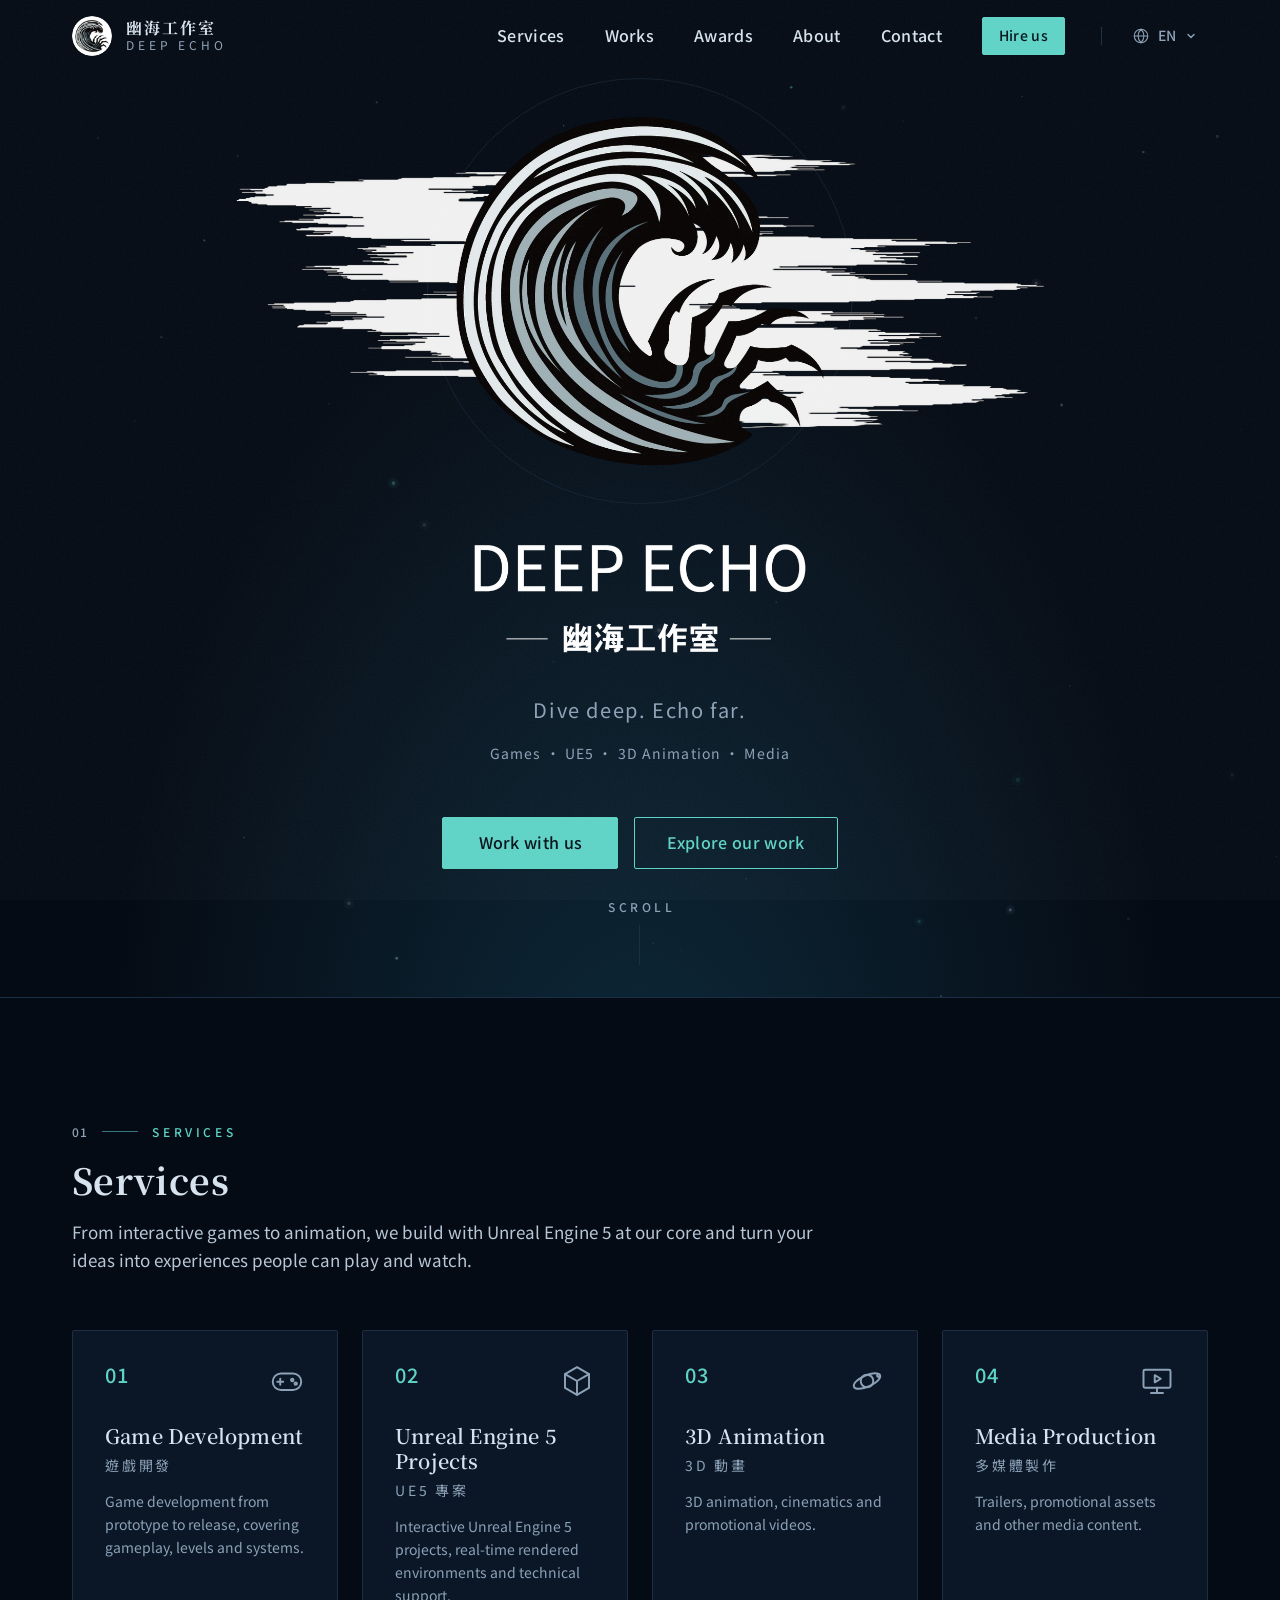
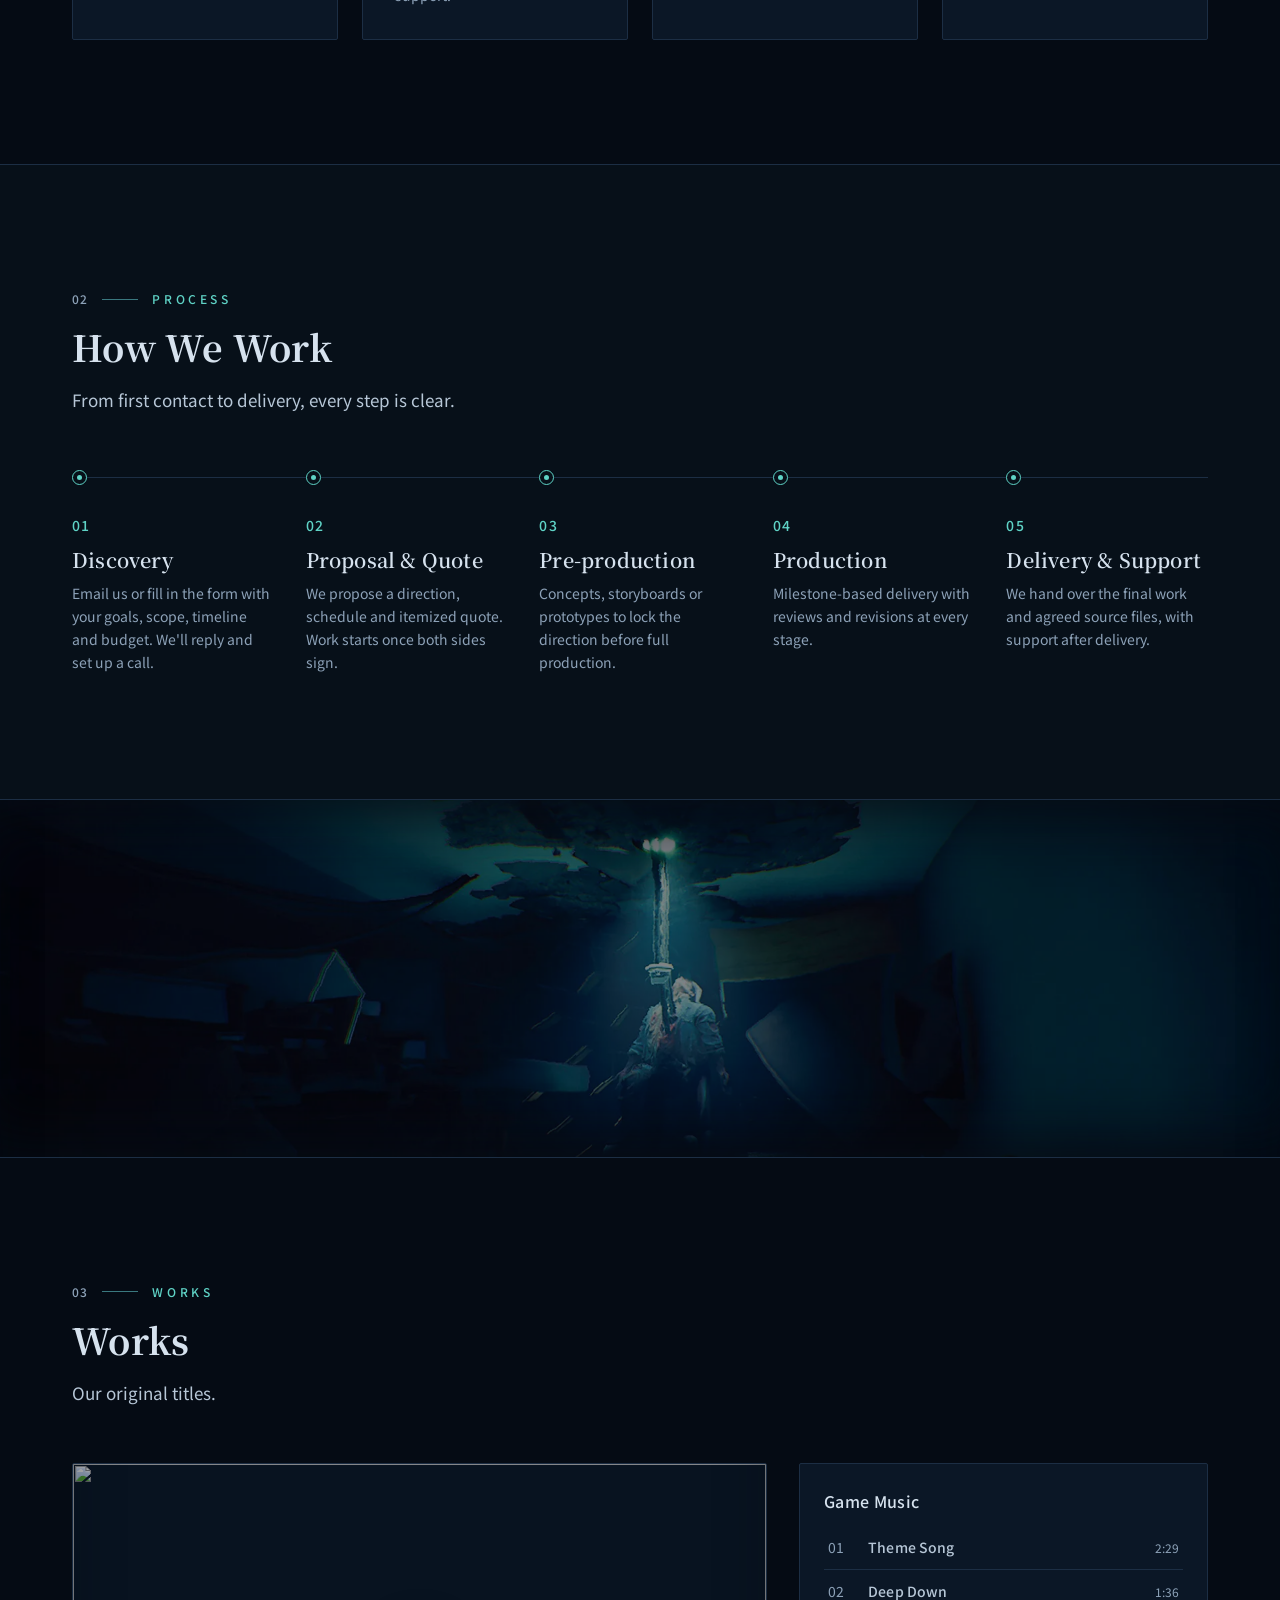
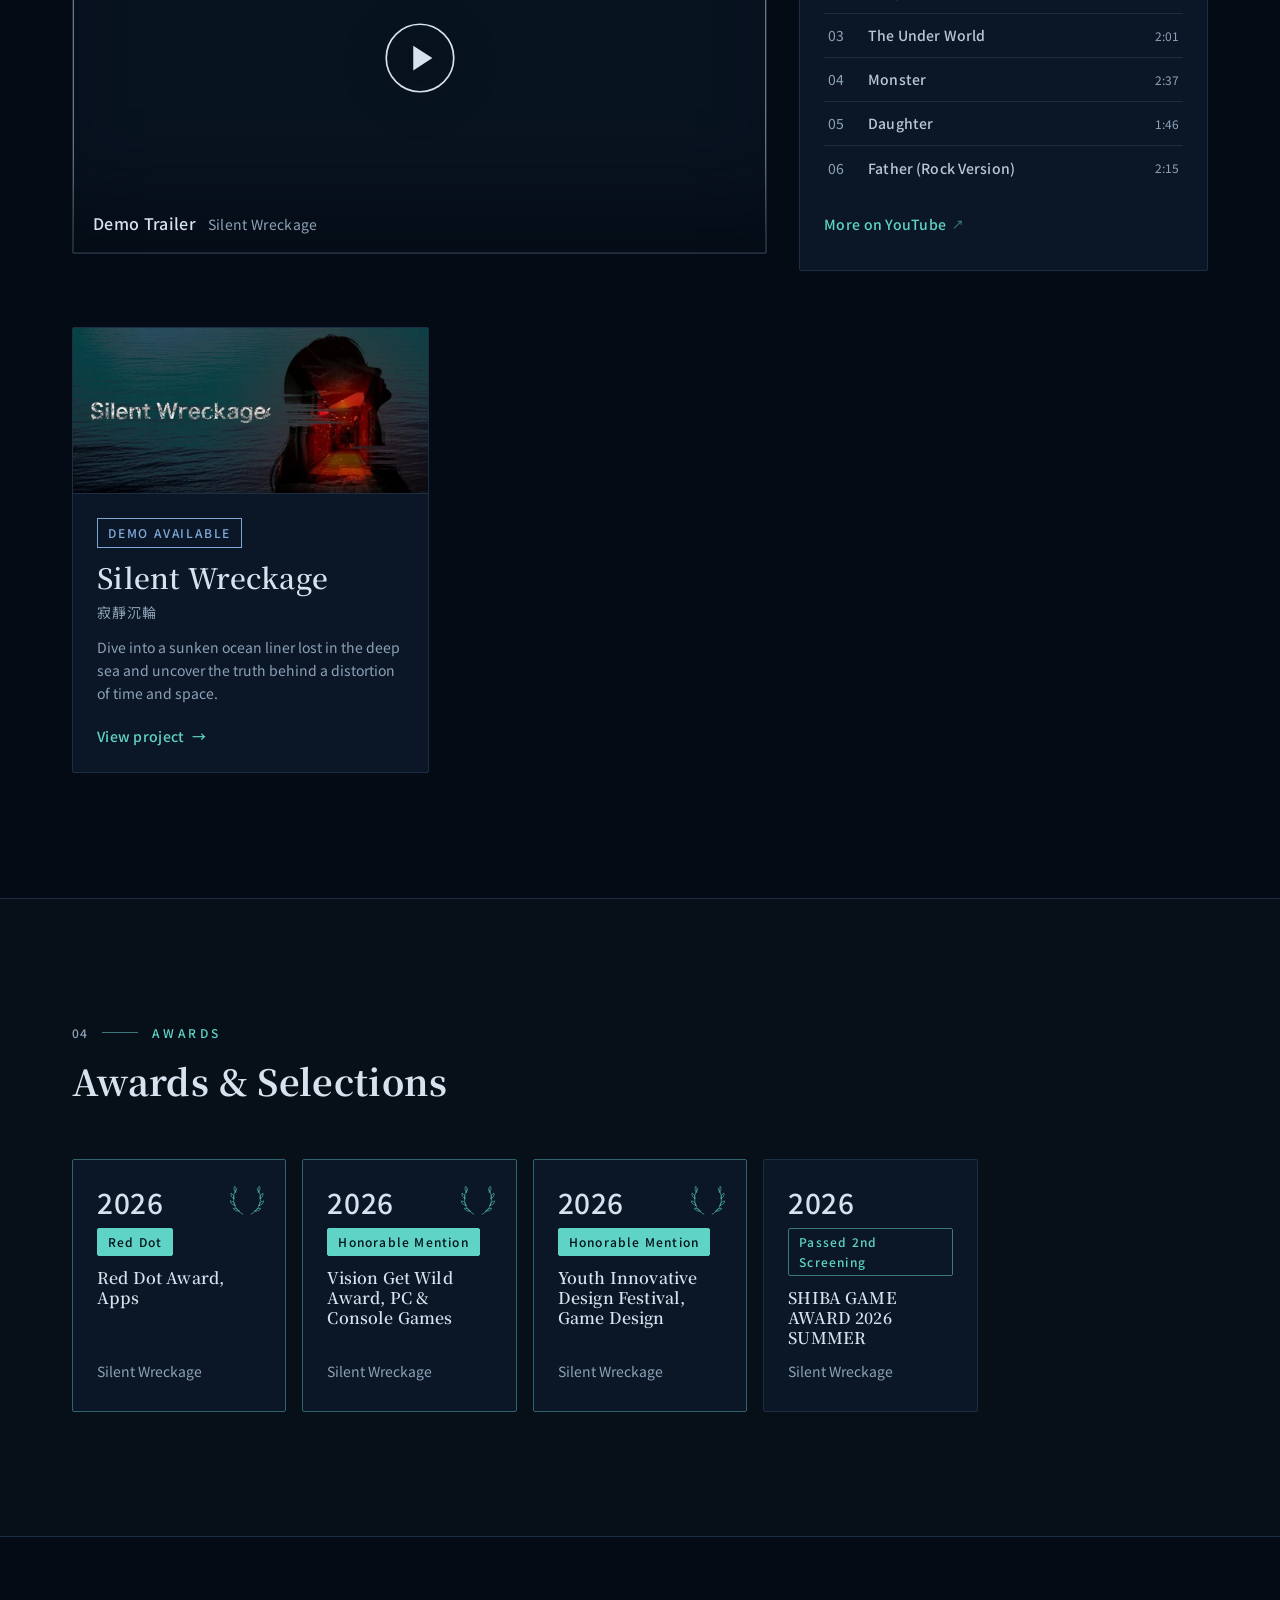
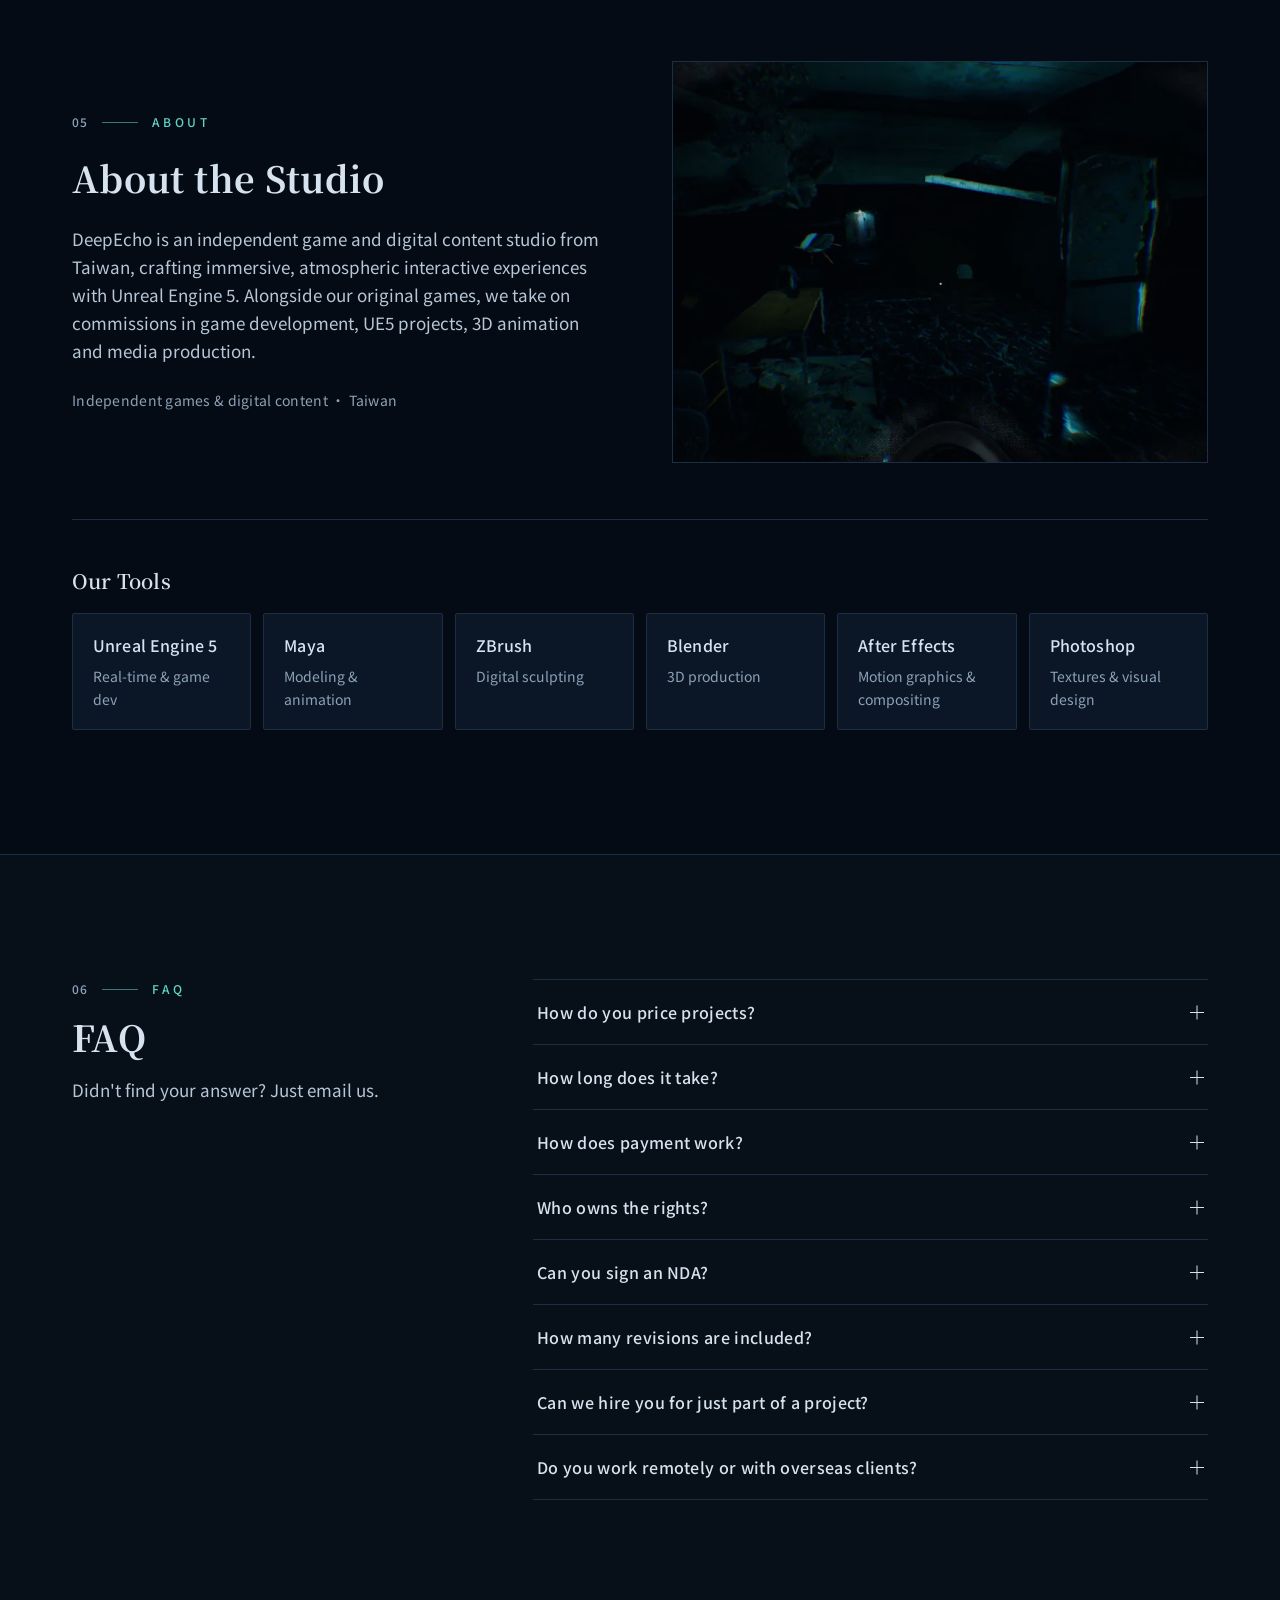
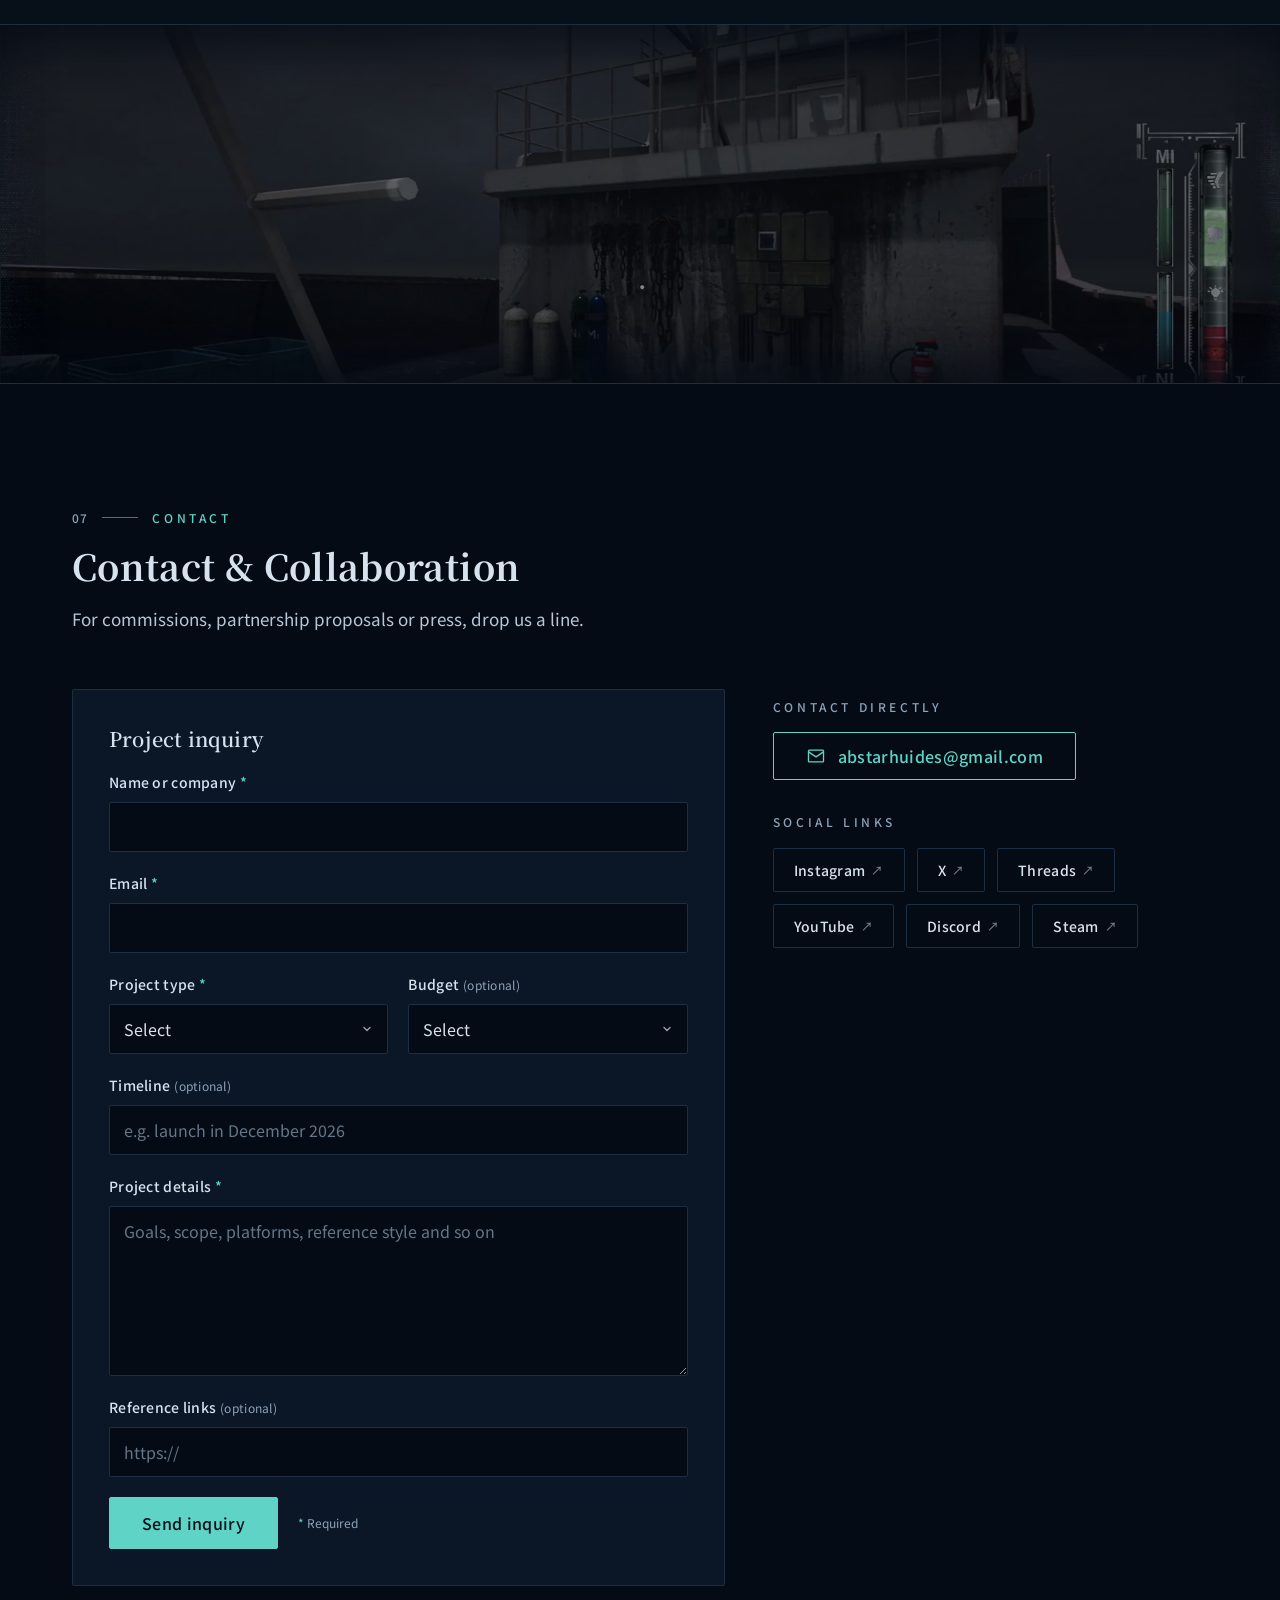
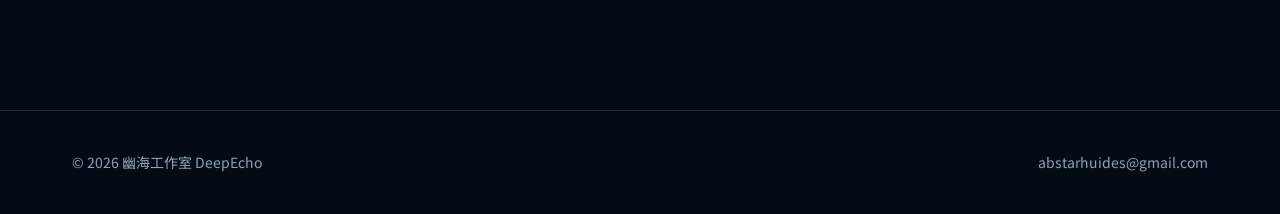
==== en/index.html @ f69aa3e0 "英文版獨立網頁、遊戲圖片改存本地、移除舊模板圖片 - tools/build_en.py 由中文頁與 i18n.js 產生 /en/ 頁面 - hreflang、sitemap 加入英文版 - 語言選" ====
<!doctype html>
<!-- GENERATED by tools/build_en.py en from ../index.html. Do not edit by hand:
     edit the Chinese page or js/i18n.js, then run  python tools/build_en.py en -->
<html lang="en">
<head>
  <meta charset="utf-8">
  <meta name="viewport" content="width=device-width, initial-scale=1">
  <title data-i18n="meta.home.title">DeepEcho | Dive deep. Echo far.</title>
  <meta name="description" data-i18n-attr="content:meta.home.desc" content="Dive deep. Echo far. DeepEcho is an independent game and digital content studio from Taiwan, taking on commissions in game development, Unreal Engine 5 projects, 3D animation and media production.">
  <meta property="og:type" content="website">
  <meta name="twitter:card" content="summary_large_image">
  <meta property="og:title" data-i18n-attr="content:meta.home.title" content="DeepEcho | Dive deep. Echo far.">
  <meta property="og:description" data-i18n-attr="content:meta.home.desc" content="Dive deep. Echo far. DeepEcho is an independent game and digital content studio from Taiwan, taking on commissions in game development, Unreal Engine 5 projects, 3D animation and media production.">
  <link rel="canonical" href="https://abdeepecho.github.io/en/">
  <meta property="og:url" content="https://abdeepecho.github.io/en/">
  <meta property="og:image" content="https://abdeepecho.github.io/assets/brand/og-image.jpg">
  <meta property="og:image:width" content="1200">
  <meta property="og:image:height" content="630">
  <meta name="theme-color" content="#050B14">
  <meta property="og:locale" content="en_US">
  <!-- 語言版本：英文頁由 tools/build_en.py 產生；js/lang-redirect.js 與語言選單都讀這些連結 -->
  <link rel="alternate" hreflang="zh-Hant" href="https://abdeepecho.github.io/">
  <link rel="alternate" hreflang="en" href="https://abdeepecho.github.io/en/">
  <link rel="alternate" hreflang="x-default" href="https://abdeepecho.github.io/">
  <script src="../js/lang-redirect.js?v=6"></script>
  <link rel="icon" type="image/x-icon" href="../assets/favicon.ico">
  <link rel="icon" type="image/png" sizes="512x512" href="../assets/brand/icon-512.png">
  <link rel="apple-touch-icon" href="../assets/brand/apple-touch-icon.png">
  <link rel="preconnect" href="https://fonts.googleapis.com">
  <link rel="preconnect" href="https://fonts.gstatic.com" crossorigin>
  <link href="https://fonts.googleapis.com/css2?family=Noto+Sans+TC:wght@400;500;700&amp;family=Noto+Serif+TC:wght@600;700&amp;display=swap" rel="stylesheet">
  <link href="../css/styles.css?v=6" rel="stylesheet">
  <script>document.documentElement.classList.add('js');</script>
</head>
<body class="page-home">
  <a class="skip-link" href="#main" data-i18n="skip">Skip to main content</a>

  <header class="site-header">
    <nav class="nav" data-i18n-attr="aria-label:nav.label" aria-label="Main menu">
      <a class="brand" href="#top" data-i18n-attr="aria-label:brand.top" aria-label="DeepEcho, back to top">
        <span class="brand-mark">
          <img src="../assets/brand/icon-512.png" width="40" height="40" alt="" decoding="async">
        </span>
        <span class="brand-text" aria-hidden="true">
          <span class="brand-zh" lang="zh-Hant">幽海工作室</span>
          <span class="brand-en" lang="en">DEEP ECHO</span>
        </span>
      </a>

      <button class="menu-toggle" type="button" aria-expanded="false" aria-controls="site-menu" data-i18n-attr="aria-label:menu.open" aria-label="Open menu">
        <span class="menu-icon" aria-hidden="true"><span></span><span></span><span></span></span>
      </button>

      <!-- 桌機只顯示主要 5 項（nav-extra 只出現在手機選單）；最後一項是「委託我們」按鈕 -->
      <ul class="nav-links" id="site-menu">
        <li><a href="#services"><span class="nav-num" aria-hidden="true">01</span><span data-i18n="nav.services">Services</span><span class="nav-en" aria-hidden="true">SERVICES</span></a></li>
        <li class="nav-extra"><a href="#process"><span class="nav-num" aria-hidden="true">02</span><span data-i18n="nav.process">Process</span><span class="nav-en" aria-hidden="true">PROCESS</span></a></li>
        <li><a href="#works"><span class="nav-num" aria-hidden="true">03</span><span data-i18n="nav.works">Works</span><span class="nav-en" aria-hidden="true">WORKS</span></a></li>
        <li><a href="#awards"><span class="nav-num" aria-hidden="true">04</span><span data-i18n="nav.awards">Awards</span><span class="nav-en" aria-hidden="true">AWARDS</span></a></li>
        <li><a href="#about"><span class="nav-num" aria-hidden="true">05</span><span data-i18n="nav.about">About</span><span class="nav-en" aria-hidden="true">ABOUT</span></a></li>
        <li class="nav-extra"><a href="#faq"><span class="nav-num" aria-hidden="true">06</span><span data-i18n="nav.faq">FAQ</span><span class="nav-en" aria-hidden="true">FAQ</span></a></li>
        <li><a href="#contact"><span class="nav-num" aria-hidden="true">07</span><span data-i18n="nav.contact">Contact</span><span class="nav-en" aria-hidden="true">CONTACT</span></a></li>
        <li class="nav-cta"><a class="btn btn--solid btn--sm" href="#contact" data-nav-cta data-i18n="nav.hire">Hire us</a></li>
      </ul>

      <!-- 語言選單：清單由 js/i18n.js 依字典自動產生，新增語言不需修改 HTML -->
      <div class="lang-menu" data-lang-menu>
        <button class="lang-toggle" type="button" aria-haspopup="menu" aria-expanded="false" aria-controls="lang-list" data-i18n-attr="aria-label:lang.change" aria-label="Change language">
          <svg class="globe" viewBox="0 0 24 24" fill="none" stroke="currentColor" stroke-width="1.4" stroke-linecap="round" aria-hidden="true"><circle cx="12" cy="12" r="9"/><path d="M3 12h18M12 3c2.6 2.5 3.9 5.5 3.9 9s-1.3 6.5-3.9 9c-2.6-2.5-3.9-5.5-3.9-9S9.4 5.5 12 3z"/></svg>
          <span class="lang-current" data-lang-current aria-hidden="true">EN</span>
          <svg class="chev" viewBox="0 0 12 12" fill="none" stroke="currentColor" stroke-width="1.4" stroke-linecap="round" stroke-linejoin="round" aria-hidden="true"><path d="M3 4.5l3 3 3-3"/></svg>
        </button>
        <ul class="lang-list" id="lang-list" role="menu" hidden data-i18n-attr="aria-label:lang.group" aria-label="Language"></ul>
      </div>
    </nav>
  </header>

  <div class="depth" aria-hidden="true">
    <span class="depth-label">DEPTH</span>
    <span class="depth-track"><span class="depth-fill"></span><span class="depth-marker"></span></span>
  </div>

  <main id="main">
    <!-- Hero -->
    <section class="hero" id="top" aria-labelledby="hero-title">
      <canvas class="snow" data-max="70" aria-hidden="true"></canvas>

      <div class="hero-content">
        <h1 class="visually-hidden" id="hero-title" data-i18n="hero.h1">DeepEcho (幽海工作室)</h1>
        <!-- 官方標誌組合：故障筆刷在下、標誌組合圖在上；聲納環以標誌中心為圓心 -->
        <div class="lockup">
          <div class="sonar" aria-hidden="true"><span></span><span></span><span></span></div>
          <div class="lockup-glitch" aria-hidden="true">
            <img class="glitch glitch--base" src="../assets/brand/glitch.webp" width="1600" height="542" alt="" decoding="async">
            <img class="glitch glitch--ghost" src="../assets/brand/glitch.webp" width="1600" height="542" alt="" decoding="async">
          </div>
          <img class="lockup-img" src="../assets/brand/logo-lockup.webp" width="800" height="1129" fetchpriority="high" decoding="async" alt="DeepEcho logo" data-i18n-attr="alt:alt.logo">
        </div>
        <p class="hero-tagline" data-i18n="slogan">Dive deep. Echo far.</p>
        <p class="hero-sub" data-i18n="hero.sub">Games · UE5 · 3D Animation · Media</p>
        <div class="hero-actions">
          <a class="btn btn--solid" href="#contact" data-i18n="hero.cta.contact">Work with us</a>
          <a class="btn btn--ghost" href="#works" data-i18n="hero.cta.works">Explore our work</a>
        </div>
      </div>

      <div class="scroll-cue" aria-hidden="true">
        <span>SCROLL</span>
        <span class="scroll-line"></span>
      </div>
    </section>

    <!-- 01 Services -->
    <section id="services" aria-labelledby="services-title">
      <div class="container stack stack--lg">
        <div class="stack stack--sm reveal">
          <p class="eyebrow" lang="en"><span class="eyebrow-num">01</span><span class="eyebrow-rule" aria-hidden="true"></span>SERVICES</p>
          <h2 class="h2" id="services-title" data-i18n="svc.title">Services</h2>
          <p class="lead services-intro" data-i18n="svc.intro">From interactive games to animation, we build with Unreal Engine 5 at our core and turn your ideas into experiences people can play and watch.</p>
        </div>
        <ul class="services plain-list" role="list">
          <li class="reveal">
            <article class="feature service">
              <div class="service-top">
                <span class="feature-num">01</span>
                <svg class="service-icon" viewBox="0 0 24 24" fill="none" stroke="currentColor" stroke-width="1.3" stroke-linecap="round" stroke-linejoin="round" aria-hidden="true"><rect x="2.5" y="7" width="19" height="11" rx="5.5"/><path d="M7.5 10.5v4M5.5 12.5h4"/><circle cx="15.5" cy="11.3" r=".8"/><circle cx="17.8" cy="13.7" r=".8"/></svg>
              </div>
              <h3 data-i18n="svc.1.title">Game Development</h3>
              <p class="service-alt" data-i18n="svc.1.alt">遊戲開發</p>
              <p data-i18n="svc.1.desc">Game development from prototype to release, covering gameplay, levels and systems.</p>
            </article>
          </li>
          <li class="reveal" style="--d: 100ms">
            <article class="feature service">
              <div class="service-top">
                <span class="feature-num">02</span>
                <svg class="service-icon" viewBox="0 0 24 24" fill="none" stroke="currentColor" stroke-width="1.3" stroke-linecap="round" stroke-linejoin="round" aria-hidden="true"><path d="M12 2.8 20 7.4v9.2l-8 4.6-8-4.6V7.4z"/><path d="M4 7.4l8 4.6 8-4.6M12 12v9.2"/></svg>
              </div>
              <h3 data-i18n="svc.2.title">Unreal Engine 5 Projects</h3>
              <p class="service-alt" data-i18n="svc.2.alt">UE5 專案</p>
              <p data-i18n="svc.2.desc">Interactive Unreal Engine 5 projects, real-time rendered environments and technical support.</p>
            </article>
          </li>
          <li class="reveal" style="--d: 200ms">
            <article class="feature service">
              <div class="service-top">
                <span class="feature-num">03</span>
                <svg class="service-icon" viewBox="0 0 24 24" fill="none" stroke="currentColor" stroke-width="1.3" stroke-linecap="round" stroke-linejoin="round" aria-hidden="true"><circle cx="12" cy="12" r="4.2"/><ellipse cx="12" cy="12" rx="9.5" ry="3.8" transform="rotate(-24 12 12)"/><circle cx="19.6" cy="8.4" r=".9"/></svg>
              </div>
              <h3 data-i18n="svc.3.title">3D Animation</h3>
              <p class="service-alt" data-i18n="svc.3.alt">3D 動畫</p>
              <p data-i18n="svc.3.desc">3D animation, cinematics and promotional videos.</p>
            </article>
          </li>
          <li class="reveal" style="--d: 300ms">
            <article class="feature service">
              <div class="service-top">
                <span class="feature-num">04</span>
                <svg class="service-icon" viewBox="0 0 24 24" fill="none" stroke="currentColor" stroke-width="1.3" stroke-linecap="round" stroke-linejoin="round" aria-hidden="true"><rect x="3" y="4.5" width="18" height="12" rx="1"/><path d="M10.5 8.1l4 2.4-4 2.4z"/><path d="M8 20h8M12 16.5V20"/></svg>
              </div>
              <h3 data-i18n="svc.4.title">Media Production</h3>
              <p class="service-alt" data-i18n="svc.4.alt">多媒體製作</p>
              <p data-i18n="svc.4.desc">Trailers, promotional assets and other media content.</p>
            </article>
          </li>
        </ul>
      </div>
    </section>

    <!-- 02 Process -->
    <section class="section section--alt" id="process" aria-labelledby="process-title">
      <div class="container stack stack--lg">
        <div class="stack stack--sm reveal">
          <p class="eyebrow" lang="en"><span class="eyebrow-num">02</span><span class="eyebrow-rule" aria-hidden="true"></span>PROCESS</p>
          <h2 class="h2" id="process-title" data-i18n="proc.title">How We Work</h2>
          <p class="lead" data-i18n="proc.intro">From first contact to delivery, every step is clear.</p>
        </div>
        <ol class="process plain-list">
          <li class="step reveal">
            <span class="step-node" aria-hidden="true"></span>
            <span class="step-num" aria-hidden="true">01</span>
            <h3 class="step-title" data-i18n="proc.1.title">Discovery</h3>
            <p class="step-desc" data-i18n="proc.1.desc">Email us or fill in the form with your goals, scope, timeline and budget. We'll reply and set up a call.</p>
          </li>
          <li class="step reveal" style="--d: 80ms">
            <span class="step-node" aria-hidden="true"></span>
            <span class="step-num" aria-hidden="true">02</span>
            <h3 class="step-title" data-i18n="proc.2.title">Proposal &amp; Quote</h3>
            <p class="step-desc" data-i18n="proc.2.desc">We propose a direction, schedule and itemized quote. Work starts once both sides sign.</p>
          </li>
          <li class="step reveal" style="--d: 160ms">
            <span class="step-node" aria-hidden="true"></span>
            <span class="step-num" aria-hidden="true">03</span>
            <h3 class="step-title" data-i18n="proc.3.title">Pre-production</h3>
            <p class="step-desc" data-i18n="proc.3.desc">Concepts, storyboards or prototypes to lock the direction before full production.</p>
          </li>
          <li class="step reveal" style="--d: 240ms">
            <span class="step-node" aria-hidden="true"></span>
            <span class="step-num" aria-hidden="true">04</span>
            <h3 class="step-title" data-i18n="proc.4.title">Production</h3>
            <p class="step-desc" data-i18n="proc.4.desc">Milestone-based delivery with reviews and revisions at every stage.</p>
          </li>
          <li class="step reveal" style="--d: 320ms">
            <span class="step-node" aria-hidden="true"></span>
            <span class="step-num" aria-hidden="true">05</span>
            <h3 class="step-title" data-i18n="proc.5.title">Delivery &amp; Support</h3>
            <p class="step-desc" data-i18n="proc.5.desc">We hand over the final work and agreed source files, with support after delivery.</p>
          </li>
        </ol>
      </div>
    </section>

    <!-- Full-bleed screenshot band (decorative) -->
    <div class="band" aria-hidden="true">
      <img class="band-img" src="../assets/games/silent-wreckage/ss-1-1920.webp" srcset="../assets/games/silent-wreckage/ss-1-960.webp 960w, ../assets/games/silent-wreckage/ss-1-1920.webp 1920w" sizes="100vw" width="1920" height="1080" loading="lazy" decoding="async" alt="">
    </div>

    <!-- 03 Works -->
    <section class="section" id="works" aria-labelledby="works-title">
      <div class="container stack stack--lg">
        <div class="stack stack--sm reveal">
          <p class="eyebrow" lang="en"><span class="eyebrow-num">03</span><span class="eyebrow-rule" aria-hidden="true"></span>WORKS</p>
          <h2 class="h2" id="works-title" data-i18n="works.title">Works</h2>
          <p class="lead" data-i18n="works.intro">Our original titles.</p>
        </div>

        <div class="showcase reveal">
          <!-- 影片：點擊後才載入 YouTube（lite embed）。換影片只要改 data-yt 與封面網址 -->
          <div class="yt" data-yt="dH-0V-MFZM0" data-title="Silent Wreckage Demo Trailer" data-i18n-attr="data-title:video.title">
            <img class="yt-poster" src="https://i.ytimg.com/vi/dH-0V-MFZM0/maxresdefault.jpg" data-fallback="https://i.ytimg.com/vi/dH-0V-MFZM0/hqdefault.jpg" width="1280" height="720" loading="lazy" decoding="async" alt="">
            <button class="yt-play" type="button" data-i18n-attr="aria-label:video.play" aria-label="Play the Silent Wreckage demo trailer">
              <svg viewBox="0 0 64 64" fill="none" stroke="currentColor" stroke-width="1.5" aria-hidden="true"><circle cx="32" cy="32" r="30"/><path d="M26 21l17 11-17 11z" fill="currentColor" stroke="none"/></svg>
            </button>
            <p class="yt-caption"><span data-i18n="video.caption">Demo Trailer</span><span class="yt-caption-sub" data-i18n="game.title">Silent Wreckage</span></p>
          </div>

          <div class="ost">
            <p class="ost-label"><span data-i18n="ost.title">Game Music</span><span class="ost-label-en" lang="en">MUSIC</span></p>
            <ol class="ost-list plain-list">
              <li><a href="https://www.youtube.com/watch?v=wKH95oht7cE" target="_blank" rel="noopener"><span class="ost-num" aria-hidden="true">01</span><span class="ost-name" lang="en">Theme Song</span><span class="ost-time">2:29</span><span class="visually-hidden" data-i18n="common.newTab">(opens in a new tab)</span></a></li>
              <li><a href="https://www.youtube.com/watch?v=27G9bfqH4Vw" target="_blank" rel="noopener"><span class="ost-num" aria-hidden="true">02</span><span class="ost-name" lang="en">Deep Down</span><span class="ost-time">1:36</span><span class="visually-hidden" data-i18n="common.newTab">(opens in a new tab)</span></a></li>
              <li><a href="https://www.youtube.com/watch?v=Zk-l9Yo-oBU" target="_blank" rel="noopener"><span class="ost-num" aria-hidden="true">03</span><span class="ost-name" lang="en">The Under World</span><span class="ost-time">2:01</span><span class="visually-hidden" data-i18n="common.newTab">(opens in a new tab)</span></a></li>
              <li><a href="https://www.youtube.com/watch?v=NbA_UfoVG1Q" target="_blank" rel="noopener"><span class="ost-num" aria-hidden="true">04</span><span class="ost-name" lang="en">Monster</span><span class="ost-time">2:37</span><span class="visually-hidden" data-i18n="common.newTab">(opens in a new tab)</span></a></li>
              <li><a href="https://www.youtube.com/watch?v=4nAeG2_k__o" target="_blank" rel="noopener"><span class="ost-num" aria-hidden="true">05</span><span class="ost-name" lang="en">Daughter</span><span class="ost-time">1:46</span><span class="visually-hidden" data-i18n="common.newTab">(opens in a new tab)</span></a></li>
              <li><a href="https://www.youtube.com/watch?v=vDEPAwO9sTY" target="_blank" rel="noopener"><span class="ost-num" aria-hidden="true">06</span><span class="ost-name" lang="en">Father (Rock Version)</span><span class="ost-time">2:15</span><span class="visually-hidden" data-i18n="common.newTab">(opens in a new tab)</span></a></li>
            </ol>
            <a class="ost-more" href="https://www.youtube.com/@AbDeepEcho" target="_blank" rel="noopener"><span data-i18n="ost.more">More on YouTube</span><span class="ext" aria-hidden="true">↗</span><span class="visually-hidden" data-i18n="common.newTab">(opens in a new tab)</span></a>
          </div>
        </div>

        <!-- 新增作品：複製下方整個 <li class="work-card"> 區塊貼在後面，改連結、封面圖與文字即可。
             中文直接寫在 HTML；英文版請在 js/i18n.js 兩個字典各加對應的 key（或拿掉 data-i18n 只顯示中文）。
             格線會自動排成桌機 3 欄、手機 1 欄。 -->
        <ul class="works plain-list" role="list">
          <li class="work-card reveal" style="--d: 100ms">
            <a class="card" href="silent-wreckage.html">
              <div class="ph card-cover">
                <img src="../assets/games/silent-wreckage/header.webp" width="460" height="215" loading="lazy" decoding="async" alt="Silent Wreckage cover art" data-i18n-attr="alt:alt.cover">
              </div>
              <div class="card-body">
                <span class="badge" data-i18n="game.badge">DEMO AVAILABLE</span>
                <h3 class="card-title" data-i18n="game.title">Silent Wreckage</h3>
                <p class="card-sub" data-i18n="game.alt">寂靜沉輪</p>
                <p class="card-desc" data-i18n="game.tagline">Dive into a sunken ocean liner lost in the deep sea and uncover the truth behind a distortion of time and space.</p>
                <span class="card-more"><span data-i18n="works.more">View project</span> <span class="arrow" aria-hidden="true">→</span></span>
              </div>
            </a>
          </li>
        </ul>
      </div>
    </section>

    <!-- 04 Awards -->
    <section class="section section--alt" id="awards" aria-labelledby="awards-title">
      <div class="container stack stack--lg">
        <div class="stack stack--sm reveal">
          <p class="eyebrow" lang="en"><span class="eyebrow-num">04</span><span class="eyebrow-rule" aria-hidden="true"></span>AWARDS</p>
          <h2 class="h2" id="awards-title" data-i18n="awards.title">Awards &amp; Selections</h2>
        </div>
        <!-- 獎項：得獎用 award--win，入圍／審查入選用 award--finalist。只放已查證的獎項 -->
        <ul class="awards plain-list" role="list">
          <li class="award award--win reveal" style="--d: 160ms">
            <svg class="award-laurel" viewBox="0 0 48 48" fill="none" stroke="currentColor" stroke-width="1.1" stroke-linecap="round" stroke-linejoin="round" aria-hidden="true"><path d="M19 41C11 37 7 29 8 20c.4-3.5 1.6-6.6 3.4-9.2"/><path d="M29 41c8-4 12-12 11-21-.4-3.5-1.6-6.6-3.4-9.2"/><path d="M9.6 30.5c-3.2-.4-5.3-2.5-5.6-5.4 3 .2 5.2 2 5.6 5.4zM8.3 22.4c-2.7-1.3-4-3.9-3.4-6.6 2.6 1.2 3.9 3.5 3.4 6.6zM10.2 14.6c-2-2-2.4-4.8-1-7.1 2 1.9 2.4 4.4 1 7.1zM14.6 37.2c-3.1.6-5.8-.6-7.1-3.2 2.9-.5 5.5.6 7.1 3.2z"/><path d="M38.4 30.5c3.2-.4 5.3-2.5 5.6-5.4-3 .2-5.2 2-5.6 5.4zM39.7 22.4c2.7-1.3 4-3.9 3.4-6.6-2.6 1.2-3.9 3.5-3.4 6.6zM37.8 14.6c2-2 2.4-4.8 1-7.1-2 1.9-2.4 4.4-1 7.1zM33.4 37.2c3.1.6 5.8-.6 7.1-3.2-2.9-.5-5.5.6-7.1 3.2z"/></svg>
            <span class="award-year">2026</span>
            <span class="award-tag" data-i18n="award.3.result">Red Dot</span>
            <h3 class="award-name" data-i18n="award.3.name">Red Dot Award, Apps</h3>
            <p class="award-work" data-i18n="award.work.sw">Silent Wreckage</p>
          </li>
          <li class="award award--win reveal">
            <svg class="award-laurel" viewBox="0 0 48 48" fill="none" stroke="currentColor" stroke-width="1.1" stroke-linecap="round" stroke-linejoin="round" aria-hidden="true"><path d="M19 41C11 37 7 29 8 20c.4-3.5 1.6-6.6 3.4-9.2"/><path d="M29 41c8-4 12-12 11-21-.4-3.5-1.6-6.6-3.4-9.2"/><path d="M9.6 30.5c-3.2-.4-5.3-2.5-5.6-5.4 3 .2 5.2 2 5.6 5.4zM8.3 22.4c-2.7-1.3-4-3.9-3.4-6.6 2.6 1.2 3.9 3.5 3.4 6.6zM10.2 14.6c-2-2-2.4-4.8-1-7.1 2 1.9 2.4 4.4 1 7.1zM14.6 37.2c-3.1.6-5.8-.6-7.1-3.2 2.9-.5 5.5.6 7.1 3.2z"/><path d="M38.4 30.5c3.2-.4 5.3-2.5 5.6-5.4-3 .2-5.2 2-5.6 5.4zM39.7 22.4c2.7-1.3 4-3.9 3.4-6.6-2.6 1.2-3.9 3.5-3.4 6.6zM37.8 14.6c2-2 2.4-4.8 1-7.1-2 1.9-2.4 4.4-1 7.1zM33.4 37.2c3.1.6 5.8-.6 7.1-3.2-2.9-.5-5.5.6-7.1 3.2z"/></svg>
            <span class="award-year">2026</span>
            <span class="award-tag" data-i18n="award.result.merit">Honorable Mention</span>
            <h3 class="award-name" data-i18n="award.1.name">Vision Get Wild Award, PC &amp; Console Games</h3>
            <p class="award-work" data-i18n="award.work.sw">Silent Wreckage</p>
          </li>
          <li class="award award--win reveal" style="--d: 80ms">
            <svg class="award-laurel" viewBox="0 0 48 48" fill="none" stroke="currentColor" stroke-width="1.1" stroke-linecap="round" stroke-linejoin="round" aria-hidden="true"><path d="M19 41C11 37 7 29 8 20c.4-3.5 1.6-6.6 3.4-9.2"/><path d="M29 41c8-4 12-12 11-21-.4-3.5-1.6-6.6-3.4-9.2"/><path d="M9.6 30.5c-3.2-.4-5.3-2.5-5.6-5.4 3 .2 5.2 2 5.6 5.4zM8.3 22.4c-2.7-1.3-4-3.9-3.4-6.6 2.6 1.2 3.9 3.5 3.4 6.6zM10.2 14.6c-2-2-2.4-4.8-1-7.1 2 1.9 2.4 4.4 1 7.1zM14.6 37.2c-3.1.6-5.8-.6-7.1-3.2 2.9-.5 5.5.6 7.1 3.2z"/><path d="M38.4 30.5c3.2-.4 5.3-2.5 5.6-5.4-3 .2-5.2 2-5.6 5.4zM39.7 22.4c2.7-1.3 4-3.9 3.4-6.6-2.6 1.2-3.9 3.5-3.4 6.6zM37.8 14.6c2-2 2.4-4.8 1-7.1-2 1.9-2.4 4.4-1 7.1zM33.4 37.2c3.1.6 5.8-.6 7.1-3.2-2.9-.5-5.5.6-7.1 3.2z"/></svg>
            <span class="award-year">2026</span>
            <span class="award-tag" data-i18n="award.result.merit">Honorable Mention</span>
            <h3 class="award-name" data-i18n="award.2.name">Youth Innovative Design Festival, Game Design</h3>
            <p class="award-work" data-i18n="award.work.sw">Silent Wreckage</p>
          </li>
          <li class="award award--finalist reveal" style="--d: 240ms">
            <span class="award-year">2026</span>
            <span class="award-tag" data-i18n="award.result.second">Passed 2nd Screening</span>
            <h3 class="award-name" lang="en">SHIBA GAME AWARD 2026 SUMMER</h3>
            <p class="award-work" data-i18n="award.work.sw">Silent Wreckage</p>
          </li>
        </ul>
      </div>
    </section>

    <!-- 05 About -->
    <section class="section" id="about" aria-labelledby="about-title">
      <div class="container stack stack--lg">
        <div class="split">
          <div class="stack reveal">
            <p class="eyebrow" lang="en"><span class="eyebrow-num">05</span><span class="eyebrow-rule" aria-hidden="true"></span>ABOUT</p>
            <h2 class="h2" id="about-title" data-i18n="about.title">About the Studio</h2>
            <p class="lead" data-i18n="about.body">DeepEcho is an independent game and digital content studio from Taiwan, crafting immersive, atmospheric interactive experiences with Unreal Engine 5. Alongside our original games, we take on commissions in game development, UE5 projects, 3D animation and media production.</p>
            <p class="meta" data-i18n="about.meta">Independent games &amp; digital content  ·  Taiwan</p>
          </div>
          <div class="ph about-art reveal" style="--d: 150ms">
            <img src="../assets/games/silent-wreckage/ss-5-1920.webp" srcset="../assets/games/silent-wreckage/ss-5-960.webp 960w, ../assets/games/silent-wreckage/ss-5-1920.webp 1920w" sizes="(max-width: 900px) 100vw, 560px" width="1920" height="1080" loading="lazy" decoding="async" alt="In-game scene from Silent Wreckage" data-i18n-attr="alt:alt.about">
          </div>
        </div>

        <div class="tools-block reveal">
          <h3 class="tools-title"><span data-i18n="tools.title">Our Tools</span><span class="tools-title-en" lang="en">TOOLS</span></h3>
          <ul class="tools plain-list" role="list">
            <li class="tool"><span class="tool-name" lang="en">Unreal Engine 5</span><span class="tool-role" data-i18n="tools.ue">Real-time &amp; game dev</span></li>
            <li class="tool"><span class="tool-name" lang="en">Maya</span><span class="tool-role" data-i18n="tools.maya">Modeling &amp; animation</span></li>
            <li class="tool"><span class="tool-name" lang="en">ZBrush</span><span class="tool-role" data-i18n="tools.zbrush">Digital sculpting</span></li>
            <li class="tool"><span class="tool-name" lang="en">Blender</span><span class="tool-role" data-i18n="tools.blender">3D production</span></li>
            <li class="tool"><span class="tool-name" lang="en">After Effects</span><span class="tool-role" data-i18n="tools.ae">Motion graphics &amp; compositing</span></li>
            <li class="tool"><span class="tool-name" lang="en">Photoshop</span><span class="tool-role" data-i18n="tools.ps">Textures &amp; visual design</span></li>
          </ul>
        </div>
      </div>
    </section>

    <!-- 06 FAQ -->
    <section class="section section--alt" id="faq" aria-labelledby="faq-title">
      <div class="container">
        <div class="faq-layout">
          <div class="stack stack--sm reveal">
            <p class="eyebrow" lang="en"><span class="eyebrow-num">06</span><span class="eyebrow-rule" aria-hidden="true"></span>FAQ</p>
            <h2 class="h2" id="faq-title" data-i18n="faq.title">FAQ</h2>
            <p class="lead" data-i18n="faq.intro">Didn't find your answer? Just email us.</p>
          </div>
          <div class="faq reveal" data-accordion>
            <details class="faq-item"><summary><span data-i18n="faq.1.q">How do you price projects?</span><span class="faq-icon" aria-hidden="true"></span></summary><p data-i18n="faq.1.a">Based on scope, quality bar and timeline. Send us your brief and we'll reply with an itemized quote.</p></details>
            <details class="faq-item"><summary><span data-i18n="faq.2.q">How long does it take?</span><span class="faq-icon" aria-hidden="true"></span></summary><p data-i18n="faq.2.a">It depends on scale. Short animations or assets usually take weeks; games and interactive projects usually take months. Every proposal includes a schedule.</p></details>
            <details class="faq-item"><summary><span data-i18n="faq.3.q">How does payment work?</span><span class="faq-icon" aria-hidden="true"></span></summary><p data-i18n="faq.3.a">Usually in installments, such as a deposit on signing, milestone payments and a final payment on acceptance. Ratios depend on the project.</p></details>
            <details class="faq-item"><summary><span data-i18n="faq.4.q">Who owns the rights?</span><span class="faq-icon" aria-hidden="true"></span></summary><p data-i18n="faq.4.a">As agreed in the contract. Typically, once paid in full, rights to the final work are transferred or licensed to the client. Unless confidential, we keep the right to show it in our portfolio.</p></details>
            <details class="faq-item"><summary><span data-i18n="faq.5.q">Can you sign an NDA?</span><span class="faq-icon" aria-hidden="true"></span></summary><p data-i18n="faq.5.a">Yes, we can sign one before discussing details.</p></details>
            <details class="faq-item"><summary><span data-i18n="faq.6.q">How many revisions are included?</span><span class="faq-icon" aria-hidden="true"></span></summary><p data-i18n="faq.6.a">The number per stage is set in the contract; changes beyond that are quoted separately.</p></details>
            <details class="faq-item"><summary><span data-i18n="faq.7.q">Can we hire you for just part of a project?</span><span class="faq-icon" aria-hidden="true"></span></summary><p data-i18n="faq.7.a">Yes, for example only 3D models, animation or UE5 technical support.</p></details>
            <details class="faq-item"><summary><span data-i18n="faq.8.q">Do you work remotely or with overseas clients?</span><span class="faq-icon" aria-hidden="true"></span></summary><p data-i18n="faq.8.a">Yes, we collaborate remotely in Chinese or English.</p></details>
          </div>
        </div>
      </div>
    </section>

    <!-- Full-bleed screenshot band (decorative) -->
    <div class="band" aria-hidden="true">
      <img class="band-img" src="../assets/games/silent-wreckage/ss-3-1920.webp" srcset="../assets/games/silent-wreckage/ss-3-960.webp 960w, ../assets/games/silent-wreckage/ss-3-1920.webp 1920w" sizes="100vw" width="1920" height="1080" loading="lazy" decoding="async" alt="">
    </div>

    <!-- 07 Contact -->
    <section class="section" id="contact" aria-labelledby="contact-title">
      <div class="container stack stack--lg">
        <div class="stack stack--sm reveal">
          <p class="eyebrow" lang="en"><span class="eyebrow-num">07</span><span class="eyebrow-rule" aria-hidden="true"></span>CONTACT</p>
          <h2 class="h2" id="contact-title" data-i18n="contact.title">Contact &amp; Collaboration</h2>
          <p class="lead" data-i18n="contact.lead">For commissions, partnership proposals or press, drop us a line.</p>
        </div>

        <div class="contact-grid">
          <!-- 委託表單：送出方式由 js/scripts.js 最上方的 FORM_ENDPOINT 決定（空字串 = 開啟郵件程式） -->
          <form class="inquiry reveal" id="inquiry" novalidate data-i18n-attr="aria-label:form.title" aria-label="Project inquiry">
            <h3 class="inquiry-title" data-i18n="form.title">Project inquiry</h3>

            <div class="field">
              <label for="f-name"><span data-i18n="form.name">Name or company</span><span class="req" aria-hidden="true">*</span></label>
              <input id="f-name" name="name" type="text" autocomplete="organization" required aria-describedby="f-name-err">
              <p class="field-error" id="f-name-err" hidden></p>
            </div>

            <div class="field">
              <label for="f-email"><span>Email</span><span class="req" aria-hidden="true">*</span></label>
              <input id="f-email" name="email" type="email" autocomplete="email" inputmode="email" required aria-describedby="f-email-err">
              <p class="field-error" id="f-email-err" hidden></p>
            </div>

            <div class="field-row">
              <div class="field">
                <label for="f-type"><span data-i18n="form.type">Project type</span><span class="req" aria-hidden="true">*</span></label>
                <select id="f-type" name="type" required aria-describedby="f-type-err">
                  <option value="" data-i18n="form.select">Select</option>
                  <option value="game" data-i18n="form.type.game">Game development</option>
                  <option value="ue5" data-i18n="form.type.ue5">UE5 project</option>
                  <option value="animation" data-i18n="form.type.anim">3D animation</option>
                  <option value="media" data-i18n="form.type.media">Media production</option>
                  <option value="other" data-i18n="form.type.other">Other</option>
                </select>
                <p class="field-error" id="f-type-err" hidden></p>
              </div>

              <div class="field">
                <label for="f-budget"><span data-i18n="form.budget">Budget</span><span class="opt" data-i18n="form.optional">(optional)</span></label>
                <select id="f-budget" name="budget">
                  <option value="" data-i18n="form.select">Select</option>
                  <option value="unsure" data-i18n="form.budget.unsure">Not sure yet</option>
                  <option value="lt100k" data-i18n="form.budget.1">Under NT$100k</option>
                  <option value="100k-300k" data-i18n="form.budget.2">NT$100k-300k</option>
                  <option value="300k-1m" data-i18n="form.budget.3">NT$300k-1M</option>
                  <option value="gt1m" data-i18n="form.budget.4">Over NT$1M</option>
                </select>
              </div>
            </div>

            <div class="field">
              <label for="f-timeline"><span data-i18n="form.timeline">Timeline</span><span class="opt" data-i18n="form.optional">(optional)</span></label>
              <input id="f-timeline" name="timeline" type="text" data-i18n-attr="placeholder:form.timeline.ph" placeholder="e.g. launch in December 2026">
            </div>

            <div class="field">
              <label for="f-details"><span data-i18n="form.details">Project details</span><span class="req" aria-hidden="true">*</span></label>
              <textarea id="f-details" name="details" rows="6" required aria-describedby="f-details-err" data-i18n-attr="placeholder:form.details.ph" placeholder="Goals, scope, platforms, reference style and so on"></textarea>
              <p class="field-error" id="f-details-err" hidden></p>
            </div>

            <div class="field">
              <label for="f-links"><span data-i18n="form.links">Reference links</span><span class="opt" data-i18n="form.optional">(optional)</span></label>
              <input id="f-links" name="links" type="text" inputmode="url" placeholder="https://">
            </div>

            <!-- honeypot：真人看不到，機器人填了就略過 -->
            <div class="hp" aria-hidden="true">
              <label for="f-gotcha">Leave this field empty</label>
              <input id="f-gotcha" type="text" name="_gotcha" tabindex="-1" autocomplete="off">
            </div>

            <div class="inquiry-foot">
              <button class="btn btn--solid inquiry-submit" type="submit" data-i18n="form.submit">Send inquiry</button>
              <p class="form-note"><span class="req" aria-hidden="true">*</span> <span data-i18n="form.required">Required</span></p>
            </div>
            <p class="form-status" role="status" aria-live="polite"></p>
          </form>

          <aside class="contact-side reveal" style="--d: 120ms" data-i18n-attr="aria-label:contact.direct" aria-label="Contact directly">
            <p class="side-label" data-i18n="contact.direct">Contact directly</p>
            <a class="btn btn--ghost btn--mail" href="mailto:abstarhuides@gmail.com">
              <svg class="mail-icon" viewBox="0 0 24 24" fill="none" stroke="currentColor" stroke-width="1.6" aria-hidden="true"><rect x="3" y="5" width="18" height="14" rx="1"/><path d="M3 7l9 6 9-6"/></svg>
              abstarhuides@gmail.com
            </a>
            <p class="side-label" data-i18n="social.label">Social links</p>
            <ul class="socials" data-i18n-attr="aria-label:social.label" aria-label="Social links">
              <li><a href="https://www.instagram.com/abdeepecho/" target="_blank" rel="noopener">Instagram<span class="ext" aria-hidden="true">↗</span><span class="visually-hidden" data-i18n="common.newTab">(opens in a new tab)</span></a></li>
              <li><a href="https://x.com/abdeepecho" target="_blank" rel="noopener">X<span class="ext" aria-hidden="true">↗</span><span class="visually-hidden" data-i18n="common.newTab">(opens in a new tab)</span></a></li>
              <li><a href="https://www.threads.com/@abdeepecho" target="_blank" rel="noopener">Threads<span class="ext" aria-hidden="true">↗</span><span class="visually-hidden" data-i18n="common.newTab">(opens in a new tab)</span></a></li>
              <li><a href="https://www.youtube.com/@AbDeepEcho" target="_blank" rel="noopener">YouTube<span class="ext" aria-hidden="true">↗</span><span class="visually-hidden" data-i18n="common.newTab">(opens in a new tab)</span></a></li>
              <li><a href="https://discord.com/invite/gGQMdBzYJx" target="_blank" rel="noopener">Discord<span class="ext" aria-hidden="true">↗</span><span class="visually-hidden" data-i18n="common.newTab">(opens in a new tab)</span></a></li>
              <li><a href="https://store.steampowered.com/app/4641880/Silent_Wreckage/" target="_blank" rel="noopener">Steam<span class="ext" aria-hidden="true">↗</span><span class="visually-hidden" data-i18n="common.newTab">(opens in a new tab)</span></a></li>
            </ul>
          </aside>
        </div>
      </div>
    </section>
  </main>

  <footer class="site-footer">
    <div class="footer-inner">
      <span>© 2026 幽海工作室 DeepEcho</span>
      <a href="mailto:abstarhuides@gmail.com">abstarhuides@gmail.com</a>
    </div>
  </footer>

  <script src="../js/i18n.js?v=6"></script>
  <script src="../js/scripts.js?v=6"></script>
</body>
</html>
---- css/styles.css ----
/* ==========================================================================
   幽海工作室 DEEP ECHO
   Shared stylesheet for index.html and silent-wreckage.html (no build step)
   ========================================================================== */

/* ---------- Tokens ---------- */
:root {
  /* palette */
  --ground: #050B14;      /* page ground */
  --alt: #071019;         /* alternate section */
  --surface: #0B1726;     /* cards, panels */
  --line: #1C2E44;        /* 1px rules and borders */
  --text: #D6E2EE;        /* headings, primary text */
  --body: #B7C7D7;        /* long-form body copy */
  --muted: #8DA2B8;       /* secondary text */
  --accent: #5FD3C6;      /* studio accent */
  --accent-hi: #9BE7DE;
  --game: #7FA8D9;        /* game accent */
  --game-hi: #B3CDEB;
  --on-accent: #04121A;   /* text on filled accent */
  --abyss: #0E2A3A;       /* hero radial glow */
  --stripe-a: #0B1726;    /* placeholder stripes */
  --stripe-b: #0D1B2D;

  /* per-page accent (overridden on the game page) */
  --page-accent: var(--accent);
  --page-accent-hi: var(--accent-hi);

  /* type */
  --font-sans: 'Noto Sans TC', 'PingFang TC', 'Microsoft JhengHei', system-ui, sans-serif;
  --font-serif: 'Noto Serif TC', 'Songti TC', 'PMingLiU', serif;

  /* type scale */
  --fs-xs: 12px;
  --fs-sm: 14px;
  --fs-base: 16px;
  --fs-md: 17px;
  --fs-lg: 20px;
  --fs-xl: 28px;
  --fs-2xl: 40px;
  --fs-3xl: 56px;
  --fs-h2: clamp(28px, 2.8vw, 40px);        /* xl -> 2xl */
  --fs-display: clamp(40px, 4.6vw, 56px);   /* 2xl -> 3xl */

  /* rhythm (Chinese defaults; English overrides below) */
  --lh-body: 1.8;
  --lh-heading: 1.25;
  --ls-heading: .1em;
  --ls-body: .03em;
  --ls-ui: .08em;
  --ls-label: .3em;
  --ls-slogan: .2em;

  /* layout */
  --header-h: 72px;
  --gutter: 32px;
  --maxw: 1200px;
  --section-pad: clamp(72px, 9.7vw, 140px);
  --radius: 2px;

  --ease: cubic-bezier(.22, .61, .36, 1);
}

.page-game {
  --page-accent: var(--game);
  --page-accent-hi: var(--game-hi);
  --section-pad: clamp(72px, 8.4vw, 120px);
}

/* ---------- Base ---------- */
*, *::before, *::after { box-sizing: border-box; }

html {
  color-scheme: dark;
  background: var(--ground);
  scroll-behavior: smooth;
  scroll-padding-top: calc(var(--header-h) + 8px);
  -webkit-text-size-adjust: 100%;
}

body {
  margin: 0;
  min-height: 100vh;
  background: var(--ground);
  color: var(--text);


  overflow-x: clip;
  -webkit-font-smoothing: antialiased;
  -moz-osx-font-smoothing: grayscale;
}

body.no-scroll { overflow: hidden; }

a { color: var(--page-accent); text-decoration: none; }
a:hover { color: var(--page-accent-hi); }

img, svg { display: block; max-width: 100%; }

h1, h2, h3, p, dl, dd { margin: 0; }

:focus-visible {
  outline: 1px solid var(--page-accent);
  outline-offset: 4px;
}

::selection { background: color-mix(in srgb, var(--accent) 35%, transparent); color: var(--text); }

.plain-list { list-style: none; margin: 0; padding: 0; }

.visually-hidden {
  position: absolute !important;
  width: 1px; height: 1px;
  overflow: hidden;
  clip: rect(0 0 0 0);
  white-space: nowrap;
}

.skip-link {
  position: absolute;
  left: 16px; top: -100px;
  z-index: 100;
  padding: 10px 18px;
  background: var(--page-accent);
  color: var(--on-accent);
  border-radius: var(--radius);


}
.skip-link:focus { top: 12px; color: var(--on-accent); }

/* Fine film grain over everything (decorative) */
body::after {
  content: "";
  position: fixed;
  inset: 0;
  z-index: 90;
  pointer-events: none;
  opacity: .045;
  background-image: url("data:image/svg+xml,%3Csvg xmlns='http://www.w3.org/2000/svg' width='160' height='160'%3E%3Cfilter id='n'%3E%3CfeTurbulence type='fractalNoise' baseFrequency='.9' numOctaves='2' stitchTiles='stitch'/%3E%3CfeColorMatrix values='0 0 0 0 1 0 0 0 0 1 0 0 0 0 1 0 0 0 .9 0'/%3E%3C/filter%3E%3Crect width='100%25' height='100%25' filter='url(%23n)'/%3E%3C/svg%3E");
}

/* ---------- Layout helpers ---------- */
.container {
  max-width: var(--maxw);
  margin: 0 auto;
  padding: var(--section-pad) var(--gutter);
}

.section { border-top: 1px solid var(--line); }
.section--alt { background: var(--alt); }

.stack { display: flex; flex-direction: column; gap: 24px; }
.stack--sm { gap: 16px; }
.stack--lg { gap: 56px; }
.page-game .stack--lg { gap: 40px; }

/* ---------- Header / nav ---------- */
.site-header {
  position: sticky;
  top: 0;
  z-index: 50;
  height: var(--header-h);
  border-bottom: 1px solid transparent;
  transition: border-color .4s var(--ease);
}
/* background lives on a pseudo-element so backdrop-filter does not become
   the containing block for the fixed mobile menu */
.site-header::before {
  content: "";
  position: absolute;
  inset: 0;
  z-index: -1;
  background: rgba(5, 11, 20, .88);
  -webkit-backdrop-filter: blur(12px);
  backdrop-filter: blur(12px);
  opacity: 0;
  transition: opacity .4s var(--ease);
}
.site-header.is-scrolled,
.site-header.menu-open { border-bottom-color: var(--line); }
.site-header.is-scrolled::before,
.site-header.menu-open::before { opacity: 1; }

.nav {
  max-width: var(--maxw);
  height: 100%;
  margin: 0 auto;
  padding: 0 var(--gutter);
  display: flex;
  align-items: center;
  gap: 24px;
}

.brand {
  display: flex;
  align-items: center;
  gap: 14px;
  color: var(--text);
}
.brand:hover { color: var(--text); }

.brand-mark {
  position: relative;
  flex: none;
  width: 40px;
  height: 40px;
}
.brand-mark img {
  width: 100%;
  height: 100%;
  border-radius: 50%;
}
.brand-mark::after {
  content: "";
  position: absolute;
  inset: 0;
  border: 1px solid var(--accent);
  border-radius: 50%;
  opacity: 0;
  pointer-events: none;
}
.brand:hover .brand-mark::after,
.brand:focus-visible .brand-mark::after { animation: ping 1.6s var(--ease); }

.brand-text { display: flex; flex-direction: column; }
.brand-en {



  color: var(--muted);
}

.nav-links {
  display: flex;
  gap: 40px;
  margin: 0 0 0 auto;
  padding: 0;
  list-style: none;


}
.nav-links a {
  position: relative;
  display: inline-flex;
  align-items: center;
  min-height: 44px;
  color: var(--text);
  transition: color .3s var(--ease);
}
.nav-links a::after {
  content: "";
  position: absolute;
  left: 0;
  right: .1em;
  bottom: 8px;
  height: 1px;
  background: var(--page-accent);
  transform: scaleX(0);
  transform-origin: left;
  transition: transform .45s var(--ease);
}
.nav-links a:hover { color: var(--text); }
.nav-links a:hover::after,
.nav-links a[aria-current="true"]::after { transform: scaleX(1); }
.nav-links a[aria-current="true"] { color: var(--page-accent-hi); }

.nav-num {
  display: none;



  color: var(--muted);
}
.nav-en {
  display: none;
  margin-left: auto;



  color: var(--muted);
}

.menu-toggle {
  display: none;
  width: 44px;
  height: 44px;
  padding: 0;
  align-items: center;
  justify-content: center;
  background: transparent;
  border: 1px solid var(--line);
  border-radius: var(--radius);
  color: var(--text);
  cursor: pointer;
  transition: border-color .3s var(--ease);
}
.menu-toggle:hover { border-color: var(--page-accent); }
.menu-icon {
  position: relative;
  width: 18px;
  height: 12px;
}
.menu-icon span {
  position: absolute;
  left: 0;
  width: 100%;
  height: 1.5px;
  background: currentColor;
  transition: transform .35s var(--ease), opacity .2s;
}
.menu-icon span:nth-child(1) { top: 0; }
.menu-icon span:nth-child(2) { top: 5.25px; }
.menu-icon span:nth-child(3) { bottom: 0; }
.menu-toggle[aria-expanded="true"] .menu-icon span:nth-child(1) { transform: translateY(5.25px) rotate(45deg); }
.menu-toggle[aria-expanded="true"] .menu-icon span:nth-child(2) { opacity: 0; }
.menu-toggle[aria-expanded="true"] .menu-icon span:nth-child(3) { transform: translateY(-5.25px) rotate(-45deg); }

/* ---------- Language menu (globe) ---------- */
.lang-menu {
  position: relative;
  margin-left: 12px;
  padding-left: 20px;
}
.lang-menu::before {
  content: "";
  position: absolute;
  left: 0;
  top: 50%;
  width: 1px;
  height: 18px;
  background: var(--line);
  transform: translateY(-50%);
}
.lang-toggle {
  display: inline-flex;
  align-items: center;
  gap: 8px;
  min-height: 44px;
  padding: 0 10px;
  background: none;
  border: 1px solid transparent;
  border-radius: var(--radius);
  color: var(--muted);




  cursor: pointer;
  transition: color .3s var(--ease), border-color .3s var(--ease);
}
.lang-toggle:hover,
.lang-toggle[aria-expanded="true"] { color: var(--text); border-color: var(--line); }
.lang-toggle .globe { width: 18px; height: 18px; flex: none; }
.lang-toggle .chev { width: 12px; height: 12px; flex: none; transition: transform .3s var(--ease); }
.lang-toggle[aria-expanded="true"] .chev { transform: rotate(180deg); }

.lang-list {
  position: absolute;
  right: 0;
  top: calc(100% + 8px);
  z-index: 5;
  min-width: 188px;
  margin: 0;
  padding: 6px;
  list-style: none;
  background: var(--surface);
  border: 1px solid var(--line);
  border-radius: var(--radius);
  box-shadow: 0 20px 44px -18px rgba(0, 0, 0, .75);
  animation: fade .2s var(--ease);
}
.lang-list[hidden] { display: none; }
.lang-list button {
  display: flex;
  align-items: center;
  justify-content: space-between;
  gap: 16px;
  width: 100%;
  min-height: 44px;
  padding: 0 12px;
  background: none;
  border: 0;
  border-radius: var(--radius);
  color: var(--body);


  text-align: left;
  cursor: pointer;
}
.lang-list button:hover,
.lang-list button:focus-visible {
  outline: none;
  background: #10213A;
  color: var(--text);
}
.lang-list button:focus-visible { box-shadow: inset 0 0 0 1px var(--page-accent); }
.lang-list button[aria-checked="true"] { color: var(--page-accent); }
.lang-list .check { width: 16px; height: 16px; flex: none; visibility: hidden; }
.lang-list button[aria-checked="true"] .check { visibility: visible; }

/* ---------- Depth gauge (scroll progress, wide screens only) ---------- */
.depth {
  position: fixed;
  right: 28px;
  top: 50%;
  z-index: 40;
  display: none;
  flex-direction: column;
  align-items: center;
  gap: 14px;
  transform: translateY(-50%);
  pointer-events: none;



  color: var(--muted);
}
.depth-label { writing-mode: vertical-rl; }
.depth-track {
  position: relative;
  width: 9px;
  height: 200px;
  background:
    linear-gradient(var(--line), var(--line)) center / 1px 100% no-repeat,
    repeating-linear-gradient(to bottom, var(--line) 0 1px, transparent 1px 20px) center top / 9px 100% no-repeat;
}
.depth-fill {
  position: absolute;
  left: 4px;
  top: 0;
  width: 1px;
  height: 100%;
  background: var(--page-accent);
  transform: scaleY(var(--p, 0));
  transform-origin: top;
  opacity: .7;
}
.depth-marker {
  position: absolute;
  left: 1px;
  top: -3.5px;
  width: 7px;
  height: 7px;
  border: 1px solid var(--page-accent);
  border-radius: 50%;
  background: var(--ground);
  transform: translateY(calc(var(--p, 0) * 200px));
}

@media (min-width: 1360px) {
  .depth { display: flex; }
}

/* ---------- Eyebrow + headings ---------- */
.eyebrow {
  display: flex;
  align-items: center;
  gap: 14px;



  color: var(--page-accent);
}
.eyebrow-num {


  color: var(--muted);
}
.eyebrow-rule {
  width: 36px;
  height: 1px;
  background: color-mix(in srgb, var(--page-accent) 45%, var(--line));
}
.eyebrow--center { justify-content: center; }


.lead {


  color: var(--body);
}
.meta {

  color: var(--muted);

}

/* ---------- Buttons ---------- */
.btn {
  display: inline-flex;
  align-items: center;
  justify-content: center;
  gap: 12px;
  min-height: 48px;
  padding: 0 32px;
  border: 1px solid var(--page-accent);
  border-radius: var(--radius);
  color: var(--page-accent);


  transition: color .35s var(--ease), background-color .35s var(--ease), border-color .35s var(--ease), box-shadow .35s var(--ease);
}
.btn--ghost:hover {
  color: var(--page-accent-hi);
  border-color: var(--page-accent-hi);
  background: color-mix(in srgb, var(--page-accent) 10%, transparent);
  box-shadow: 0 0 28px -6px color-mix(in srgb, var(--page-accent) 55%, transparent);
}
.btn--solid {
  min-height: 52px;
  background: var(--page-accent);
  color: var(--on-accent);



}
.btn--solid:hover {
  background: var(--page-accent-hi);
  border-color: var(--page-accent-hi);
  color: var(--on-accent);
  box-shadow: 0 0 32px -8px color-mix(in srgb, var(--page-accent) 70%, transparent);
}
.btn--lg { min-height: 52px; }

/* ---------- Image placeholders ----------
   Each .ph box is ready for a real image: put an <img> inside it and it
   fills the box (object-fit: cover), covering the stripes and the label. */
.ph {
  position: relative;
  overflow: hidden;
  display: flex;
  align-items: center;
  justify-content: center;
  gap: 16px;
  border: 1px solid var(--line);
  background: var(--surface);
  color: var(--muted);


  text-align: center;
}
.ph::before {
  content: "";
  position: absolute;
  inset: 0;
  background: repeating-linear-gradient(135deg, var(--stripe-a) 0 14px, var(--stripe-b) 14px 28px);
  transition: transform 1.2s var(--ease);
}
.ph > * { position: relative; }
.ph > img {
  position: absolute;
  inset: 0;
  width: 100%;
  height: 100%;
  max-width: none;
  object-fit: cover;
  transition: transform 1.2s var(--ease);
}
.ph--flat::before { background: var(--surface); }
.ph--deep { --stripe-a: #0F2033; --stripe-b: #12263B; }
.ph-label { padding: 0 16px; }

/* ---------- Home: hero ---------- */
.hero {
  position: relative;
  flex-direction: column;
  padding: 40px 0 32px;
  min-height: clamp(560px, calc(100svh - var(--header-h)), 880px);
  display: flex;
  align-items: center;
  justify-content: flex-start;
  overflow: hidden;
  border-bottom: 1px solid var(--line);
  background: radial-gradient(ellipse at 50% 120%, var(--abyss) 0%, var(--ground) 60%);
}

.snow {
  position: absolute;
  inset: 0;
  width: 100%;
  height: 100%;
  pointer-events: none;
  --snow-accent: var(--accent);
  --snow-base: var(--muted);
}
.page-game .snow { --snow-accent: var(--game); }

/* sonar rings centred on the logo mark (mark centre = 33.8% down the lockup image) */
.sonar {
  position: absolute;
  left: 50%;
  top: 33.8%;
  width: min(760px, 130vw);
  aspect-ratio: 1;
  transform: translate(-50%, -50%);
  pointer-events: none;
}
.sonar::before {
  content: "";
  position: absolute;
  inset: 22%;
  border: 1px solid var(--line);
  border-radius: 50%;
  opacity: .55;
}
.sonar span {
  position: absolute;
  inset: 0;
  border: 1px solid color-mix(in srgb, var(--accent) 55%, transparent);
  border-radius: 50%;
  opacity: 0;
  transform: scale(.1);
  animation: sonar 10s cubic-bezier(.15, .55, .35, 1) infinite;
}
.sonar span:nth-child(2) { animation-delay: -3.33s; }
.sonar span:nth-child(3) { animation-delay: -6.66s; }
.is-offscreen .sonar span,
.is-offscreen .scroll-line::after { animation-play-state: paused; }

.hero-content {
  position: relative;
  margin: auto 0;
  display: flex;
  flex-direction: column;
  align-items: center;
  gap: 28px;
  padding: 0 24px;
  text-align: center;
}
.hero-content > * {
  opacity: 0;
  animation: rise 1.4s var(--ease) forwards;
}
.hero-content > :nth-child(1) { animation-delay: .1s; }
.hero-content > :nth-child(2) { animation-delay: .25s; }
.hero-content > :nth-child(3) { animation-delay: .45s; }
.hero-content > :nth-child(4) { animation-delay: .6s; }
.hero-content > :nth-child(5) { animation-delay: .8s; }

/* Official lockup: glitch brush behind the mark, lockup image on top.
   Measured from the brand files: the mark is 90% of the lockup width and its
   centre sits 33.8% down; the brush is ~2.18x the mark width, centred on it. */
.lockup {
  --lockup-w: clamp(250px, calc((100svh - var(--header-h) - 250px) / 1.41), 440px);
  position: relative;
  width: var(--lockup-w);
  /* trim the transparent padding baked into the image (39px of 800) */
  margin: calc(var(--lockup-w) * -.04) 0;
}
.lockup-img {
  position: relative;
  width: 100%;
  height: auto;
}
.lockup-glitch {
  position: absolute;
  left: 50%;
  top: 33.8%;
  width: 197%;
  aspect-ratio: 1600 / 542;
  transform: translate(-50%, -50%);
  pointer-events: none;
}
.glitch {
  position: absolute;
  inset: 0;
  width: 100%;
  height: 100%;
  max-width: none;
}
.glitch--base {
  opacity: .94;
  animation: glitch-drift 12s ease-in-out infinite alternate;
}
.glitch--ghost {
  opacity: 0;
  clip-path: inset(38% 0 44% 0);
  animation: glitch-slice 7s steps(1, end) infinite;
}
.is-offscreen .glitch { animation-play-state: paused; }

.hero-tagline {
  margin-top: 8px;


  color: var(--muted);
}
.hero-actions {
  display: flex;
  flex-wrap: wrap;
  justify-content: center;
  gap: 16px;
  margin-top: 24px;
}
.hero-actions .btn {
  min-width: 176px;
  min-height: 52px;



}

/* in normal flow under the hero content, so it can never overlap the CTAs */
.scroll-cue {
  position: relative;
  flex: none;
  margin-top: 28px;
  display: flex;
  flex-direction: column;
  align-items: center;
  gap: 8px;



  color: var(--muted);
}
.scroll-line {
  position: relative;
  width: 1px;
  height: 40px;
  overflow: hidden;
  background: var(--line);
}
.scroll-line::after {
  content: "";
  position: absolute;
  left: 0;
  top: 0;
  width: 1px;
  height: 14px;
  background: var(--accent);
  transform: translateY(-14px);
  animation: drip 2.8s var(--ease) infinite;
}

/* ---------- Home: about ---------- */
.split {
  display: grid;
  grid-template-columns: repeat(2, minmax(0, 1fr));
  gap: 64px;
  align-items: center;
}
.about-art { aspect-ratio: 4 / 3; }

.about-art::after,
.keyart-media::after,
.trailer::after {
  content: "";
  position: absolute;
  inset: 0;
  pointer-events: none;
  background: rgba(5, 11, 20, .32);
  transition: background-color .6s var(--ease);
}
.keyart-media::after { background: rgba(5, 11, 20, .42); }
.trailer::after { background: rgba(5, 11, 20, .5); }
.trailer:hover::after { background: rgba(5, 11, 20, .34); }

/* ---------- Home: works ---------- */
.works {
  display: grid;
  grid-template-columns: repeat(3, minmax(0, 1fr));
  gap: 32px;
}

.card {
  display: flex;
  flex-direction: column;
  height: 100%;
  background: var(--surface);
  border: 1px solid var(--line);
  border-radius: var(--radius);
  color: var(--text);
  transition: transform .6s var(--ease), border-color .6s var(--ease), box-shadow .6s var(--ease);
}
.card:hover {
  color: var(--text);
  transform: translateY(-4px);
  border-color: color-mix(in srgb, var(--accent) 55%, var(--line));
  box-shadow:
    0 0 0 1px color-mix(in srgb, var(--accent) 18%, transparent),
    0 24px 60px -28px color-mix(in srgb, var(--accent) 55%, transparent);
}
.card .ph {
  aspect-ratio: 16 / 9;
  border: 0;
  border-bottom: 1px solid var(--line);
}
.card .ph.card-cover { aspect-ratio: 460 / 215; }
.card-sub {
  margin-top: -6px;



  color: var(--muted);
}
.card:hover .ph::before,
.card:hover .ph > img { transform: scale(1.06); }

.card-body {
  display: flex;
  flex-direction: column;
  gap: 12px;
  padding: 24px;
}
.card-desc {


  color: var(--muted);
}
.card-more {
  display: inline-flex;
  align-items: center;
  gap: 8px;
  margin-top: 8px;


  color: var(--accent);
}
.card-more .arrow { display: inline-block; transition: transform .45s var(--ease); }
.card:hover .card-more .arrow { transform: translateX(6px); }

.badge {
  align-self: flex-start;
  padding: 4px 10px;
  border: 1px solid var(--game);
  color: var(--game);


}

/* ---------- Home: services ---------- */
.services-intro { max-width: 760px; }
.services {
  display: grid;
  grid-template-columns: repeat(4, minmax(0, 1fr));
  gap: 24px;
}
@media (max-width: 1100px) {
  .services { grid-template-columns: repeat(2, minmax(0, 1fr)); }
}
.service-top {
  display: flex;
  align-items: flex-start;
  justify-content: space-between;
  margin-bottom: 12px;
}
.service-icon {
  width: 36px;
  height: 36px;
  color: var(--muted);
  transition: color .5s var(--ease), transform .5s var(--ease);
}
.feature:hover .service-icon { color: var(--page-accent); transform: translateY(-2px); }
.service-alt {
  margin-top: -6px;



  color: var(--muted);
}

/* ---------- Home: contact ---------- */
.contact {
  display: flex;
  flex-direction: column;
  align-items: center;
  gap: 32px;
  text-align: center;
}
.mail-icon { width: 20px; height: 20px; flex: none; }

.socials {
  display: flex;
  flex-wrap: wrap;
  justify-content: center;
  gap: 12px;
  margin: 8px 0 0;
  padding: 0;
  list-style: none;
}
.socials a {
  display: inline-flex;
  align-items: center;
  justify-content: center;
  min-height: 44px;
  padding: 0 20px;
  border: 1px solid var(--line);
  border-radius: var(--radius);
  color: var(--text);


  transition: color .35s var(--ease), border-color .35s var(--ease), background-color .35s var(--ease), transform .35s var(--ease);
}
.socials a:hover {
  color: var(--accent-hi);
  border-color: color-mix(in srgb, var(--accent) 60%, var(--line));
  background: color-mix(in srgb, var(--accent) 7%, transparent);
  transform: translateY(-2px);
}

.ext {
  display: inline-block;
  margin-left: 6px;

  opacity: .55;
  transition: transform .35s var(--ease), opacity .35s var(--ease);
}
a:hover .ext { opacity: 1; transform: translate(2px, -2px); }

/* ---------- Footer ---------- */
.site-footer { border-top: 1px solid var(--line); }
.footer-inner a { color: var(--muted); }
.footer-inner a:hover { color: var(--accent-hi); }
.footer-inner {
  max-width: var(--maxw);
  margin: 0 auto;
  padding: 40px var(--gutter);
  display: flex;
  flex-wrap: wrap;
  justify-content: space-between;
  gap: 16px;


  color: var(--muted);
}

/* ---------- Game page ---------- */
.keyart {
  position: relative;
  min-height: 720px;
  display: flex;
  align-items: flex-end;
  overflow: hidden;
  border-bottom: 1px solid var(--line);
}
.keyart-media {
  position: absolute;
  inset: 0;
  border: 0;
  align-items: flex-start;
  --stripe-a: #0B1726;
  --stripe-b: #0D1B2D;
}
.keyart-media::before {
  background: repeating-linear-gradient(135deg, var(--stripe-a) 0 18px, var(--stripe-b) 18px 36px);
  animation: drift 40s ease-in-out infinite alternate;
}
.keyart-media > img { animation: drift 40s ease-in-out infinite alternate; }
.is-offscreen .keyart-media::before,
.is-offscreen .keyart-media > img { animation-play-state: paused; }

.keyart-overlay {
  position: relative;
  width: 100%;
  background: linear-gradient(to top, var(--ground) 30%, rgba(5, 11, 20, 0));
}
.keyart-content {
  max-width: var(--maxw);
  margin: 0 auto;
  padding: 120px var(--gutter) 72px;
  display: flex;
  flex-direction: column;
  gap: 20px;
}
.keyart-content > * { opacity: 0; animation: rise 1.4s var(--ease) forwards; }
.keyart-content > :nth-child(1) { animation-delay: .1s; }
.keyart-content > :nth-child(2) { animation-delay: .25s; }
.keyart-content > :nth-child(3) { animation-delay: .4s; }
.keyart-content > :nth-child(4) { animation-delay: .55s; }

.game-en {



  color: var(--muted);
}
.game-tagline {
  max-width: 640px;


  color: var(--body);
}
.story { display: flex; flex-direction: column; gap: 20px; }
.note {
  display: flex;
  align-items: baseline;
  gap: 16px;
  margin-top: 8px;
  padding: 18px 20px;
  border: 1px solid var(--line);
  border-radius: var(--radius);
  background: var(--surface);


  color: var(--muted);
}
.note-label {
  flex: none;



  color: var(--page-accent);
}
.actions {
  display: flex;
  flex-wrap: wrap;
  gap: 16px;
  margin-top: 16px;
}

.two {
  display: grid;
  grid-template-columns: repeat(3, minmax(0, 1fr));
  gap: 64px;
  align-items: start;
}
.two > .span-2 { grid-column: span 2; }

.info {
  border: 1px solid var(--line);
  background: var(--surface);
}
.info > div {
  display: flex;
  justify-content: space-between;
  gap: 16px;
  padding: 20px 24px;

}
.info > div + div { border-top: 1px solid var(--line); }
.info dt { flex: none; color: var(--muted); }
.info dd { text-align: right; }

.features {
  display: grid;
  grid-template-columns: repeat(2, minmax(0, 1fr));
  gap: 24px;
}
.feature {
  display: flex;
  flex-direction: column;
  gap: 12px;
  height: 100%;
  padding: 32px;
  border: 1px solid var(--line);
  border-radius: var(--radius);
  background: var(--surface);
  transition: border-color .5s var(--ease), box-shadow .5s var(--ease), background-color .5s var(--ease);
}
.feature:hover {
  border-color: color-mix(in srgb, var(--page-accent) 50%, var(--line));
  background: #0D1B2D;
  box-shadow: 0 20px 50px -30px color-mix(in srgb, var(--page-accent) 60%, transparent);
}
.feature-num {



  color: var(--page-accent);
}
.feature p { color: var(--muted); }

.trailer { aspect-ratio: 16 / 9; color: var(--text); }
.trailer:hover { color: var(--text); }
.trailer:hover > img { transform: scale(1.03); }
.trailer-ui {
  position: relative;
  z-index: 1;
  display: flex;
  flex-direction: column;
  align-items: center;
  gap: 16px;


}
.trailer .play {
  width: 56px;
  height: 56px;
  color: var(--text);
  transition: transform .6s var(--ease), color .6s var(--ease);
}
.trailer:hover .play { transform: scale(1.08); color: var(--game-hi); }
.trailer:hover::before { transform: scale(1.03); }

.shots {
  display: grid;
  grid-template-columns: repeat(3, minmax(0, 1fr));
  gap: 16px;
}
.shots .ph {
  aspect-ratio: 16 / 9;


  transition: border-color .5s var(--ease);
}
.shots .ph:hover { border-color: color-mix(in srgb, var(--game) 50%, var(--line)); }
.shots .ph:hover > img { transform: scale(1.04); }

.shot {
  position: relative;
  display: block;
  width: 100%;
  aspect-ratio: 16 / 9;
  padding: 0;
  overflow: hidden;
  border: 1px solid var(--line);
  border-radius: var(--radius);
  background: var(--surface);
  color: var(--text);
  cursor: zoom-in;
  transition: border-color .5s var(--ease);
}
.shot img {
  width: 100%;
  height: 100%;
  max-width: none;
  object-fit: cover;
  transition: transform 1.2s var(--ease);
}
.shot:hover { border-color: color-mix(in srgb, var(--page-accent) 55%, var(--line)); }
.shot:hover img { transform: scale(1.05); }
.shot-more {
  position: absolute;
  inset: 0;
  display: flex;
  flex-direction: column;
  align-items: center;
  justify-content: center;
  gap: 6px;
  background: rgba(5, 11, 20, .62);


  transition: background-color .5s var(--ease);
}
.shot:hover .shot-more { background: rgba(5, 11, 20, .5); }
.shot-more-num {




  color: var(--page-accent);

}

/* lightbox */
.lightbox {
  width: 100%;
  height: 100%;
  max-width: 100%;
  max-height: 100%;
  margin: 0;
  padding: 0;
  border: 0;
  background: rgba(3, 7, 13, .95);
  color: var(--text);
}
.lightbox[open] {
  display: flex;
  align-items: center;
  justify-content: center;
  animation: fade .3s var(--ease);
}
.lightbox::backdrop { background: rgba(3, 7, 13, .6); }
.lightbox-figure {
  display: flex;
  flex-direction: column;
  align-items: center;
  gap: 14px;
  max-width: min(1400px, calc(100% - 176px));
  margin: 0;
}
.lightbox-img {
  width: auto;
  height: auto;
  max-width: 100%;
  max-height: calc(100vh - 120px);
  border: 1px solid var(--line);
  background: var(--surface);
}
.lightbox-count {



  color: var(--muted);

}
.lightbox-btn {
  position: absolute;
  display: inline-flex;
  align-items: center;
  justify-content: center;
  width: 48px;
  height: 48px;
  padding: 0;
  background: rgba(5, 11, 20, .6);
  border: 1px solid var(--line);
  border-radius: var(--radius);
  color: var(--text);
  cursor: pointer;
  transition: color .3s var(--ease), border-color .3s var(--ease);
}
.lightbox-btn svg { width: 22px; height: 22px; }
.lightbox-btn:hover { color: var(--page-accent-hi); border-color: var(--page-accent); }
.lightbox-close { top: 20px; right: 20px; }
.lightbox-prev { left: 24px; top: 50%; transform: translateY(-50%); }
.lightbox-next { right: 24px; top: 50%; transform: translateY(-50%); }

.back-link {
  align-self: flex-start;
  display: inline-flex;
  align-items: center;
  gap: 10px;
  min-height: 44px;


  color: var(--accent);
}
.back-link:hover { color: var(--accent-hi); }
.back-link .arrow { display: inline-block; transition: transform .45s var(--ease); }
.back-link:hover .arrow { transform: translateX(-6px); }

/* ---------- Scroll reveal (only when JS is running) ---------- */
.js .reveal {
  opacity: 0;
  transform: translateY(28px);
  transition: opacity 1.1s var(--ease), transform 1.1s var(--ease);
  transition-delay: var(--d, 0ms);
}
.js .reveal.is-visible { opacity: 1; transform: none; }

/* ---------- Keyframes ---------- */
@keyframes rise {
  from { opacity: 0; transform: translateY(16px); }
  to   { opacity: 1; transform: none; }
}
@keyframes sonar {
  0%   { transform: scale(.1); opacity: 0; }
  8%   { opacity: .5; }
  70%  { opacity: .12; }
  100% { transform: scale(1); opacity: 0; }
}
@keyframes fade {
  from { opacity: 0; }
  to   { opacity: 1; }
}
@keyframes glitch-drift {
  0%   { transform: translateX(0); }
  50%  { transform: translateX(-1.1%); }
  100% { transform: translateX(.8%); }
}
@keyframes glitch-slice {
  0%, 84%, 100% { opacity: 0; transform: translateX(0); clip-path: inset(38% 0 44% 0); }
  86% { opacity: .5; transform: translateX(2.4%); clip-path: inset(38% 0 44% 0); }
  89% { opacity: .4; transform: translateX(-1.8%); clip-path: inset(62% 0 20% 0); }
  92% { opacity: .3; transform: translateX(1.2%); clip-path: inset(18% 0 70% 0); }
}
@keyframes ping {
  0%   { transform: scale(1); opacity: .7; }
  100% { transform: scale(1.9); opacity: 0; }
}
@keyframes drip {
  0%   { transform: translateY(-14px); }
  60%, 100% { transform: translateY(40px); }
}
@keyframes drift {
  from { transform: scale(1) translate3d(0, 0, 0); }
  to   { transform: scale(1.06) translate3d(-1%, -1%, 0); }
}

/* ---------- Responsive ---------- */
@media (max-width: 900px) {
  :root {
    --header-h: 64px;
    --gutter: 24px;
  }
  .nav { padding: 0 20px; }
  .brand { gap: 10px; }
  .brand-mark { width: 34px; height: 34px; }
  .brand-en { display: none; }

  .menu-toggle { display: inline-flex; order: 2; margin-left: 4px; }
  .lang-menu { order: 1; margin-left: auto; padding-left: 0; }
  .lang-menu::before { display: none; }
  .lang-toggle {
    width: 44px;
    height: 44px;
    padding: 0;
    justify-content: center;
    border-color: var(--line);
    color: var(--text);
  }
  .lang-toggle .globe { width: 20px; height: 20px; }
  .lang-current, .lang-toggle .chev { display: none; }

  .nav-links {
    position: fixed;
    top: var(--header-h);
    left: 0;
    right: 0;
    bottom: 0;
    flex-direction: column;
    gap: 0;
    padding: 16px 24px 40px;
    background: var(--ground);
    visibility: hidden;
    opacity: 0;
    transition: opacity .35s var(--ease), visibility 0s linear .35s;
  }
  .nav-links.is-open {
    visibility: visible;
    opacity: 1;
    transition: opacity .35s var(--ease);
  }
  .nav-links li {
    border-bottom: 1px solid var(--line);
    opacity: 0;
    transform: translateY(10px);
    transition: opacity .5s var(--ease), transform .5s var(--ease);
  }
  .nav-links.is-open li { opacity: 1; transform: none; }
  .nav-links.is-open li:nth-child(2) { transition-delay: .06s; }
  .nav-links.is-open li:nth-child(3) { transition-delay: .12s; }
  .nav-links a {
    display: flex;
    gap: 16px;
    width: 100%;
    min-height: 72px;



  }
  .nav-links a::after { display: none; }
  .nav-num, .nav-en { display: inline; }

  .hero { min-height: clamp(520px, calc(100svh - var(--header-h)), 720px); }
  .lockup { --lockup-w: clamp(210px, calc((100svh - var(--header-h) - 260px) / 1.41), 280px); }
  .hero-content { gap: 20px; }
  .hero-tagline { margin-top: 0; }
  .hero-actions { width: 100%; max-width: 360px; gap: 12px; margin-top: 12px; }
  .hero-actions .btn { flex: 1 1 auto; min-width: 0; padding: 0 20px;white-space: nowrap; }
  .scroll-cue { display: none; }

  .eyebrow-rule { width: 24px; }
  .stack { gap: 20px; }
  .stack--lg { gap: 24px; }

  .split { grid-template-columns: minmax(0, 1fr); gap: 20px; }
  .about-art { aspect-ratio: 16 / 9; }
  .about-art::before { background: repeating-linear-gradient(135deg, var(--stripe-a) 0 12px, var(--stripe-b) 12px 24px); }

  .works, .services { grid-template-columns: minmax(0, 1fr); }
  .card-body { gap: 10px; padding: 20px; }
  .card-more { margin-top: 0; }
  .badge { padding: 3px 8px; }

  .contact { gap: 20px; }
  .contact .btn--solid { width: 100%; }
  .socials {
    width: 100%;
    display: grid;
    grid-template-columns: repeat(2, minmax(0, 1fr));
    gap: 10px;
  }
  .socials a { width: 100%; }

  .footer-inner {
    flex-direction: column;
    gap: 8px;
    padding: 32px var(--gutter);


  }

  /* game page */
  .keyart { min-height: 560px; }
  .keyart-content { padding: 96px var(--gutter) 56px; }
  .actions .btn { flex: 1 1 100%; padding: 0 20px; }
  .two, .features, .shots { grid-template-columns: minmax(0, 1fr); gap: 24px; }
  .two { gap: 40px; }
  .shots { grid-template-columns: repeat(2, minmax(0, 1fr)); gap: 10px; }
  .note { flex-direction: column; gap: 6px; }
  .lightbox-figure { max-width: calc(100% - 32px); }
  .lightbox-img { max-height: calc(100vh - 200px); }
  .lightbox-prev, .lightbox-next { top: auto; bottom: 24px; transform: none; }
  .lightbox-prev { left: 16px; }
  .lightbox-next { right: 16px; }
  .lightbox-close { top: 16px; right: 16px; }
  .two > .span-2 { grid-column: auto; }
  .feature { padding: 24px; }
}

@media (max-width: 360px) {
  .socials { grid-template-columns: minmax(0, 1fr); }
}

@media (max-height: 820px) {
  .hero .scroll-cue { display: none; }
}

/* ==========================================================================
   Round 4 components: nav CTA, process, bands, video + soundtrack, awards,
   tools, FAQ, inquiry form
   ========================================================================== */

/* ---------- Nav: extra items (phone menu only) + "Hire us" button ---------- */
.nav-extra { display: none; }
.nav-cta { display: flex; align-items: center; }
.nav-links a.btn {
  min-height: 38px;
  padding: 0 16px;
  color: var(--on-accent);
}
.nav-links a.btn::after { display: none; }
.nav-links a.btn:hover { color: var(--on-accent); }
@media (min-width: 901px) and (max-width: 1140px) {
  .nav-links { gap: 24px; }
  .lang-menu { margin-left: 4px; padding-left: 12px; }
}

.hero-sub { margin-top: -12px; color: var(--muted); }

/* ---------- Process timeline ---------- */
.process {
  position: relative;
  display: grid;
  grid-template-columns: repeat(5, minmax(0, 1fr));
  gap: 32px;
}
.process::before {
  content: "";
  position: absolute;
  top: 7px;
  left: 7px;
  right: 0;
  height: 1px;
  background: var(--line);
}
.step {
  position: relative;
  display: flex;
  flex-direction: column;
  gap: 10px;
  padding-top: 44px;
}
.step-node {
  position: absolute;
  top: 0;
  left: 0;
  width: 15px;
  height: 15px;
  border: 1px solid var(--page-accent);
  border-radius: 50%;
  background: var(--alt);
}
.step-node::before {
  content: "";
  position: absolute;
  inset: 4px;
  border-radius: 50%;
  background: var(--page-accent);
}
.step-node::after {
  content: "";
  position: absolute;
  inset: -1px;
  border: 1px solid var(--page-accent);
  border-radius: 50%;
  opacity: 0;
  animation: ping 4s var(--ease) infinite;
}
.step:nth-child(2) .step-node::after { animation-delay: .8s; }
.step:nth-child(3) .step-node::after { animation-delay: 1.6s; }
.step:nth-child(4) .step-node::after { animation-delay: 2.4s; }
.step:nth-child(5) .step-node::after { animation-delay: 3.2s; }
.step-num { color: var(--page-accent); }
.step-desc { color: var(--muted); }

/* ---------- Full-bleed screenshot bands ---------- */
.band {
  position: relative;
  height: clamp(200px, 28vw, 380px);
  overflow: hidden;
  border-top: 1px solid var(--line);
  background: var(--ground);
}
.band-img {
  position: absolute;
  left: 0;
  top: -10%;
  width: 100%;
  height: 120%;
  max-width: none;
  object-fit: cover;
  will-change: transform;
}
.band::after {
  content: "";
  position: absolute;
  inset: 0;
  background: rgba(5, 11, 20, .5);
  box-shadow: inset 0 48px 64px -32px var(--ground), inset 0 -48px 64px -32px var(--ground);
}

/* ---------- Video (lite YouTube) + soundtrack ---------- */
.showcase {
  display: grid;
  grid-template-columns: minmax(0, 1.7fr) minmax(0, 1fr);
  gap: 32px;
  align-items: start;
}
.showcase--stack { grid-template-columns: minmax(0, 1fr); }
.yt {
  position: relative;
  aspect-ratio: 16 / 9;
  overflow: hidden;
  border: 1px solid var(--line);
  border-radius: var(--radius);
  background: var(--surface);
}
.yt-poster {
  position: absolute;
  inset: 0;
  width: 100%;
  height: 100%;
  max-width: none;
  object-fit: cover;
  transition: transform 1.2s var(--ease);
}
.yt::after {
  content: "";
  position: absolute;
  inset: 0;
  pointer-events: none;
  background: rgba(5, 11, 20, .32);
  box-shadow: inset 0 -90px 80px -40px rgba(5, 11, 20, .85);
}
.yt-play {
  position: absolute;
  inset: 0;
  z-index: 2;
  display: flex;
  align-items: center;
  justify-content: center;
  width: 100%;
  height: 100%;
  padding: 0;
  background: none;
  border: 0;
  color: var(--text);
  cursor: pointer;
}
.yt-play svg {
  width: 72px;
  height: 72px;
  filter: drop-shadow(0 6px 20px rgba(0, 0, 0, .55));
  transition: transform .5s var(--ease), color .5s var(--ease);
}
.yt:hover .yt-poster { transform: scale(1.03); }
.yt-play:hover svg,
.yt-play:focus-visible svg { transform: scale(1.08); color: var(--accent-hi); }
.yt-play:focus-visible { outline-offset: -8px; }
.yt-caption {
  position: absolute;
  left: 20px;
  bottom: 16px;
  z-index: 3;
  display: flex;
  align-items: baseline;
  gap: 12px;
  pointer-events: none;
}
.yt-caption-sub { color: var(--muted); }
.yt.is-playing .yt-play,
.yt.is-playing .yt-caption,
.yt.is-playing::after { display: none; }
.yt-frame {
  position: absolute;
  inset: 0;
  z-index: 4;
  width: 100%;
  height: 100%;
  border: 0;
}

.ost {
  display: flex;
  flex-direction: column;
  gap: 12px;
  padding: 24px;
  border: 1px solid var(--line);
  border-radius: var(--radius);
  background: var(--surface);
}
.ost-label { display: flex; align-items: baseline; gap: 12px; }
.ost-label-en { color: var(--muted); }
html[lang="en"] .ost-label-en,
html[lang="en"] .tools-title-en,
html[lang="en"] .nav-links .nav-en { display: none; }  /* would repeat the English title */
.ost-list a {
  display: grid;
  grid-template-columns: 28px minmax(0, 1fr) auto;
  align-items: center;
  gap: 12px;
  min-height: 44px;
  padding: 0 4px;
  border-bottom: 1px solid var(--line);
  color: var(--body);
  transition: color .3s var(--ease);
}
.ost-list li:last-child a { border-bottom: 0; }
.ost-list a:hover { color: var(--text); }
.ost-list a:hover .ost-num { color: var(--page-accent); }
.ost-num, .ost-time { color: var(--muted); transition: color .3s var(--ease); }
.ost-more {
  align-self: flex-start;
  display: inline-flex;
  align-items: center;
  min-height: 44px;
}
.ost--wide .ost-list {
  display: grid;
  grid-template-columns: repeat(3, minmax(0, 1fr));
  column-gap: 28px;
}
.ost--wide .ost-list li:last-child a { border-bottom: 1px solid var(--line); }

/* ---------- Awards ---------- */
.awards {
  display: grid;
  grid-template-columns: repeat(5, minmax(0, 1fr));
  gap: 16px;
}
@media (max-width: 1140px) {
  .awards { grid-template-columns: repeat(3, minmax(0, 1fr)); }
}
.award {
  position: relative;
  display: flex;
  flex-direction: column;
  gap: 12px;
  height: 100%;
  padding: 28px 24px;
  border: 1px solid var(--line);
  border-radius: var(--radius);
  background: var(--surface);
  transition: border-color .5s var(--ease);
}
.award--win { border-color: color-mix(in srgb, var(--accent) 32%, var(--line)); }
.award:hover { border-color: color-mix(in srgb, var(--accent) 60%, var(--line)); }
.award-laurel {
  position: absolute;
  top: 20px;
  right: 18px;
  width: 40px;
  height: 40px;
  color: color-mix(in srgb, var(--accent) 60%, transparent);
}
.award-year { color: var(--text); }
.award-tag {
  align-self: flex-start;
  padding: 3px 10px;
  border: 1px solid color-mix(in srgb, var(--accent) 45%, var(--line));
  border-radius: var(--radius);
  color: var(--accent);
}
.award--win .award-tag {
  background: var(--accent);
  border-color: var(--accent);
  color: var(--on-accent);
}
.award-work { margin-top: auto; color: var(--muted); }

/* compact strip on the game page */
.award-strip-wrap { border-bottom: 1px solid var(--line); background: var(--alt); }
.award-strip-inner {
  max-width: var(--maxw);
  margin: 0 auto;
  padding: 26px var(--gutter);
  display: flex;
  align-items: center;
  gap: 32px;
}
.award-strip-title { flex: none; }
.award-strip {
  display: flex;
  flex-wrap: wrap;
  gap: 12px 32px;
}
.award-strip li { display: flex; align-items: baseline; gap: 10px; }
.as-year { color: var(--muted); }
.as-name { color: var(--body); }
.as-tag {
  padding: 1px 8px;
  border: 1px solid color-mix(in srgb, var(--accent) 45%, var(--line));
  border-radius: var(--radius);
  color: var(--accent);
}
.award-strip .is-win .as-tag {
  background: var(--accent);
  border-color: var(--accent);
  color: var(--on-accent);
}

/* ---------- Tools ---------- */
.tools-block {
  display: flex;
  flex-direction: column;
  gap: 20px;
  padding-top: 48px;
  border-top: 1px solid var(--line);
}
.tools-title { display: flex; align-items: baseline; gap: 12px; }
.tools-title-en { color: var(--muted); }
.tools {
  display: grid;
  grid-template-columns: repeat(6, minmax(0, 1fr));
  gap: 12px;
}
.tool {
  display: flex;
  flex-direction: column;
  gap: 6px;
  padding: 18px 20px;
  border: 1px solid var(--line);
  border-radius: var(--radius);
  background: var(--surface);
  transition: border-color .4s var(--ease);
}
.tool:hover { border-color: color-mix(in srgb, var(--accent) 50%, var(--line)); }
.tool-name { color: var(--text); }
.tool-role { color: var(--muted); }
@media (max-width: 1140px) {
  .tools { grid-template-columns: repeat(3, minmax(0, 1fr)); }
}

/* ---------- FAQ ---------- */
.faq-layout {
  display: grid;
  grid-template-columns: minmax(0, 1fr) minmax(0, 1.7fr);
  gap: 64px;
  align-items: start;
}
.faq { border-top: 1px solid var(--line); }
.faq-item { border-bottom: 1px solid var(--line); }
.faq-item summary {
  display: flex;
  align-items: center;
  justify-content: space-between;
  gap: 24px;
  min-height: 64px;
  padding: 16px 4px;
  list-style: none;
  color: var(--text);
  cursor: pointer;
  transition: color .3s var(--ease);
}
.faq-item summary::-webkit-details-marker { display: none; }
.faq-item summary:hover { color: var(--page-accent-hi); }
.faq-item[open] summary { color: var(--page-accent); }
.faq-icon { position: relative; flex: none; width: 14px; height: 14px; }
.faq-icon::before,
.faq-icon::after {
  content: "";
  position: absolute;
  left: 0;
  top: 50%;
  width: 14px;
  height: 1px;
  background: currentColor;
  transition: transform .35s var(--ease);
}
.faq-icon::after { transform: rotate(90deg); }
.faq-item[open] .faq-icon::after { transform: rotate(0); }
.faq-item p { padding: 0 48px 24px 4px; color: var(--body); }

/* ---------- Contact: inquiry form + direct contact ---------- */
.contact-grid {
  display: grid;
  grid-template-columns: minmax(0, 1.5fr) minmax(0, 1fr);
  gap: 48px;
  align-items: start;
}
.inquiry {
  position: relative;
  display: flex;
  flex-direction: column;
  gap: 20px;
  padding: 36px;
  border: 1px solid var(--line);
  border-radius: var(--radius);
  background: var(--surface);
}
.field { display: flex; flex-direction: column; gap: 8px; min-width: 0; }
.field-row { display: grid; grid-template-columns: repeat(2, minmax(0, 1fr)); gap: 20px; }
.field label { display: flex; align-items: baseline; gap: 4px; color: var(--text); }
.req { color: var(--accent); }
.opt { color: var(--muted); }
.field input,
.field select,
.field textarea {
  width: 100%;
  min-height: 48px;
  padding: 12px 14px;
  background: var(--ground);
  border: 1px solid var(--line);
  border-radius: var(--radius);
  color: var(--text);
  transition: border-color .3s var(--ease), box-shadow .3s var(--ease);
}
.field textarea { min-height: 148px; resize: vertical; }
.field select {
  appearance: none;
  padding-right: 40px;
  background-image: url("data:image/svg+xml,%3Csvg xmlns='http://www.w3.org/2000/svg' width='12' height='12' viewBox='0 0 12 12' fill='none' stroke='%238DA2B8' stroke-width='1.4' stroke-linecap='round' stroke-linejoin='round'%3E%3Cpath d='M3 4.5l3 3 3-3'/%3E%3C/svg%3E");
  background-repeat: no-repeat;
  background-position: right 14px center;
}
.field select option { background: var(--surface); color: var(--text); }
.field input::placeholder,
.field textarea::placeholder { color: var(--muted); opacity: .7; }
.field input:hover,
.field select:hover,
.field textarea:hover { border-color: #2A425F; }
.field input:focus,
.field select:focus,
.field textarea:focus {
  outline: none;
  border-color: var(--accent);
  box-shadow: 0 0 0 3px color-mix(in srgb, var(--accent) 22%, transparent);
}
.field [aria-invalid="true"] { border-color: #E08A8A; }
.field-error { color: #F0A3A3; }
.hp {
  position: absolute !important;
  left: -9999px;
  width: 1px;
  height: 1px;
  overflow: hidden;
}
.inquiry-foot { display: flex; flex-wrap: wrap; align-items: center; gap: 12px 20px; }
.form-note { color: var(--muted); }
.form-status {
  padding: 12px 14px;
  border: 1px solid var(--line);
  border-radius: var(--radius);
  color: var(--body);
}
.form-status:empty { display: none; }
.form-status.is-error { border-color: #7A3D45; color: #F0A3A3; }
.form-status.is-ok { border-color: color-mix(in srgb, var(--accent) 50%, var(--line)); color: var(--accent); }

.contact-side {
  display: flex;
  flex-direction: column;
  align-items: flex-start;
  gap: 16px;
  padding-top: 8px;
}
.side-label { color: var(--muted); }
.side-label + .socials { margin-top: -4px; }
.contact-side .socials { justify-content: flex-start; margin: 0; }
.contact-side .side-label:not(:first-child) { margin-top: 16px; }

@media (max-width: 900px) {
  .nav-extra { display: block; }
  .nav-links { overflow-y: auto; }
  .nav-links a { min-height: 60px; }
  .nav-links li.nav-cta { margin-top: 24px; border-bottom: 0; }
  .nav-links .nav-cta a { width: 100%; min-height: 52px; justify-content: center; }

  .process { grid-template-columns: minmax(0, 1fr); gap: 28px; }
  .process::before { top: 0; bottom: 0; left: 7px; right: auto; width: 1px; height: auto; }
  .step { padding: 0 0 0 40px; }
  .step-node { top: 3px; }

  .showcase { grid-template-columns: minmax(0, 1fr); gap: 20px; }
  .ost { padding: 18px 20px; }
  .ost--wide .ost-list { grid-template-columns: minmax(0, 1fr); }
  .ost--wide .ost-list li:last-child a { border-bottom: 0; }
  .yt-play svg { width: 60px; height: 60px; }
  .yt-caption { left: 14px; bottom: 10px; }

  .awards { grid-template-columns: repeat(2, minmax(0, 1fr)); gap: 12px; }
  .award { padding: 22px 18px; }
  .award-laurel { width: 32px; height: 32px; top: 16px; right: 14px; }
  .award-strip-inner { flex-direction: column; align-items: flex-start; gap: 14px; padding: 22px var(--gutter); }
  .award-strip { flex-direction: column; gap: 10px; }

  .tools-block { padding-top: 36px; }
  .faq-layout { grid-template-columns: minmax(0, 1fr); gap: 28px; }
  .faq-item p { padding-right: 4px; }

  .contact-grid { grid-template-columns: minmax(0, 1fr); gap: 36px; }
  .inquiry { padding: 22px 20px; }
  .field-row { grid-template-columns: minmax(0, 1fr); }
  .inquiry-submit { width: 100%; }
  .contact-side { width: 100%; }
  .contact-side .btn--mail { width: 100%; }
}
@media (max-width: 560px) {
  .awards { grid-template-columns: minmax(0, 1fr); }
  .tools { grid-template-columns: repeat(2, minmax(0, 1fr)); }
}

/* ==========================================================================
   Typography: the only place fonts are set.
   Two families (Noto Sans TC, Noto Serif TC), one scale (--fs-*), and
   language-specific rhythm via variables.
   ========================================================================== */
html[lang="en"] {
  --lh-body: 1.65;
  --ls-heading: .01em;
  --ls-body: 0;
  --ls-ui: .02em;
  --ls-slogan: .08em;
}

body {
  font-family: var(--font-sans);
  font-size: var(--fs-base);
  font-weight: 400;
  line-height: var(--lh-body);
  letter-spacing: var(--ls-body);
}
button, input, select, textarea { font: inherit; letter-spacing: inherit; }

/* display headings: serif */
h1, h2, h3,
.h2, .card-title, .game-title, .feature h3, .brand-zh {
  font-family: var(--font-serif);
  line-height: var(--lh-heading);
  letter-spacing: var(--ls-heading);
}
.h2 { font-size: var(--fs-h2); font-weight: 700; }
.game-title { font-size: var(--fs-display); font-weight: 700; line-height: 1.15; }
.card-title { font-size: var(--fs-xl); font-weight: 600; }
.feature h3 { font-size: var(--fs-lg); font-weight: 600; }
.brand-zh { font-size: var(--fs-base); font-weight: 700; letter-spacing: .12em; line-height: 1.2; }

/* uppercase labels */
.eyebrow, .brand-en, .nav-en, .badge, .note-label, .scroll-cue, .depth, .service-alt {
  font-family: var(--font-sans);
  font-size: var(--fs-xs);
  font-weight: 500;
  letter-spacing: var(--ls-label);
  text-transform: uppercase;
}
.brand-en { font-weight: 400; color: var(--muted); letter-spacing: .32em; line-height: 1.4; }
.badge { letter-spacing: .15em; }
.service-alt { font-weight: 400; letter-spacing: .2em; }
.eyebrow--center { text-indent: var(--ls-label); }
.scroll-cue { text-indent: var(--ls-label); }

/* numbers */
.eyebrow-num, .nav-num, .feature-num, .shot-more-num, .lightbox-count {
  font-family: var(--font-sans);
  font-variant-numeric: tabular-nums lining-nums;
}
.eyebrow-num { font-size: var(--fs-xs); font-weight: 500; letter-spacing: .1em; }
.nav-num { font-size: var(--fs-xs); font-weight: 500; letter-spacing: .1em; }
.feature-num { font-size: var(--fs-lg); font-weight: 500; letter-spacing: .04em; line-height: 1.2; }
.shot-more-num { font-size: var(--fs-xl); font-weight: 500; line-height: 1; }
.lightbox-count { font-size: var(--fs-sm); letter-spacing: .2em; }

/* UI text: nav, buttons, links */
.nav-links { font-size: var(--fs-base); font-weight: 500; letter-spacing: var(--ls-ui); }
.btn, .card-more, .socials a, .back-link, .trailer-ui, .shot-more, .skip-link {
  font-weight: 500;
  letter-spacing: var(--ls-ui);
}
.btn { font-size: var(--fs-base); line-height: 1.3; }
.card-more, .socials a, .shot-more, .skip-link { font-size: var(--fs-sm); }
.back-link, .trailer-ui { font-size: var(--fs-base); }
.btn--mail { letter-spacing: .02em; }
.lang-toggle { font-size: var(--fs-sm); font-weight: 500; letter-spacing: .04em; }
.lang-list button { font-size: var(--fs-base); letter-spacing: .02em; }

/* body copy */
.lead, .game-tagline { font-size: var(--fs-md); line-height: var(--lh-body); }
.meta, .info > div, .note, .card-desc, .feature p, .ph, .footer-inner {
  font-size: var(--fs-sm);
  line-height: var(--lh-body);
}
.meta { letter-spacing: var(--ls-ui); }
.card-sub { font-size: var(--fs-sm); letter-spacing: .06em; color: var(--muted); }
.hero-tagline { font-size: var(--fs-lg); letter-spacing: var(--ls-slogan); line-height: 1.6; }
.game-en { font-size: var(--fs-lg); letter-spacing: .24em; text-transform: uppercase; line-height: 1.4; }
.ext { font-size: .85em; }

@media (max-width: 900px) {
  .nav-links a { font-size: var(--fs-xl); letter-spacing: var(--ls-heading); }
  .lead, .game-tagline { font-size: var(--fs-base); }
  .hero-tagline { font-size: var(--fs-base); }
  .hero-actions .btn, .actions .btn, .contact .btn--solid { font-size: var(--fs-sm); }
  .game-en { font-size: var(--fs-base); }
  .card-title { font-size: var(--fs-xl); }
  .footer-inner { font-size: var(--fs-xs); }
}

/* round 4 components */
.hero-sub { font-size: var(--fs-sm); letter-spacing: var(--ls-slogan); }
.nav-links a.btn { font-size: var(--fs-sm); letter-spacing: var(--ls-ui); }
.step-num, .ost-num, .ost-time, .award-year, .as-year {
  font-family: var(--font-sans);
  font-variant-numeric: tabular-nums lining-nums;
}
.step-num { font-size: var(--fs-sm); font-weight: 500; letter-spacing: .1em; }
.step-title, .award-name, .tools-title, .inquiry-title {
  font-family: var(--font-serif);
  font-weight: 600;
  line-height: var(--lh-heading);
  letter-spacing: var(--ls-heading);
}
.step-title, .tools-title, .inquiry-title { font-size: var(--fs-lg); }
.award-name { font-size: var(--fs-base); }
.step-desc, .award-work, .tool-role, .ost-list a, .as-name, .field-error, .form-status, .faq-intro {
  font-size: var(--fs-sm);
  line-height: var(--lh-body);
}
.yt-caption { font-size: var(--fs-base); font-weight: 500; letter-spacing: var(--ls-ui); }
.yt-caption-sub { font-size: var(--fs-sm); font-weight: 400; }
.ost-label { font-size: var(--fs-base); font-weight: 500; letter-spacing: var(--ls-ui); }
.ost-label-en, .tools-title-en, .side-label {
  font-family: var(--font-sans);
  font-size: var(--fs-xs);
  font-weight: 500;
  letter-spacing: var(--ls-label);
  text-transform: uppercase;
}
.ost-name { font-weight: 500; letter-spacing: .01em; }
.ost-time { font-size: var(--fs-xs); }
.ost-more { font-size: var(--fs-sm); font-weight: 500; letter-spacing: var(--ls-ui); }
.award-year { font-size: var(--fs-xl); font-weight: 500; line-height: 1; letter-spacing: .02em; }
.award-tag, .as-tag { font-size: var(--fs-xs); font-weight: 500; letter-spacing: .1em; }
.as-year { font-size: var(--fs-sm); font-weight: 500; }
.tool-name { font-size: var(--fs-base); font-weight: 500; letter-spacing: .01em; }
.faq-item summary { font-size: var(--fs-base); font-weight: 500; line-height: 1.5; letter-spacing: var(--ls-ui); }
.faq-item p { font-size: var(--fs-base); line-height: var(--lh-body); }
.field label { font-size: var(--fs-sm); font-weight: 500; letter-spacing: var(--ls-ui); }
.opt { font-size: var(--fs-xs); font-weight: 400; }
.field input, .field select, .field textarea { font-size: var(--fs-base); line-height: 1.5; letter-spacing: var(--ls-body); }
.form-note { font-size: var(--fs-xs); }

@media (max-width: 900px) {
  .nav-links .nav-cta a { font-size: var(--fs-base); letter-spacing: var(--ls-ui); }
  .faq-item p { font-size: var(--fs-sm); }
}

/* ---------- Reduced motion ---------- */
@media (prefers-reduced-motion: reduce) {
  html { scroll-behavior: auto; }
  *, *::before, *::after {
    animation-duration: .01ms !important;
    animation-iteration-count: 1 !important;
    animation-delay: 0s !important;
    transition-duration: .01ms !important;
    transition-delay: 0s !important;
  }
  .sonar, .scroll-line::after { display: none; }
  .glitch--base { animation: none; }
  .glitch--ghost { display: none; }
  .step-node::after { display: none; }
  .band-img { transform: none !important; }
  .hero-content > *, .keyart-content > * { opacity: 1; animation: none; }
  .keyart-media::before, .keyart-media > img { animation: none; }
  .js .reveal { opacity: 1; transform: none; }
  .card:hover, .socials a:hover { transform: none; }
}
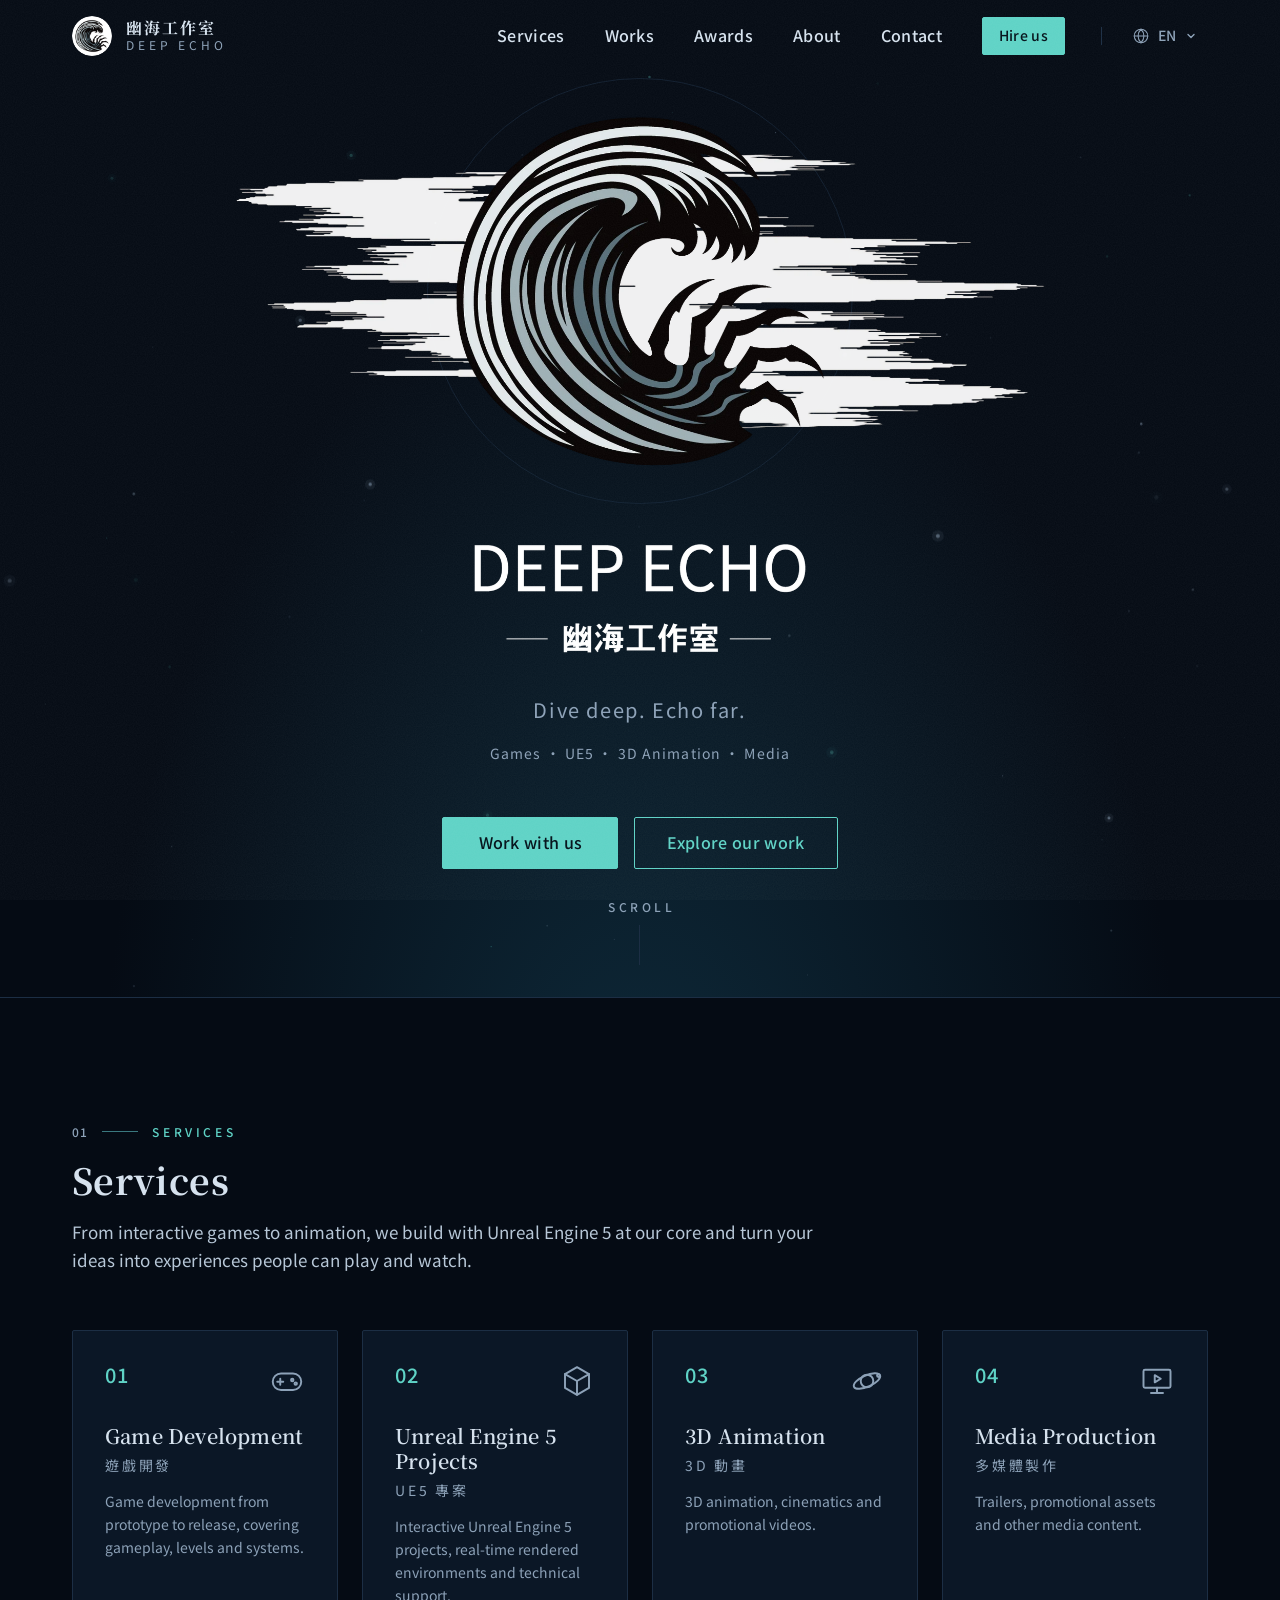
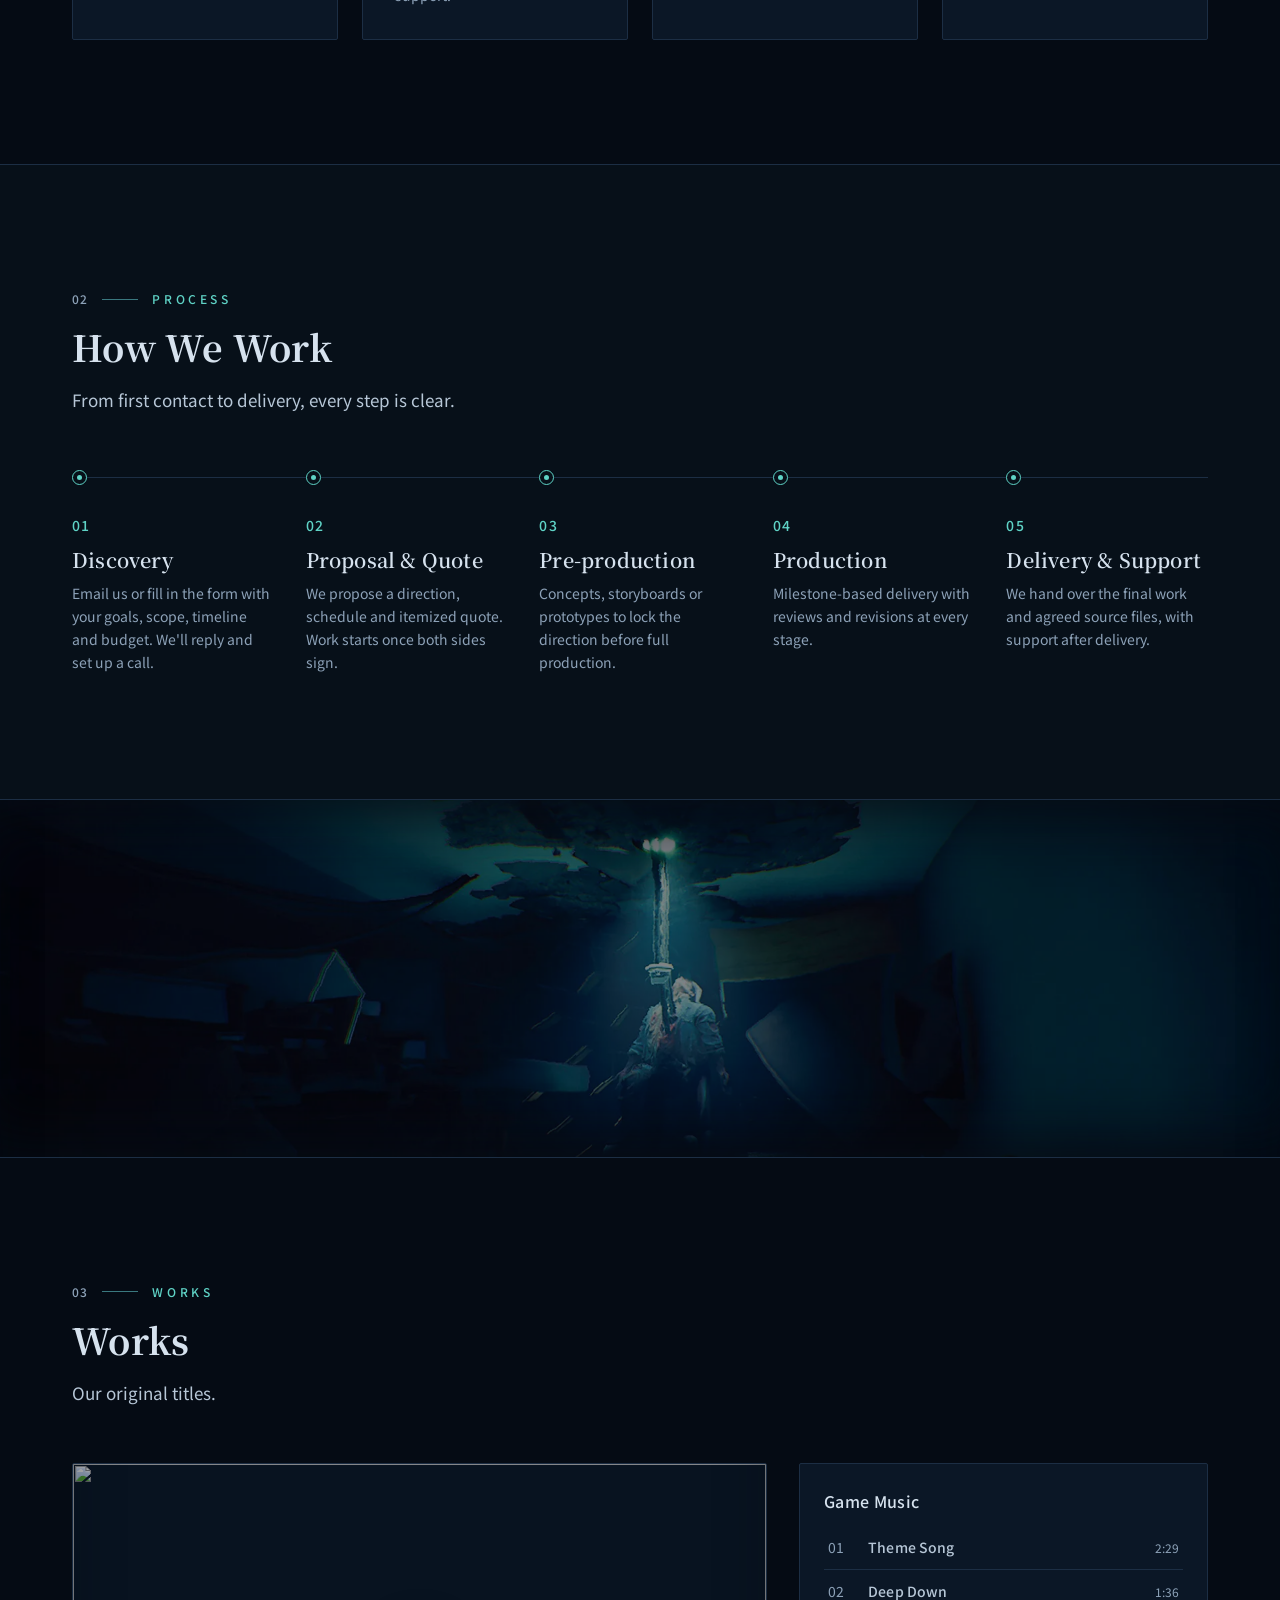
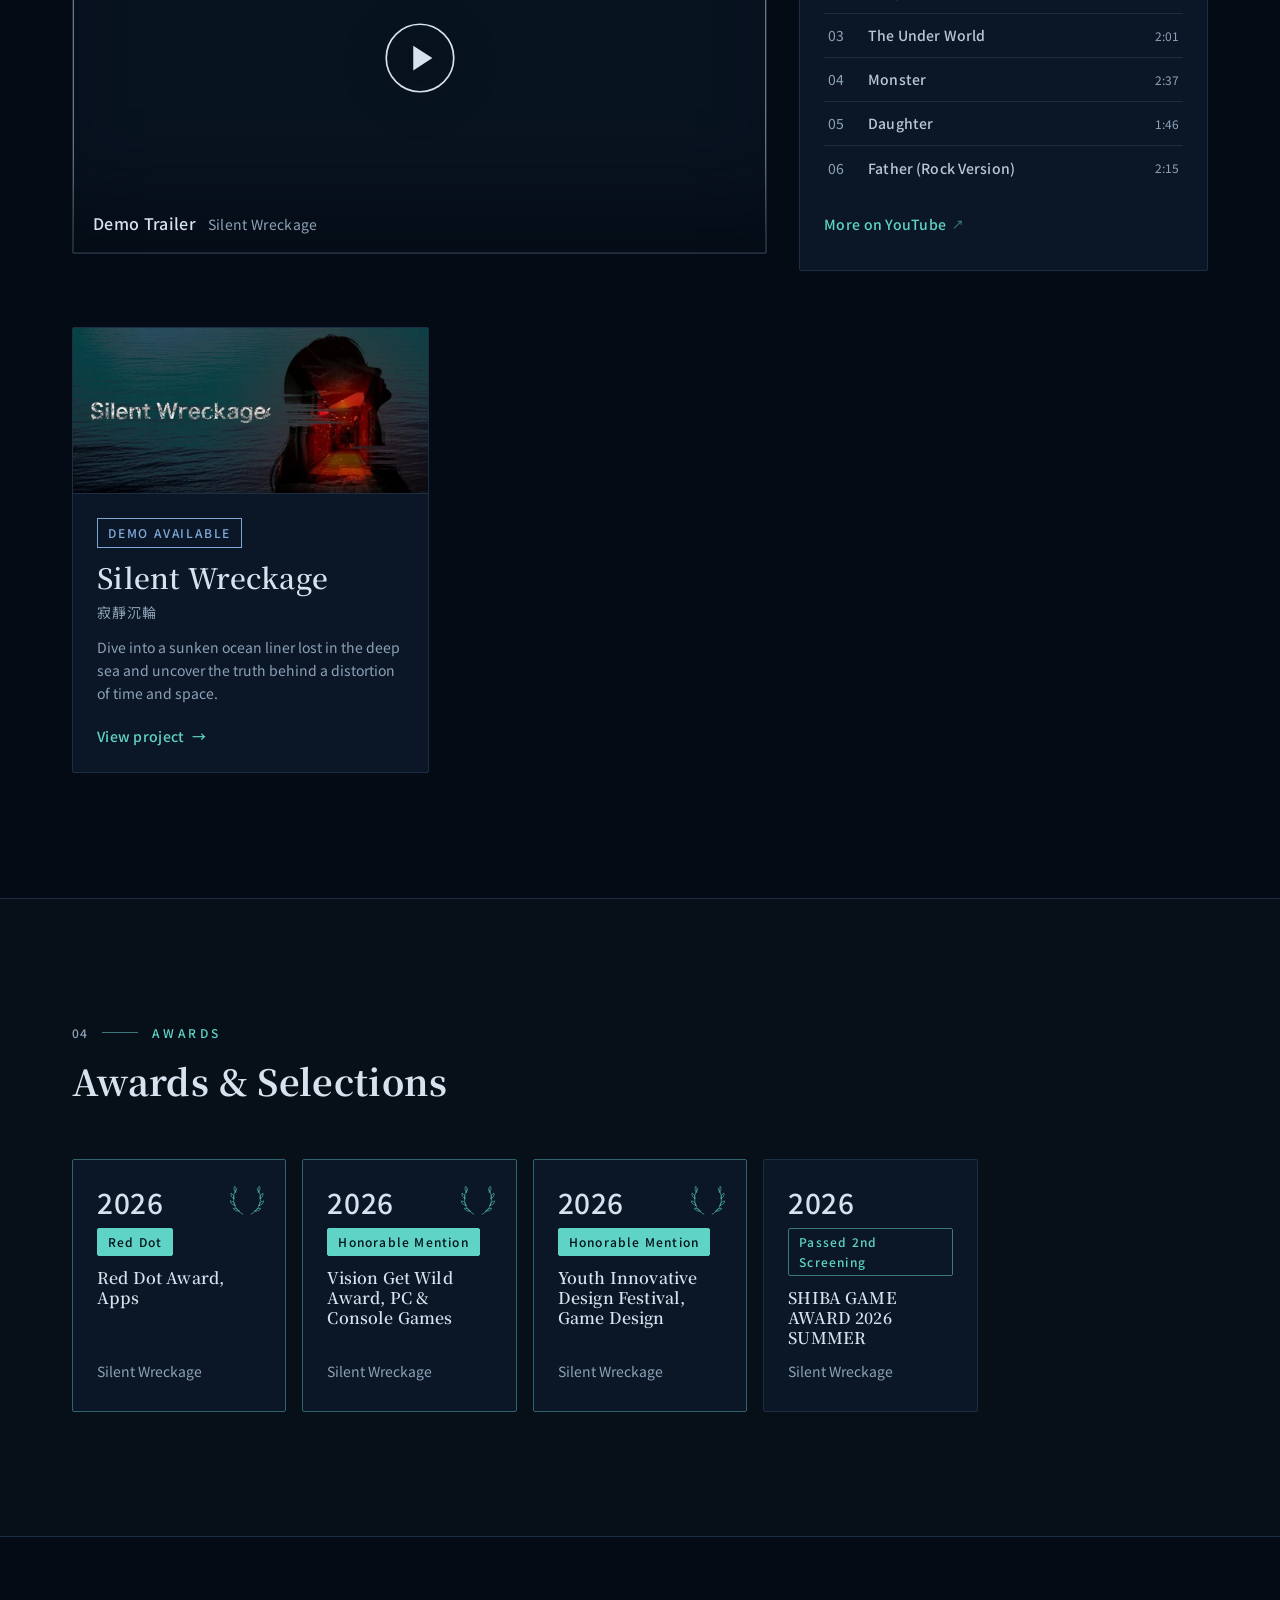
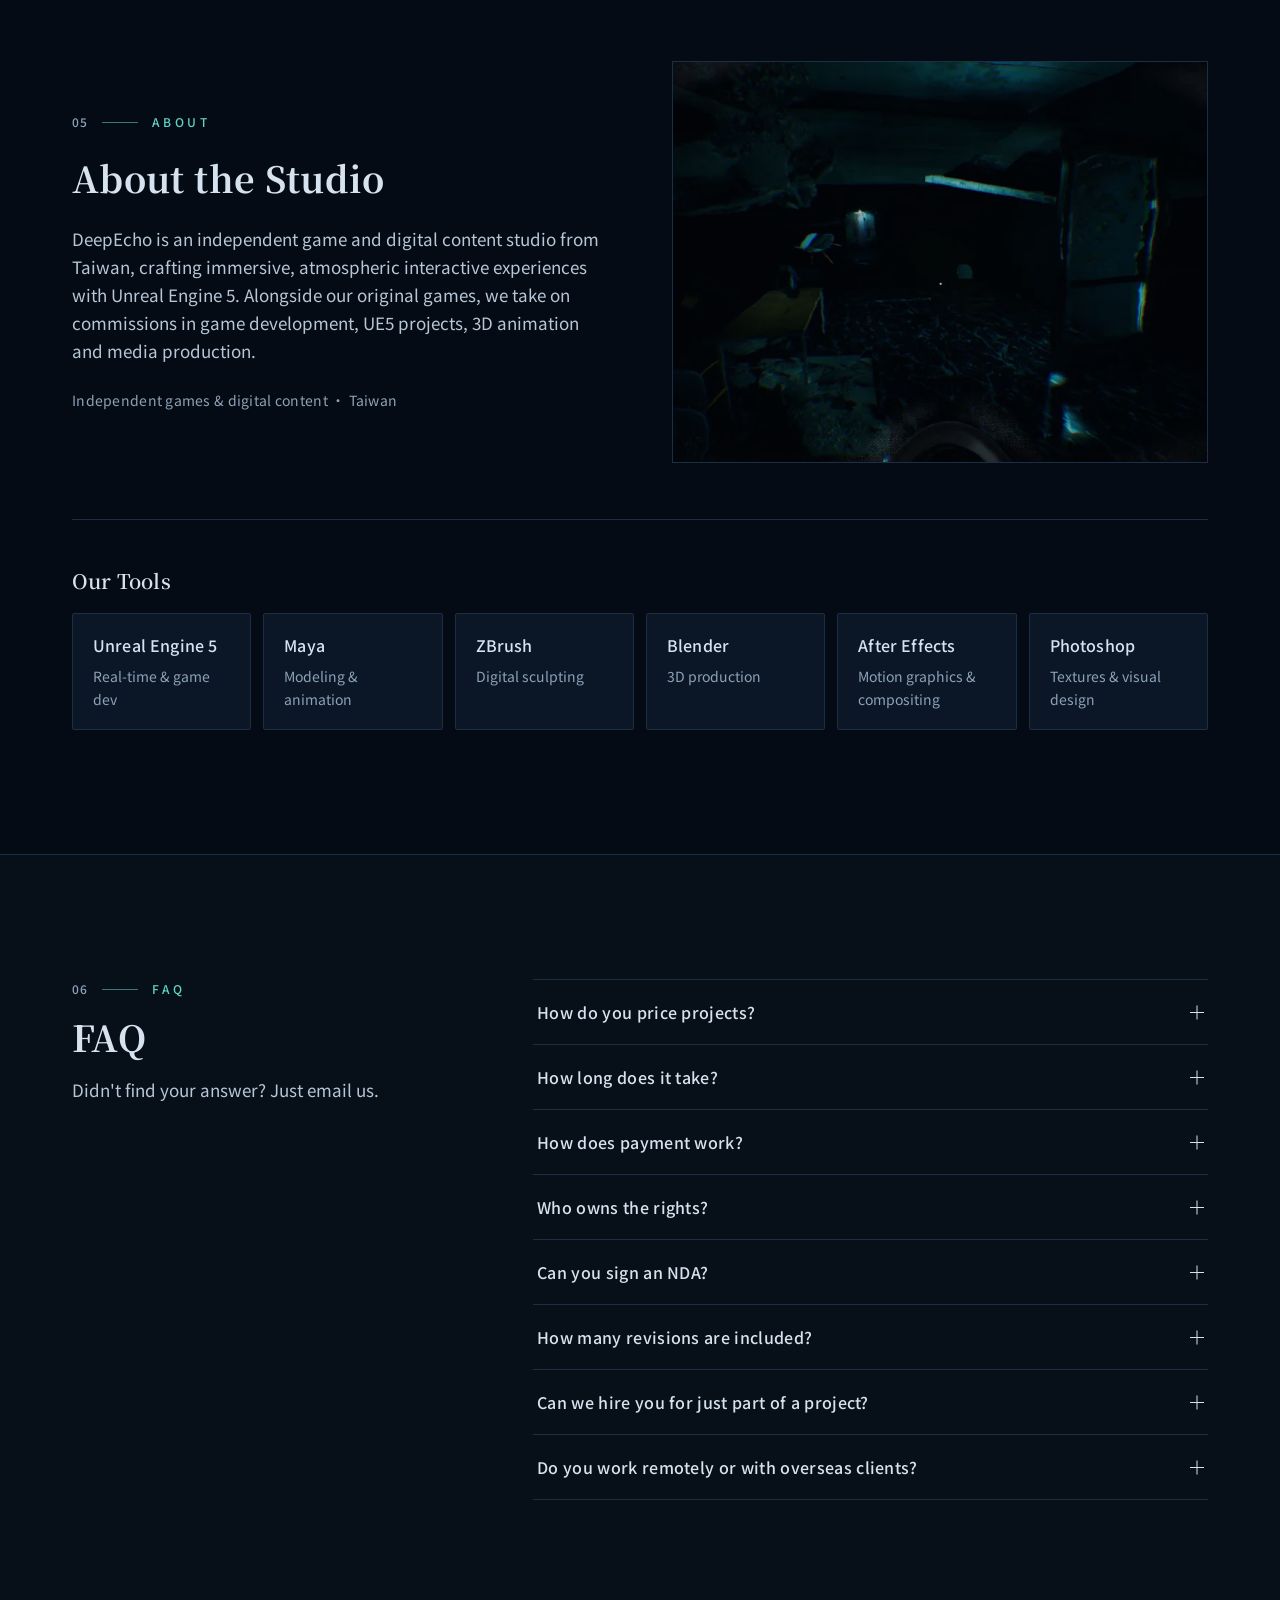
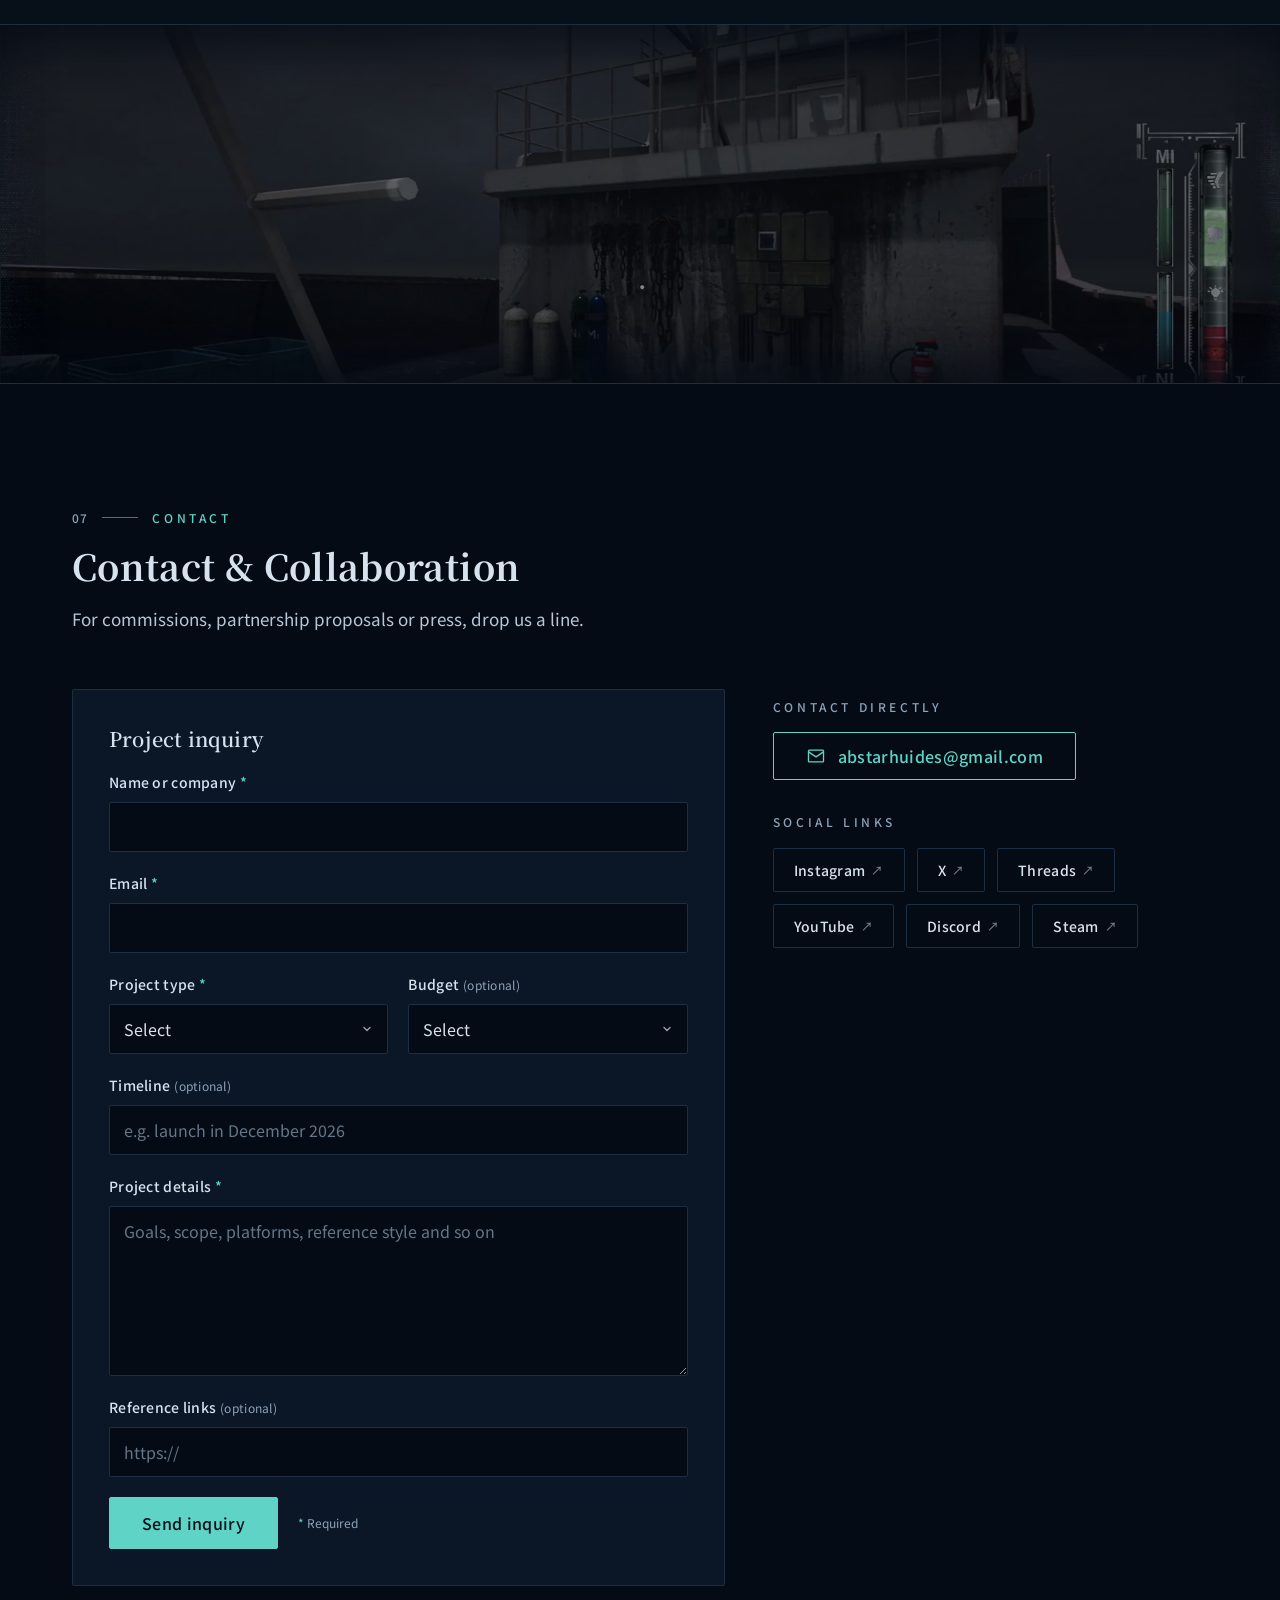
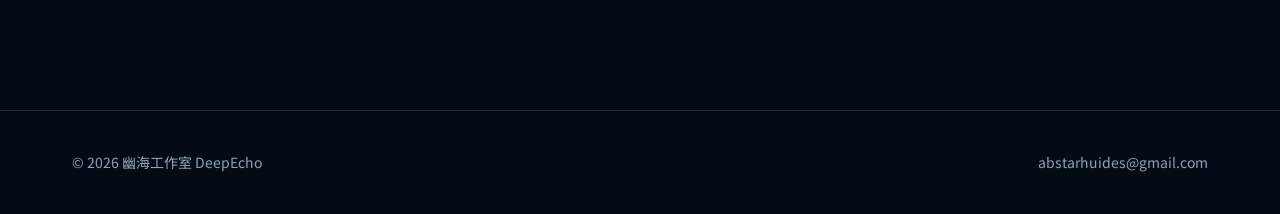
==== commit c7f8bdda: "委託表單接上 Formspree Co-Authored-By: Claude Opus 5.5 <noreply@anthropic.com>" ====
--- a/en/index.html
+++ b/en/index.html
@@ -22,14 +22,14 @@
   <link rel="alternate" hreflang="zh-Hant" href="https://abdeepecho.github.io/">
   <link rel="alternate" hreflang="en" href="https://abdeepecho.github.io/en/">
   <link rel="alternate" hreflang="x-default" href="https://abdeepecho.github.io/">
-  <script src="../js/lang-redirect.js?v=6"></script>
+  <script src="../js/lang-redirect.js?v=7"></script>
   <link rel="icon" type="image/x-icon" href="../assets/favicon.ico">
   <link rel="icon" type="image/png" sizes="512x512" href="../assets/brand/icon-512.png">
   <link rel="apple-touch-icon" href="../assets/brand/apple-touch-icon.png">
   <link rel="preconnect" href="https://fonts.googleapis.com">
   <link rel="preconnect" href="https://fonts.gstatic.com" crossorigin>
   <link href="https://fonts.googleapis.com/css2?family=Noto+Sans+TC:wght@400;500;700&amp;family=Noto+Serif+TC:wght@600;700&amp;display=swap" rel="stylesheet">
-  <link href="../css/styles.css?v=6" rel="stylesheet">
+  <link href="../css/styles.css?v=7" rel="stylesheet">
   <script>document.documentElement.classList.add('js');</script>
 </head>
 <body class="page-home">
@@ -477,7 +477,7 @@
     </div>
   </footer>
 
-  <script src="../js/i18n.js?v=6"></script>
-  <script src="../js/scripts.js?v=6"></script>
+  <script src="../js/i18n.js?v=7"></script>
+  <script src="../js/scripts.js?v=7"></script>
 </body>
 </html>
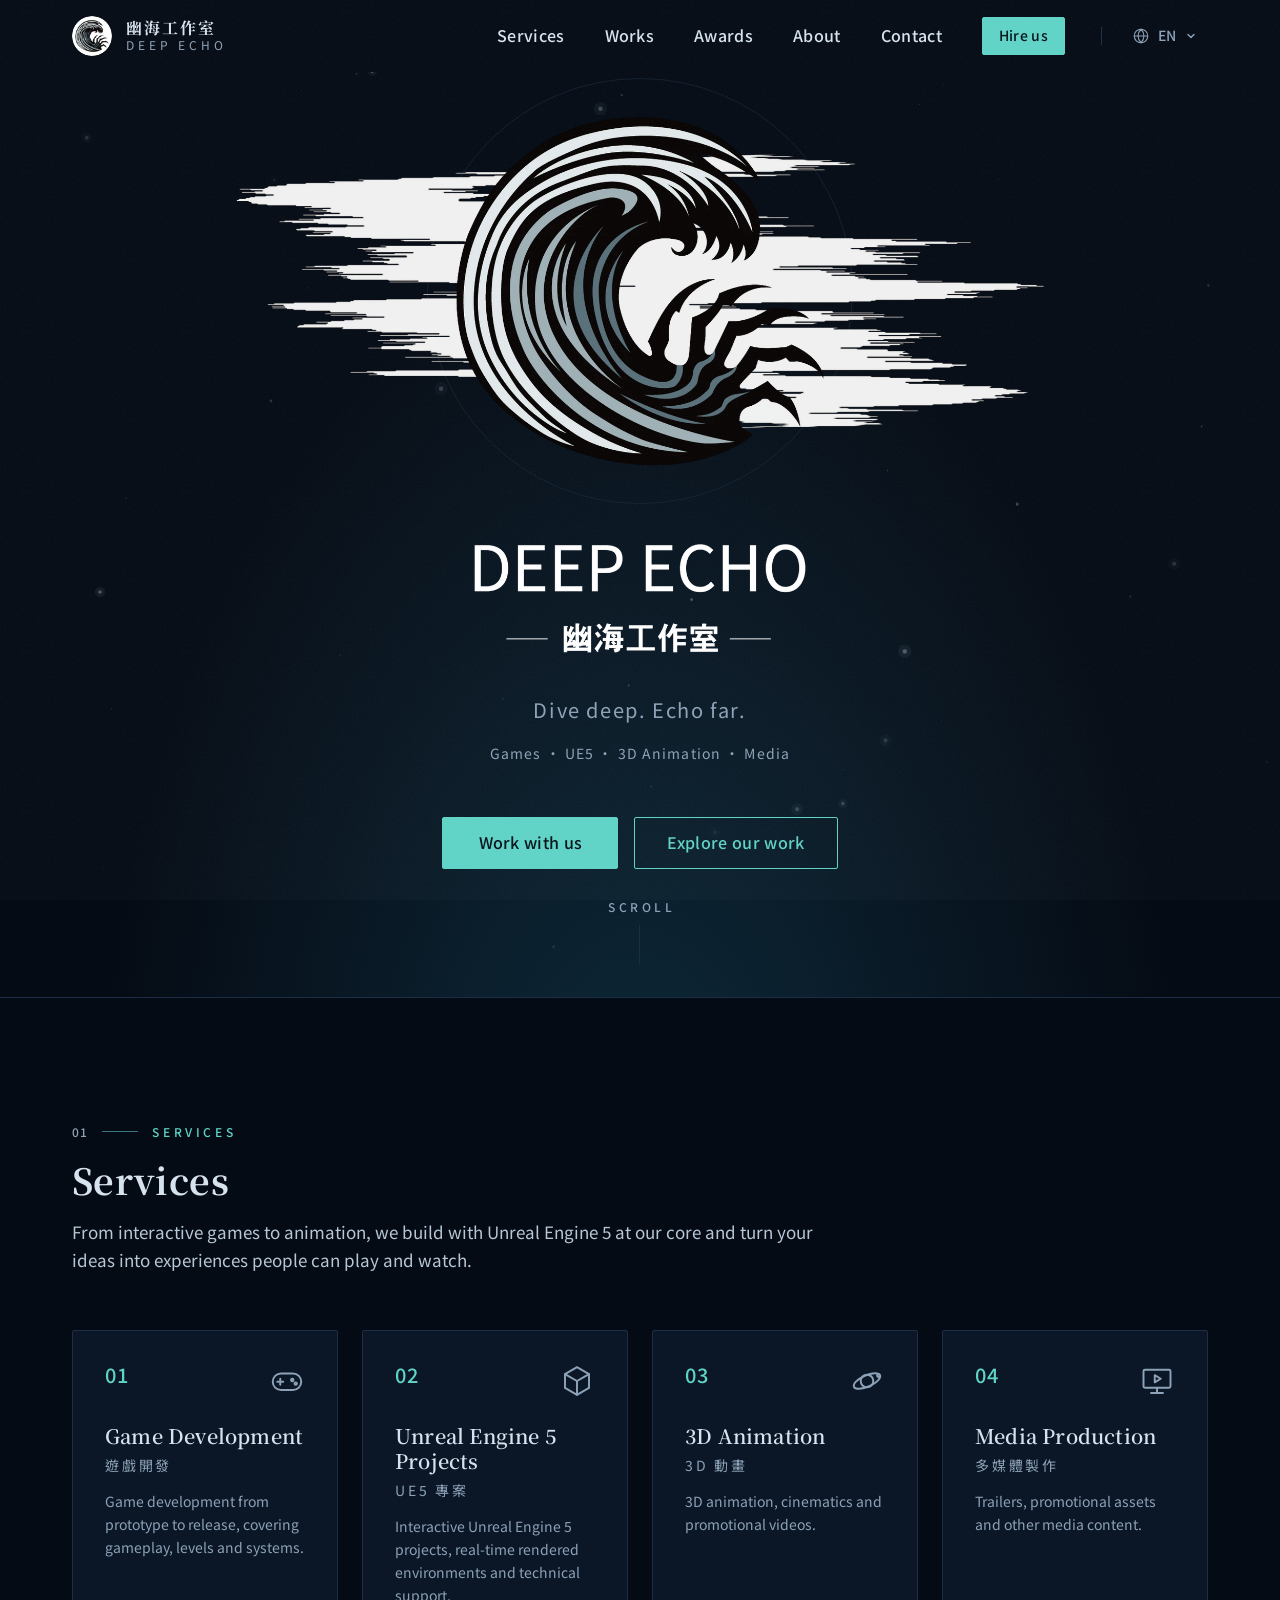
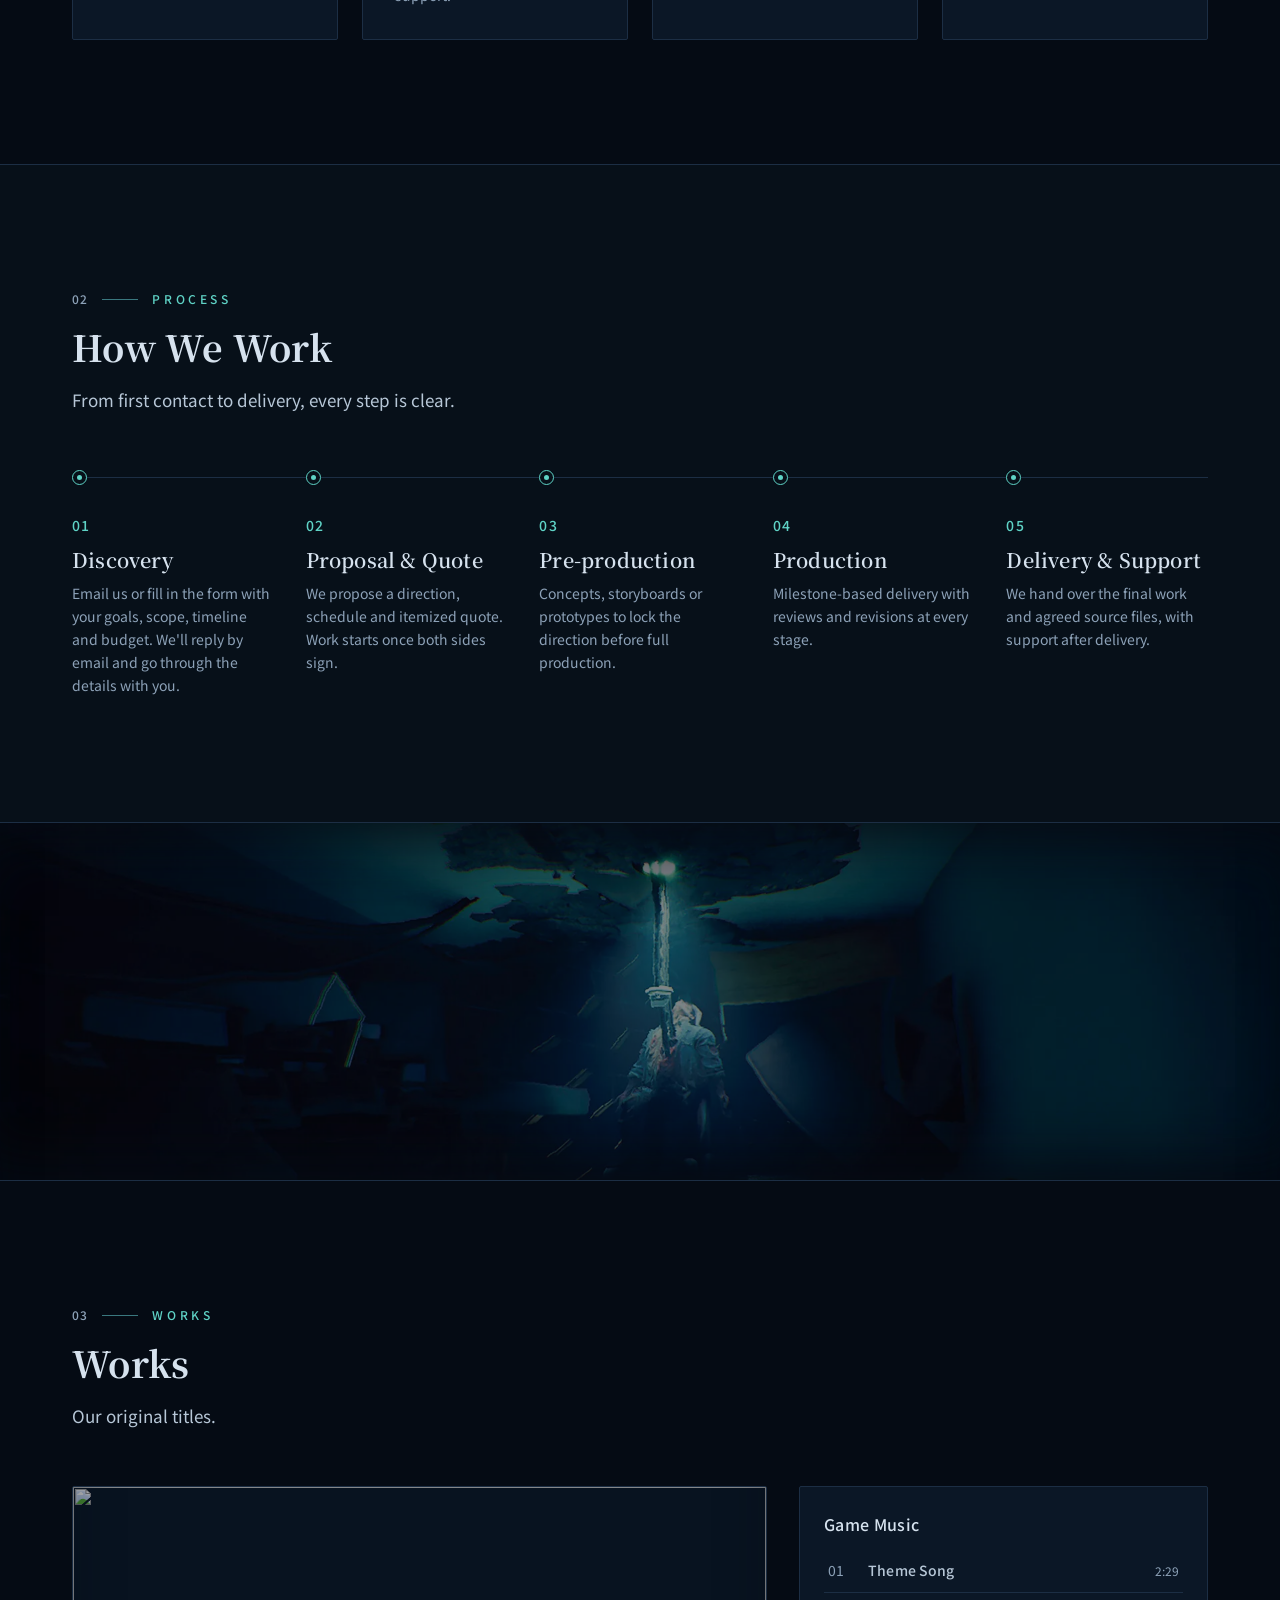
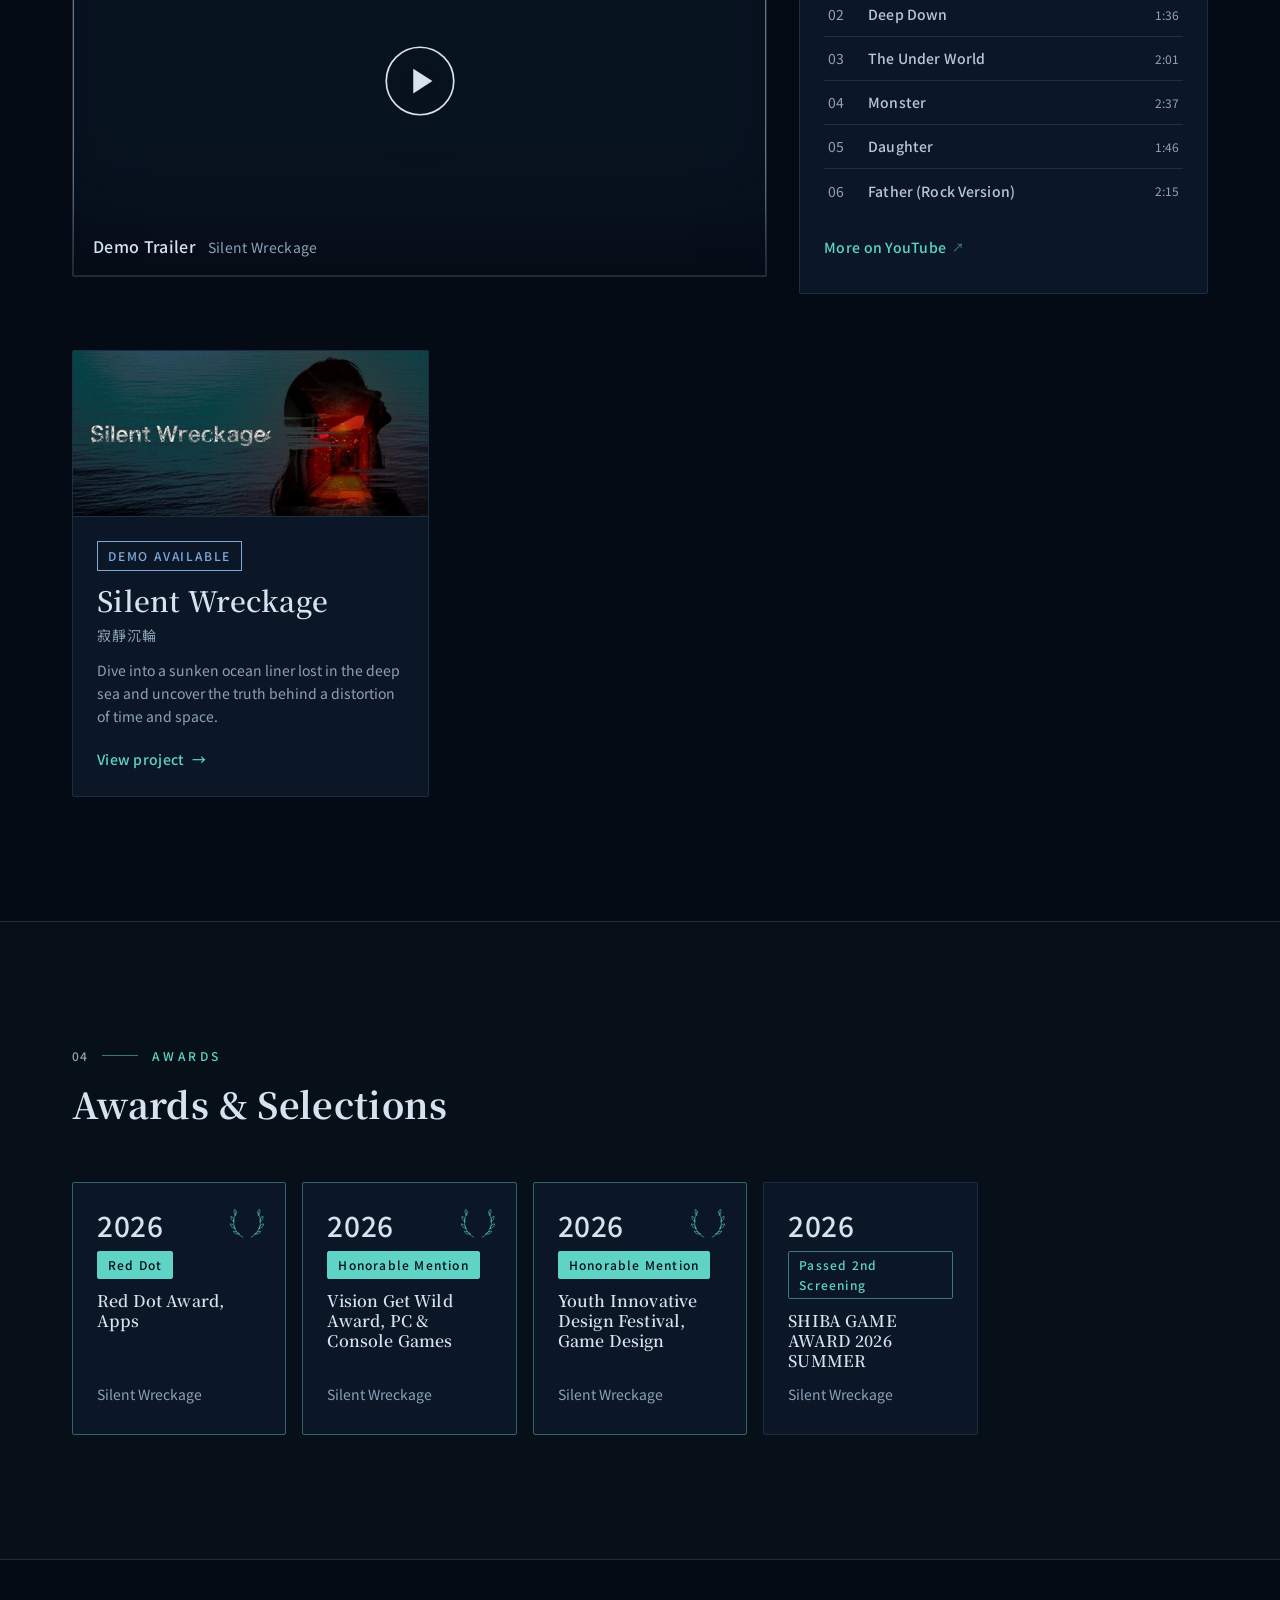
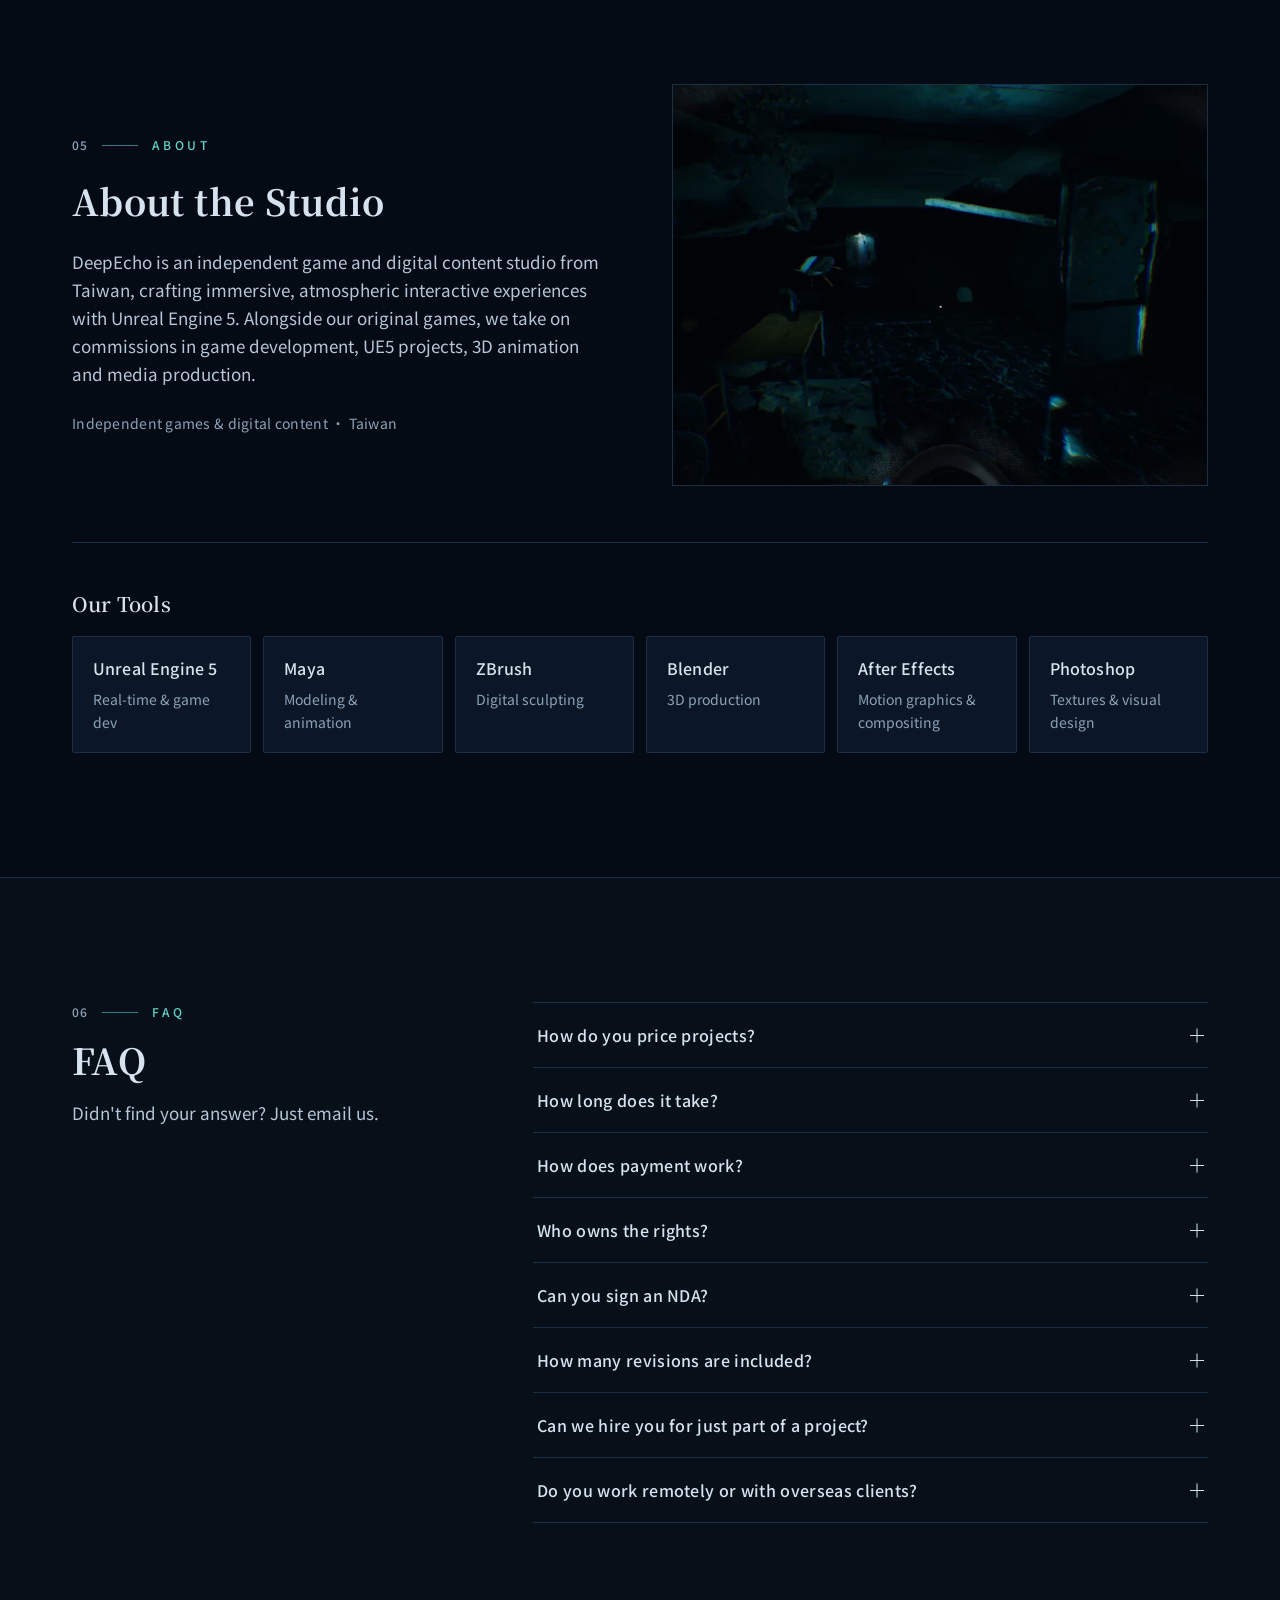
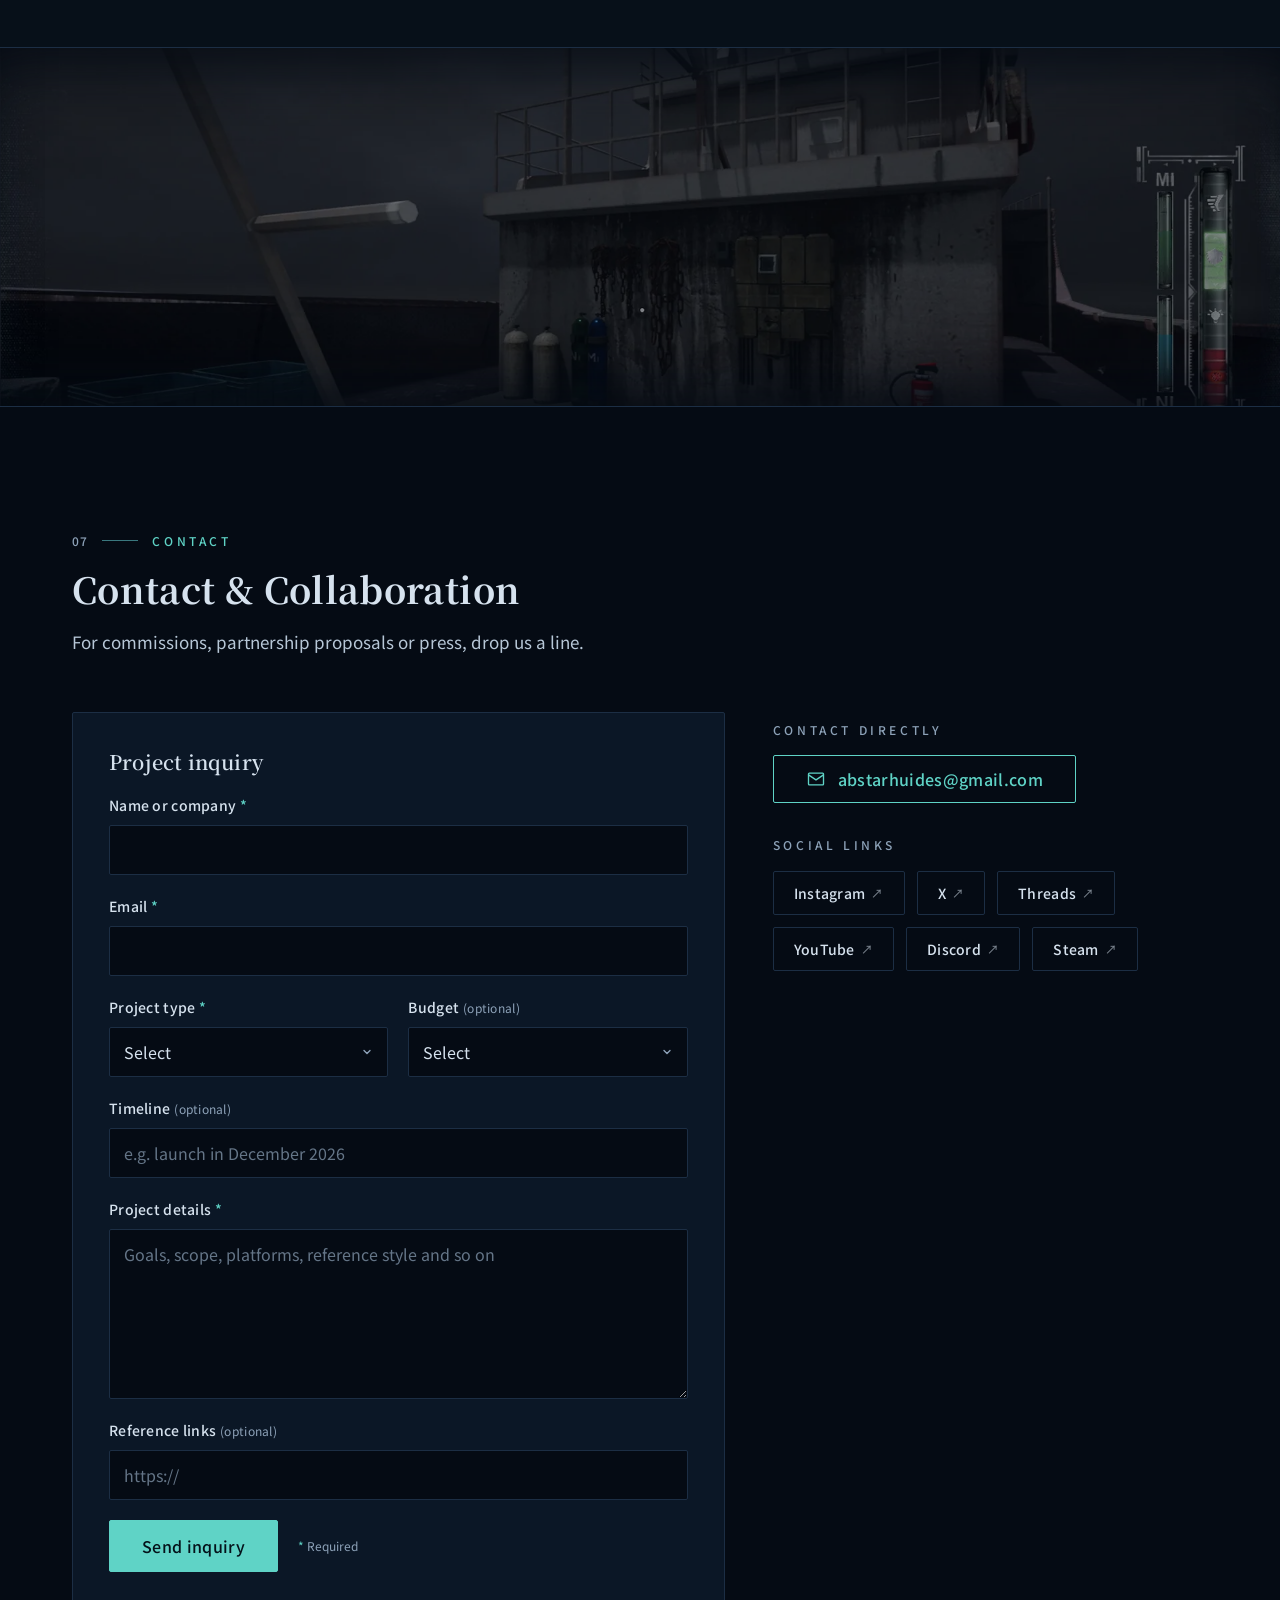
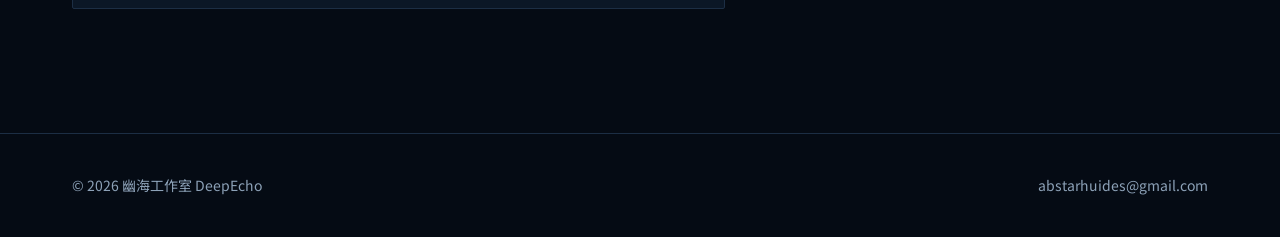
==== commit a4366ff5: "合作流程與常見問題改為 Email 書面溝通 Co-Authored-By: Claude Opus 5.5 <noreply@anthropic.com>" ====
--- a/en/index.html
+++ b/en/index.html
@@ -180,7 +180,7 @@
             <span class="step-node" aria-hidden="true"></span>
             <span class="step-num" aria-hidden="true">01</span>
             <h3 class="step-title" data-i18n="proc.1.title">Discovery</h3>
-            <p class="step-desc" data-i18n="proc.1.desc">Email us or fill in the form with your goals, scope, timeline and budget. We'll reply and set up a call.</p>
+            <p class="step-desc" data-i18n="proc.1.desc">Email us or fill in the form with your goals, scope, timeline and budget. We'll reply by email and go through the details with you.</p>
           </li>
           <li class="step reveal" style="--d: 80ms">
             <span class="step-node" aria-hidden="true"></span>
@@ -356,7 +356,7 @@
             <details class="faq-item"><summary><span data-i18n="faq.5.q">Can you sign an NDA?</span><span class="faq-icon" aria-hidden="true"></span></summary><p data-i18n="faq.5.a">Yes, we can sign one before discussing details.</p></details>
             <details class="faq-item"><summary><span data-i18n="faq.6.q">How many revisions are included?</span><span class="faq-icon" aria-hidden="true"></span></summary><p data-i18n="faq.6.a">The number per stage is set in the contract; changes beyond that are quoted separately.</p></details>
             <details class="faq-item"><summary><span data-i18n="faq.7.q">Can we hire you for just part of a project?</span><span class="faq-icon" aria-hidden="true"></span></summary><p data-i18n="faq.7.a">Yes, for example only 3D models, animation or UE5 technical support.</p></details>
-            <details class="faq-item"><summary><span data-i18n="faq.8.q">Do you work remotely or with overseas clients?</span><span class="faq-icon" aria-hidden="true"></span></summary><p data-i18n="faq.8.a">Yes, we collaborate remotely in Chinese or English.</p></details>
+            <details class="faq-item"><summary><span data-i18n="faq.8.q">Do you work remotely or with overseas clients?</span><span class="faq-icon" aria-hidden="true"></span></summary><p data-i18n="faq.8.a">Yes. We work mainly by email, in Chinese or English, so every request and decision is kept in writing.</p></details>
           </div>
         </div>
       </div>
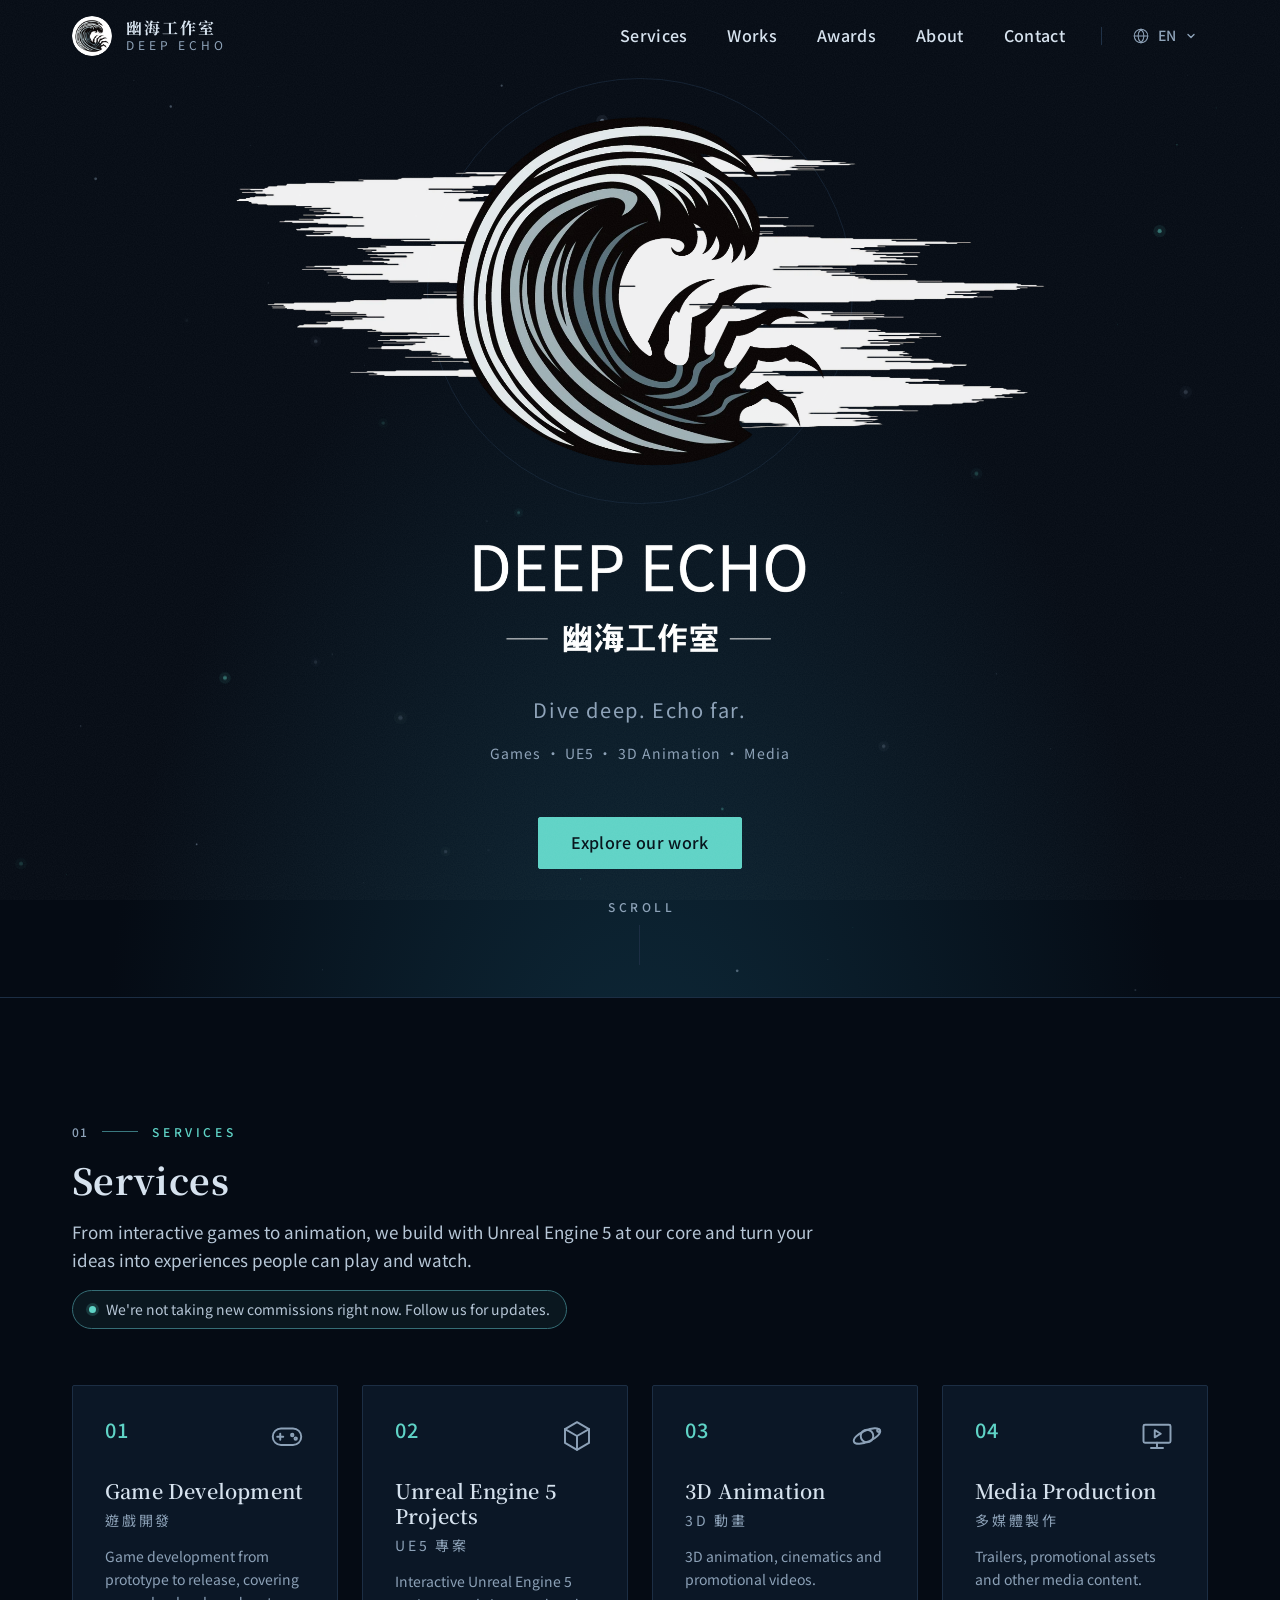
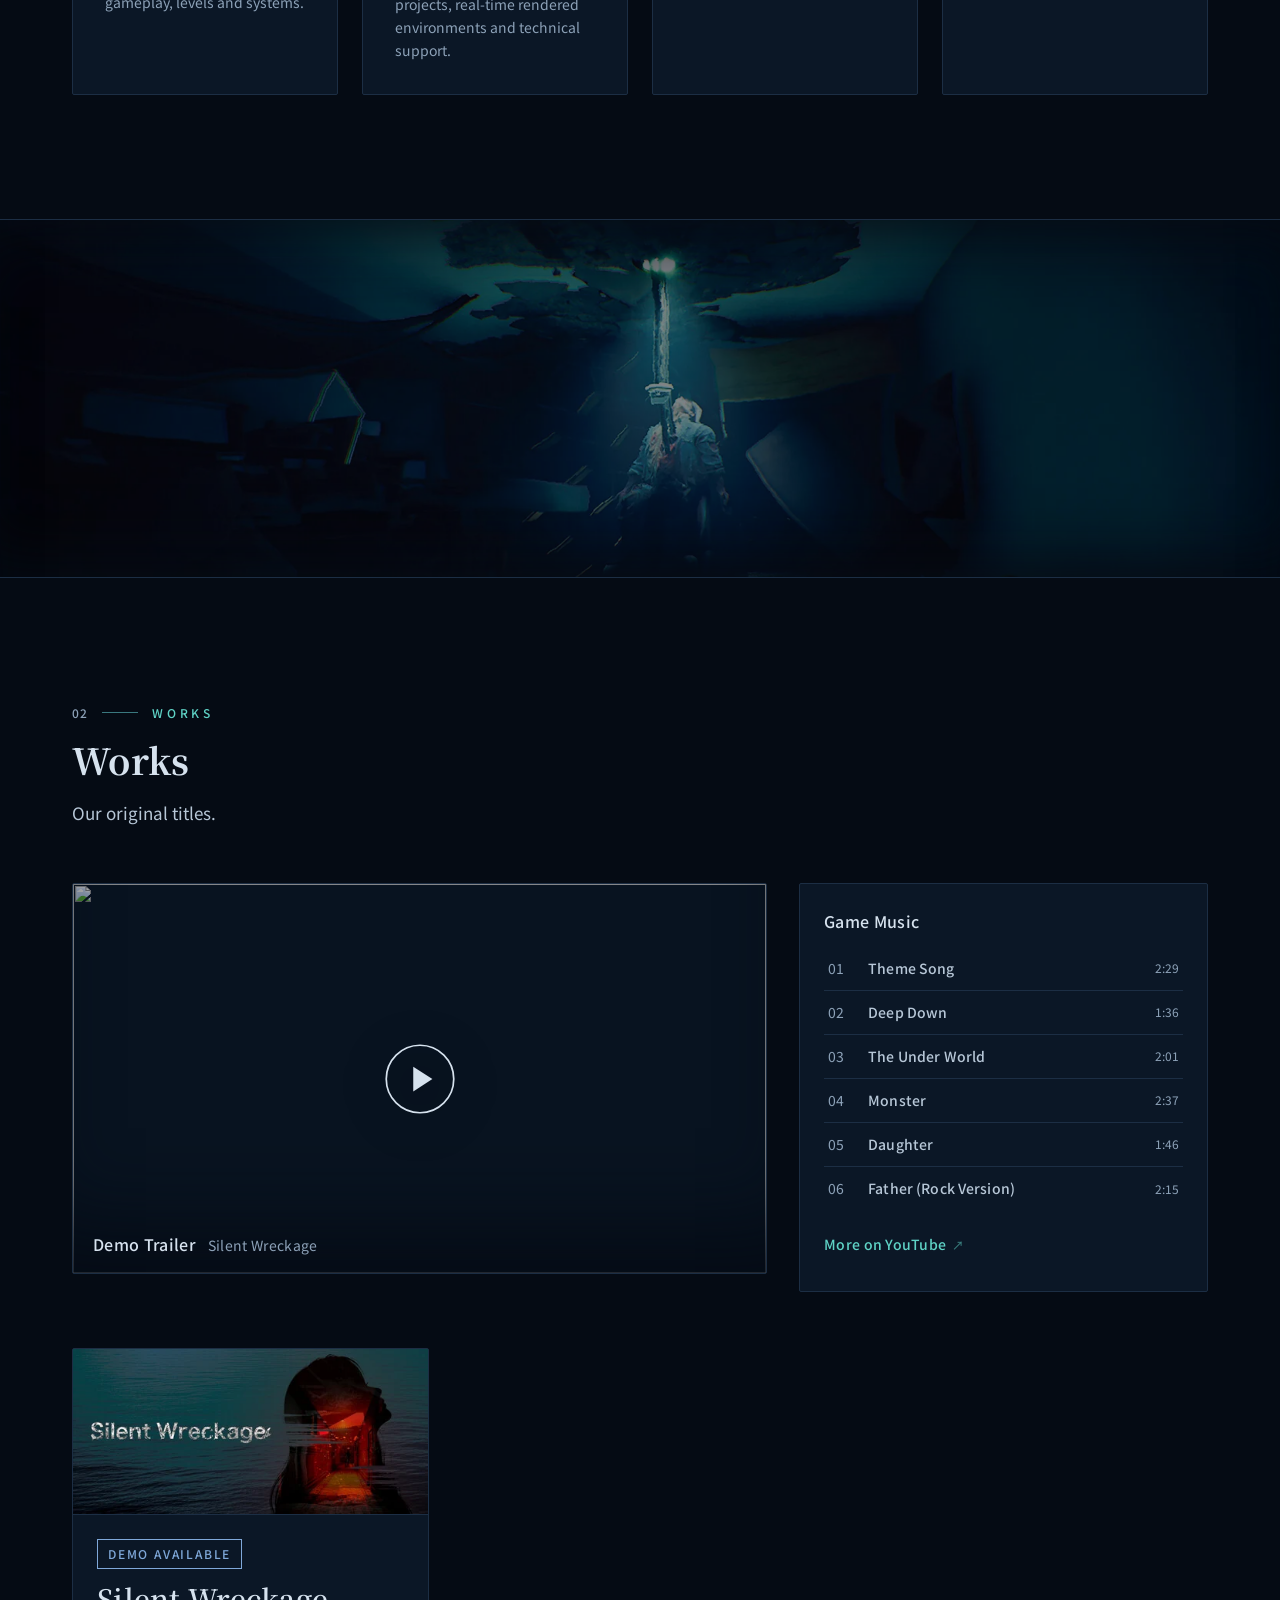
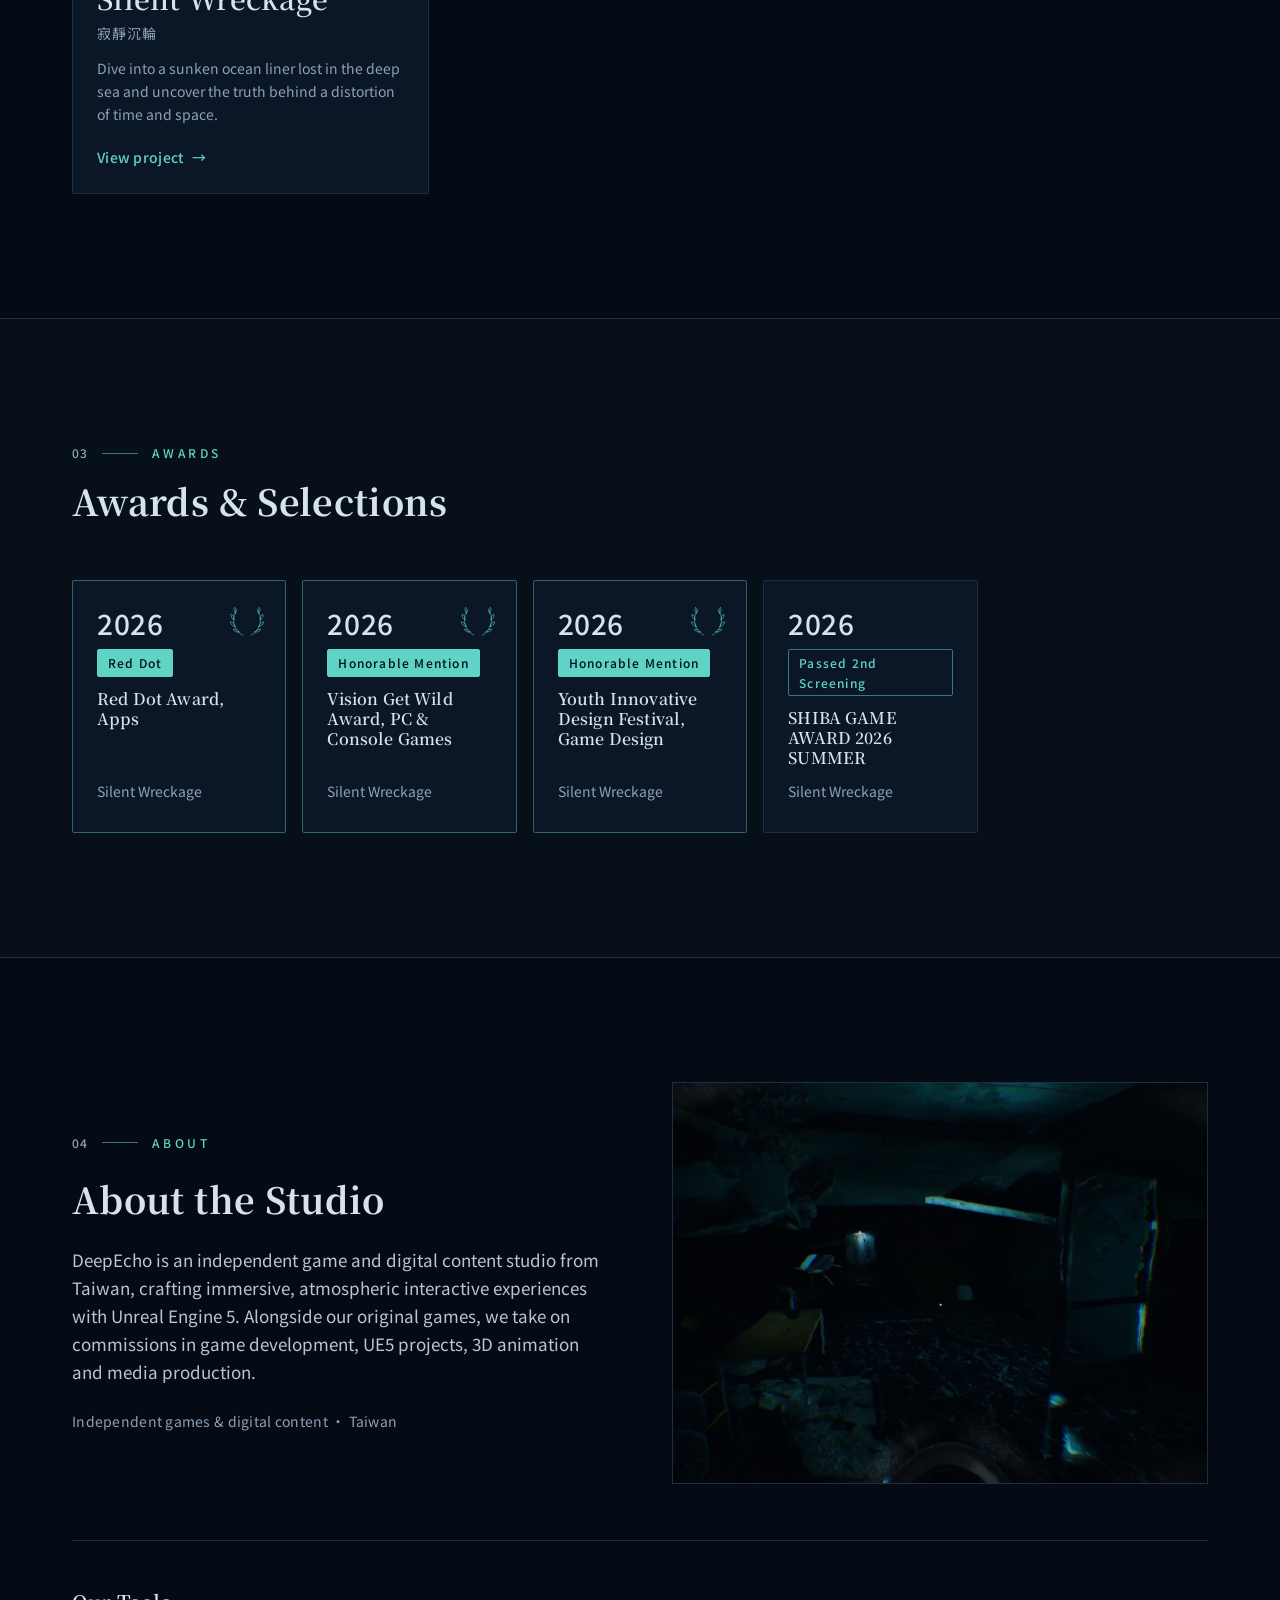
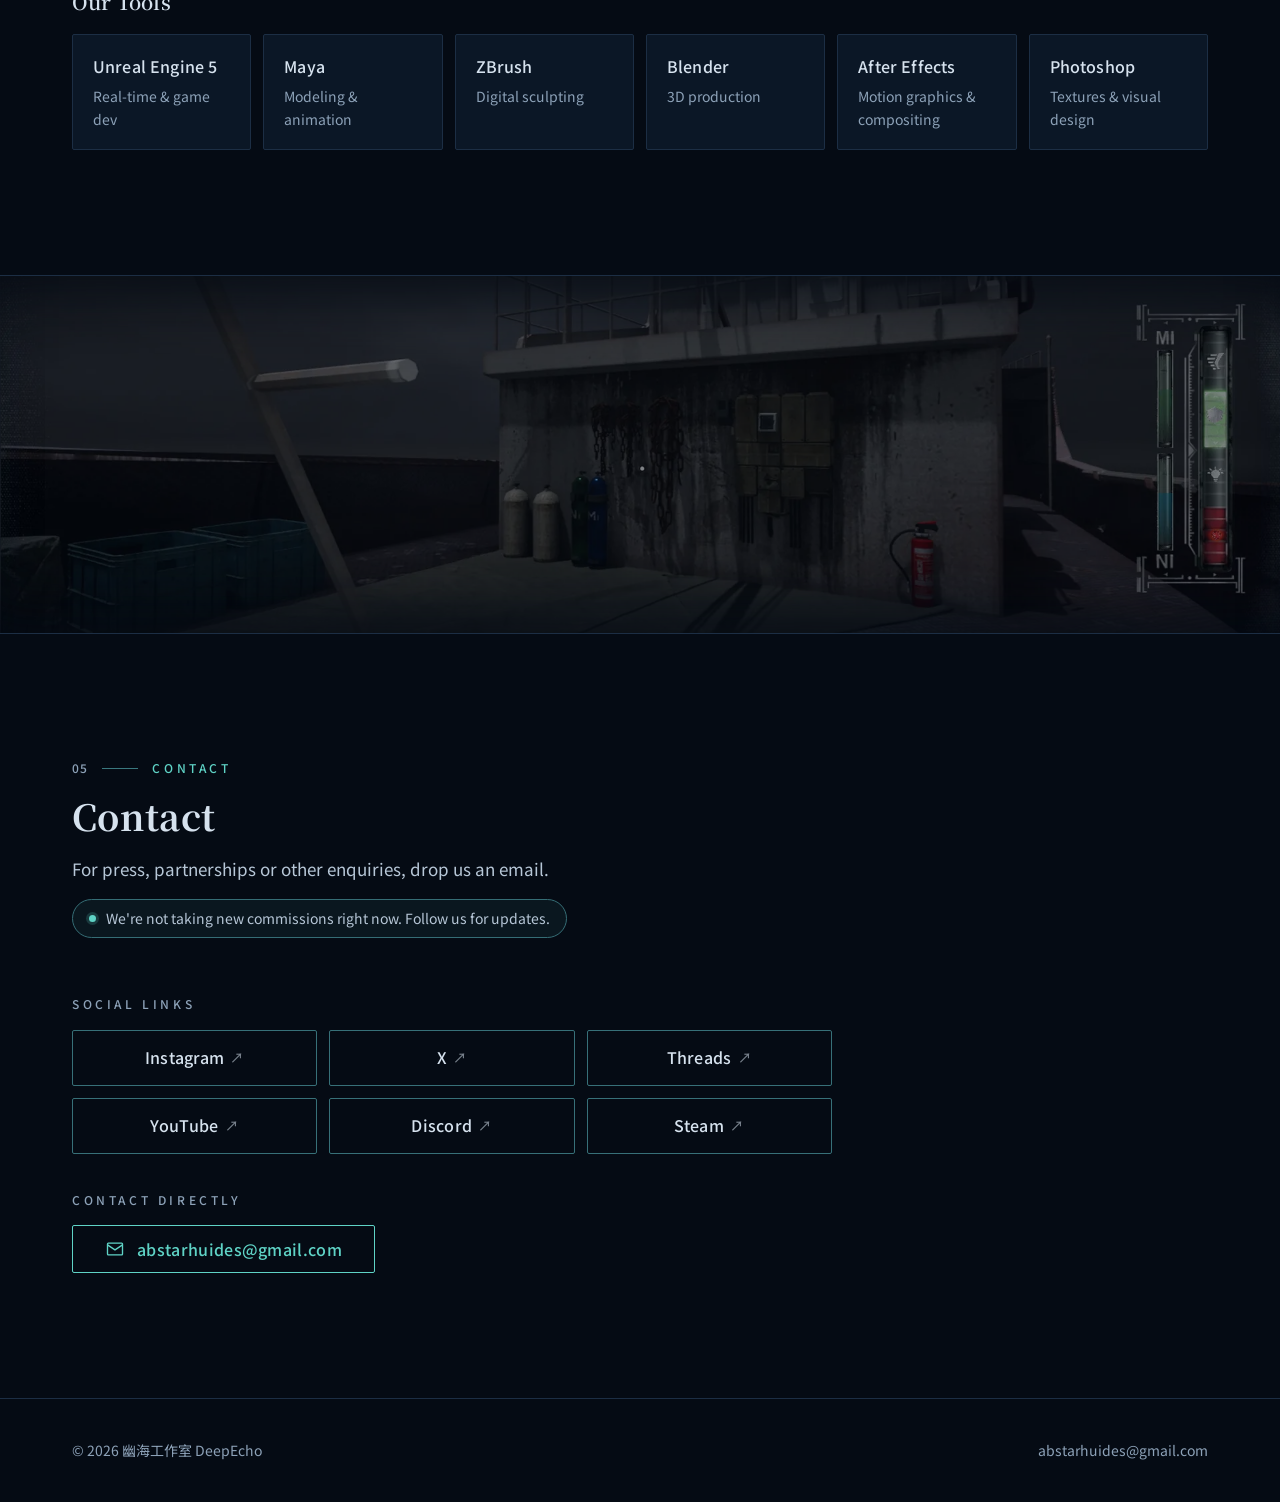
==== commit e9b3673b: "暫停接案：以 body class commissions-paused 切換 - 隱藏委託按鈕、委託表單、合作流程與常見問題 - 服務與聯絡區顯示暫停接案說明，社群連結改為主要行動 - 區塊編號改用" ====
--- a/en/index.html
+++ b/en/index.html
@@ -22,17 +22,18 @@
   <link rel="alternate" hreflang="zh-Hant" href="https://abdeepecho.github.io/">
   <link rel="alternate" hreflang="en" href="https://abdeepecho.github.io/en/">
   <link rel="alternate" hreflang="x-default" href="https://abdeepecho.github.io/">
-  <script src="../js/lang-redirect.js?v=7"></script>
+  <script src="../js/lang-redirect.js?v=8"></script>
   <link rel="icon" type="image/x-icon" href="../assets/favicon.ico">
   <link rel="icon" type="image/png" sizes="512x512" href="../assets/brand/icon-512.png">
   <link rel="apple-touch-icon" href="../assets/brand/apple-touch-icon.png">
   <link rel="preconnect" href="https://fonts.googleapis.com">
   <link rel="preconnect" href="https://fonts.gstatic.com" crossorigin>
   <link href="https://fonts.googleapis.com/css2?family=Noto+Sans+TC:wght@400;500;700&amp;family=Noto+Serif+TC:wght@600;700&amp;display=swap" rel="stylesheet">
-  <link href="../css/styles.css?v=7" rel="stylesheet">
+  <link href="../css/styles.css?v=8" rel="stylesheet">
   <script>document.documentElement.classList.add('js');</script>
 </head>
-<body class="page-home">
+<!-- 接案狀態：class「commissions-paused」= 暫停接案。重新開放：從 index.html 與 silent-wreckage.html 的 <body> 移除它，執行 python tools/build_en.py，再推送 -->
+<body class="page-home commissions-paused">
   <a class="skip-link" href="#main" data-i18n="skip">Skip to main content</a>
 
   <header class="site-header">
@@ -53,14 +54,14 @@
 
       <!-- 桌機只顯示主要 5 項（nav-extra 只出現在手機選單）；最後一項是「委託我們」按鈕 -->
       <ul class="nav-links" id="site-menu">
-        <li><a href="#services"><span class="nav-num" aria-hidden="true">01</span><span data-i18n="nav.services">Services</span><span class="nav-en" aria-hidden="true">SERVICES</span></a></li>
-        <li class="nav-extra"><a href="#process"><span class="nav-num" aria-hidden="true">02</span><span data-i18n="nav.process">Process</span><span class="nav-en" aria-hidden="true">PROCESS</span></a></li>
-        <li><a href="#works"><span class="nav-num" aria-hidden="true">03</span><span data-i18n="nav.works">Works</span><span class="nav-en" aria-hidden="true">WORKS</span></a></li>
-        <li><a href="#awards"><span class="nav-num" aria-hidden="true">04</span><span data-i18n="nav.awards">Awards</span><span class="nav-en" aria-hidden="true">AWARDS</span></a></li>
-        <li><a href="#about"><span class="nav-num" aria-hidden="true">05</span><span data-i18n="nav.about">About</span><span class="nav-en" aria-hidden="true">ABOUT</span></a></li>
-        <li class="nav-extra"><a href="#faq"><span class="nav-num" aria-hidden="true">06</span><span data-i18n="nav.faq">FAQ</span><span class="nav-en" aria-hidden="true">FAQ</span></a></li>
-        <li><a href="#contact"><span class="nav-num" aria-hidden="true">07</span><span data-i18n="nav.contact">Contact</span><span class="nav-en" aria-hidden="true">CONTACT</span></a></li>
-        <li class="nav-cta"><a class="btn btn--solid btn--sm" href="#contact" data-nav-cta data-i18n="nav.hire">Hire us</a></li>
+        <li><a href="#services"><span class="nav-num" aria-hidden="true"></span><span data-i18n="nav.services">Services</span><span class="nav-en" aria-hidden="true">SERVICES</span></a></li>
+        <li class="nav-extra" data-when="open"><a href="#process"><span class="nav-num" aria-hidden="true"></span><span data-i18n="nav.process">Process</span><span class="nav-en" aria-hidden="true">PROCESS</span></a></li>
+        <li><a href="#works"><span class="nav-num" aria-hidden="true"></span><span data-i18n="nav.works">Works</span><span class="nav-en" aria-hidden="true">WORKS</span></a></li>
+        <li><a href="#awards"><span class="nav-num" aria-hidden="true"></span><span data-i18n="nav.awards">Awards</span><span class="nav-en" aria-hidden="true">AWARDS</span></a></li>
+        <li><a href="#about"><span class="nav-num" aria-hidden="true"></span><span data-i18n="nav.about">About</span><span class="nav-en" aria-hidden="true">ABOUT</span></a></li>
+        <li class="nav-extra" data-when="open"><a href="#faq"><span class="nav-num" aria-hidden="true"></span><span data-i18n="nav.faq">FAQ</span><span class="nav-en" aria-hidden="true">FAQ</span></a></li>
+        <li><a href="#contact"><span class="nav-num" aria-hidden="true"></span><span data-i18n="nav.contact">Contact</span><span class="nav-en" aria-hidden="true">CONTACT</span></a></li>
+        <li class="nav-cta" data-when="open"><a class="btn btn--solid btn--sm" href="#contact" data-nav-cta data-i18n="nav.hire">Hire us</a></li>
       </ul>
 
       <!-- 語言選單：清單由 js/i18n.js 依字典自動產生，新增語言不需修改 HTML -->
@@ -99,7 +100,7 @@
         <p class="hero-tagline" data-i18n="slogan">Dive deep. Echo far.</p>
         <p class="hero-sub" data-i18n="hero.sub">Games · UE5 · 3D Animation · Media</p>
         <div class="hero-actions">
-          <a class="btn btn--solid" href="#contact" data-i18n="hero.cta.contact">Work with us</a>
+          <a class="btn btn--solid" href="#contact" data-when="open" data-i18n="hero.cta.contact">Work with us</a>
           <a class="btn btn--ghost" href="#works" data-i18n="hero.cta.works">Explore our work</a>
         </div>
       </div>
@@ -114,9 +115,10 @@
     <section id="services" aria-labelledby="services-title">
       <div class="container stack stack--lg">
         <div class="stack stack--sm reveal">
-          <p class="eyebrow" lang="en"><span class="eyebrow-num">01</span><span class="eyebrow-rule" aria-hidden="true"></span>SERVICES</p>
+          <p class="eyebrow" lang="en"><span class="eyebrow-num"></span><span class="eyebrow-rule" aria-hidden="true"></span>SERVICES</p>
           <h2 class="h2" id="services-title" data-i18n="svc.title">Services</h2>
           <p class="lead services-intro" data-i18n="svc.intro">From interactive games to animation, we build with Unreal Engine 5 at our core and turn your ideas into experiences people can play and watch.</p>
+          <p class="status-pill" data-when="paused" role="note"><span class="status-dot" aria-hidden="true"></span><span data-i18n="status.paused">We're not taking new commissions right now. Follow us for updates.</span></p>
         </div>
         <ul class="services plain-list" role="list">
           <li class="reveal">
@@ -168,10 +170,10 @@
     </section>
 
     <!-- 02 Process -->
-    <section class="section section--alt" id="process" aria-labelledby="process-title">
+    <section class="section section--alt" id="process" data-when="open" aria-labelledby="process-title">
       <div class="container stack stack--lg">
         <div class="stack stack--sm reveal">
-          <p class="eyebrow" lang="en"><span class="eyebrow-num">02</span><span class="eyebrow-rule" aria-hidden="true"></span>PROCESS</p>
+          <p class="eyebrow" lang="en"><span class="eyebrow-num"></span><span class="eyebrow-rule" aria-hidden="true"></span>PROCESS</p>
           <h2 class="h2" id="process-title" data-i18n="proc.title">How We Work</h2>
           <p class="lead" data-i18n="proc.intro">From first contact to delivery, every step is clear.</p>
         </div>
@@ -219,7 +221,7 @@
     <section class="section" id="works" aria-labelledby="works-title">
       <div class="container stack stack--lg">
         <div class="stack stack--sm reveal">
-          <p class="eyebrow" lang="en"><span class="eyebrow-num">03</span><span class="eyebrow-rule" aria-hidden="true"></span>WORKS</p>
+          <p class="eyebrow" lang="en"><span class="eyebrow-num"></span><span class="eyebrow-rule" aria-hidden="true"></span>WORKS</p>
           <h2 class="h2" id="works-title" data-i18n="works.title">Works</h2>
           <p class="lead" data-i18n="works.intro">Our original titles.</p>
         </div>
@@ -274,7 +276,7 @@
     <section class="section section--alt" id="awards" aria-labelledby="awards-title">
       <div class="container stack stack--lg">
         <div class="stack stack--sm reveal">
-          <p class="eyebrow" lang="en"><span class="eyebrow-num">04</span><span class="eyebrow-rule" aria-hidden="true"></span>AWARDS</p>
+          <p class="eyebrow" lang="en"><span class="eyebrow-num"></span><span class="eyebrow-rule" aria-hidden="true"></span>AWARDS</p>
           <h2 class="h2" id="awards-title" data-i18n="awards.title">Awards &amp; Selections</h2>
         </div>
         <!-- 獎項：得獎用 award--win，入圍／審查入選用 award--finalist。只放已查證的獎項 -->
@@ -315,7 +317,7 @@
       <div class="container stack stack--lg">
         <div class="split">
           <div class="stack reveal">
-            <p class="eyebrow" lang="en"><span class="eyebrow-num">05</span><span class="eyebrow-rule" aria-hidden="true"></span>ABOUT</p>
+            <p class="eyebrow" lang="en"><span class="eyebrow-num"></span><span class="eyebrow-rule" aria-hidden="true"></span>ABOUT</p>
             <h2 class="h2" id="about-title" data-i18n="about.title">About the Studio</h2>
             <p class="lead" data-i18n="about.body">DeepEcho is an independent game and digital content studio from Taiwan, crafting immersive, atmospheric interactive experiences with Unreal Engine 5. Alongside our original games, we take on commissions in game development, UE5 projects, 3D animation and media production.</p>
             <p class="meta" data-i18n="about.meta">Independent games &amp; digital content  ·  Taiwan</p>
@@ -340,11 +342,11 @@
     </section>
 
     <!-- 06 FAQ -->
-    <section class="section section--alt" id="faq" aria-labelledby="faq-title">
+    <section class="section section--alt" id="faq" data-when="open" aria-labelledby="faq-title">
       <div class="container">
         <div class="faq-layout">
           <div class="stack stack--sm reveal">
-            <p class="eyebrow" lang="en"><span class="eyebrow-num">06</span><span class="eyebrow-rule" aria-hidden="true"></span>FAQ</p>
+            <p class="eyebrow" lang="en"><span class="eyebrow-num"></span><span class="eyebrow-rule" aria-hidden="true"></span>FAQ</p>
             <h2 class="h2" id="faq-title" data-i18n="faq.title">FAQ</h2>
             <p class="lead" data-i18n="faq.intro">Didn't find your answer? Just email us.</p>
           </div>
@@ -371,14 +373,16 @@
     <section class="section" id="contact" aria-labelledby="contact-title">
       <div class="container stack stack--lg">
         <div class="stack stack--sm reveal">
-          <p class="eyebrow" lang="en"><span class="eyebrow-num">07</span><span class="eyebrow-rule" aria-hidden="true"></span>CONTACT</p>
-          <h2 class="h2" id="contact-title" data-i18n="contact.title">Contact &amp; Collaboration</h2>
-          <p class="lead" data-i18n="contact.lead">For commissions, partnership proposals or press, drop us a line.</p>
+          <p class="eyebrow" lang="en"><span class="eyebrow-num"></span><span class="eyebrow-rule" aria-hidden="true"></span>CONTACT</p>
+          <h2 class="h2" id="contact-title"><span data-when="open" data-i18n="contact.title">Contact &amp; Collaboration</span><span data-when="paused" data-i18n="contact.title.paused">Contact</span></h2>
+          <p class="lead" data-when="open" data-i18n="contact.lead">For commissions, partnership proposals or press, drop us a line.</p>
+          <p class="lead" data-when="paused" data-i18n="contact.lead.paused">For press, partnerships or other enquiries, drop us an email.</p>
+          <p class="status-pill" data-when="paused" role="note"><span class="status-dot" aria-hidden="true"></span><span data-i18n="status.paused">We're not taking new commissions right now. Follow us for updates.</span></p>
         </div>
 
         <div class="contact-grid">
           <!-- 委託表單：送出方式由 js/scripts.js 最上方的 FORM_ENDPOINT 決定（空字串 = 開啟郵件程式） -->
-          <form class="inquiry reveal" id="inquiry" novalidate data-i18n-attr="aria-label:form.title" aria-label="Project inquiry">
+          <form class="inquiry reveal" id="inquiry" data-when="open" novalidate data-i18n-attr="aria-label:form.title" aria-label="Project inquiry">
             <h3 class="inquiry-title" data-i18n="form.title">Project inquiry</h3>
 
             <div class="field">
@@ -477,7 +481,7 @@
     </div>
   </footer>
 
-  <script src="../js/i18n.js?v=7"></script>
-  <script src="../js/scripts.js?v=7"></script>
+  <script src="../js/i18n.js?v=8"></script>
+  <script src="../js/scripts.js?v=8"></script>
 </body>
 </html>
--- a/css/styles.css
+++ b/css/styles.css
@@ -1,6 +1,13 @@
 /* ==========================================================================
    幽海工作室 DEEP ECHO
    Shared stylesheet for index.html and silent-wreckage.html (no build step)
+   ========================================================================== 
+   COMMISSIONS SWITCH
+   <body class="... commissions-paused"> = studio is not taking commissions.
+   To reopen commissions: remove the class commissions-paused from <body> in
+   index.html and silent-wreckage.html, run  python tools/build_en.py , push.
+   Elements marked data-when="open" / data-when="paused" show in one state only
+   (see "Commissions switch" near the end of this file).
    ========================================================================== */
 
 /* ---------- Tokens ---------- */
@@ -1905,6 +1912,80 @@
 }
 
 /* ==========================================================================
+   Commissions switch (body.commissions-paused)
+   ========================================================================== */
+body:not(.commissions-paused) [data-when="paused"],
+.commissions-paused [data-when="open"] { display: none !important; }
+
+/* section and menu numbers are counters, so they stay consecutive when
+   sections are hidden (display:none elements do not increment) */
+main { counter-reset: section; }
+main > section[id]:not(.hero) { counter-increment: section; }
+.eyebrow-num::before { content: counter(section, decimal-leading-zero); }
+.nav-links { counter-reset: navnum; }
+.nav-links > li:not(.nav-cta) { counter-increment: navnum; }
+.nav-num::before { content: counter(navnum, decimal-leading-zero); }
+
+/* calm status note */
+.status-pill {
+  align-self: flex-start;
+  display: inline-flex;
+  align-items: center;
+  gap: 10px;
+  max-width: 100%;
+  padding: 8px 16px;
+  border: 1px solid color-mix(in srgb, var(--accent) 38%, var(--line));
+  border-radius: 999px;
+  background: color-mix(in srgb, var(--accent) 6%, transparent);
+  color: var(--body);
+}
+.status-dot {
+  flex: none;
+  width: 7px;
+  height: 7px;
+  border-radius: 50%;
+  background: var(--accent);
+  box-shadow: 0 0 0 3px color-mix(in srgb, var(--accent) 18%, transparent);
+}
+
+/* hero: "Explore our work" becomes the primary call to action */
+.commissions-paused .hero-actions .btn--ghost {
+  background: var(--page-accent);
+  border-color: var(--page-accent);
+  color: var(--on-accent);
+}
+.commissions-paused .hero-actions .btn--ghost:hover {
+  background: var(--page-accent-hi);
+  border-color: var(--page-accent-hi);
+  color: var(--on-accent);
+  box-shadow: 0 0 32px -8px color-mix(in srgb, var(--page-accent) 70%, transparent);
+}
+
+/* contact: no form; socials first and larger, email after */
+.commissions-paused .contact-grid { grid-template-columns: minmax(0, 1fr); }
+.commissions-paused .contact-side { padding-top: 0; }
+.commissions-paused .contact-side .side-label { margin-top: 0; }
+.commissions-paused .contact-side .side-label:nth-of-type(2) { order: -2; }
+.commissions-paused .contact-side .socials { order: -1; }
+.commissions-paused .contact-side .side-label:first-child { margin-top: 20px; }
+.commissions-paused .contact-side .socials {
+  display: grid;
+  grid-template-columns: repeat(3, minmax(0, 1fr));
+  gap: 12px;
+  width: 100%;
+  max-width: 760px;
+  margin-top: 0;
+}
+.commissions-paused .contact-side .socials a {
+  width: 100%;
+  min-height: 56px;
+  border-color: color-mix(in srgb, var(--accent) 40%, var(--line));
+}
+@media (max-width: 900px) {
+  .commissions-paused .contact-side .socials { grid-template-columns: repeat(2, minmax(0, 1fr)); }
+}
+
+/* ==========================================================================
    Typography: the only place fonts are set.
    Two families (Noto Sans TC, Noto Serif TC), one scale (--fs-*), and
    language-specific rhythm via variables.
@@ -2047,6 +2128,10 @@
   .nav-links .nav-cta a { font-size: var(--fs-base); letter-spacing: var(--ls-ui); }
   .faq-item p { font-size: var(--fs-sm); }
 }
+
+/* commissions switch */
+.status-pill { font-size: var(--fs-sm); line-height: 1.5; letter-spacing: var(--ls-body); }
+.commissions-paused .contact-side .socials a { font-size: var(--fs-base); }
 
 /* ---------- Reduced motion ---------- */
 @media (prefers-reduced-motion: reduce) {
